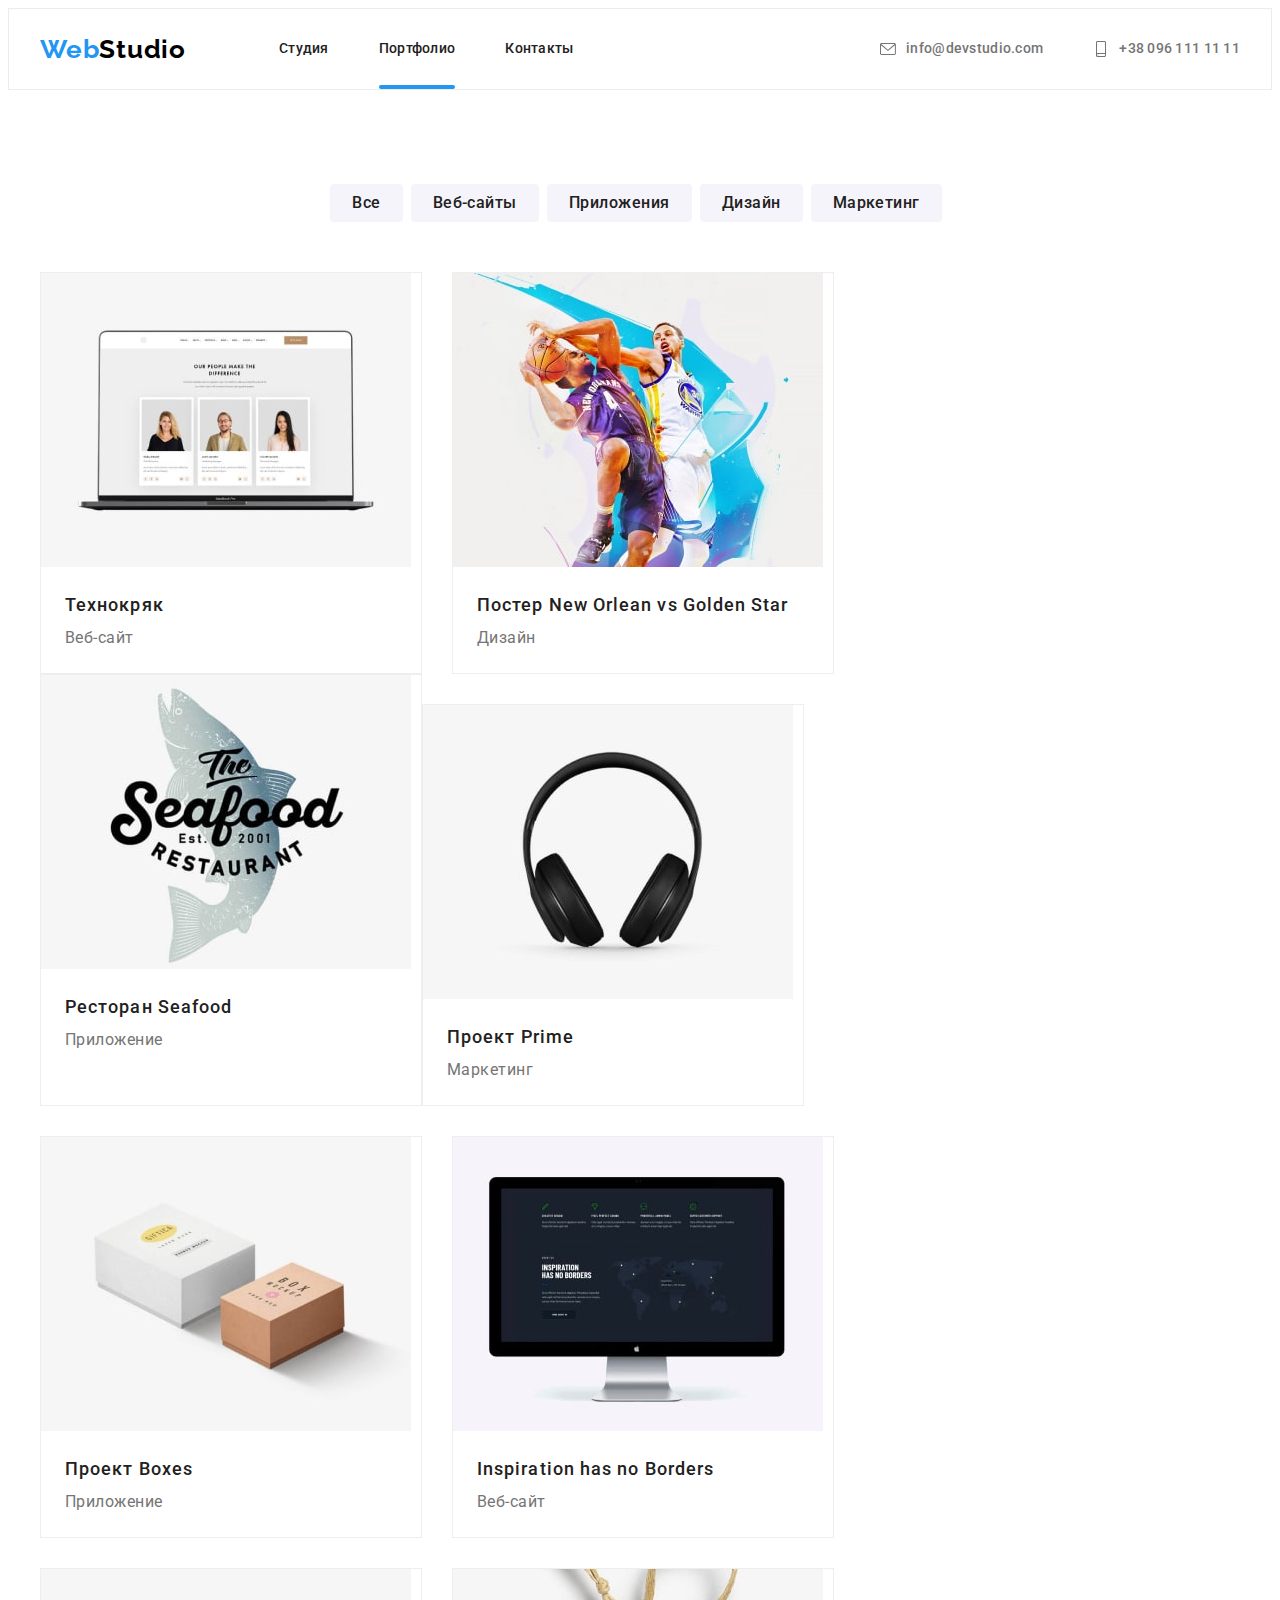
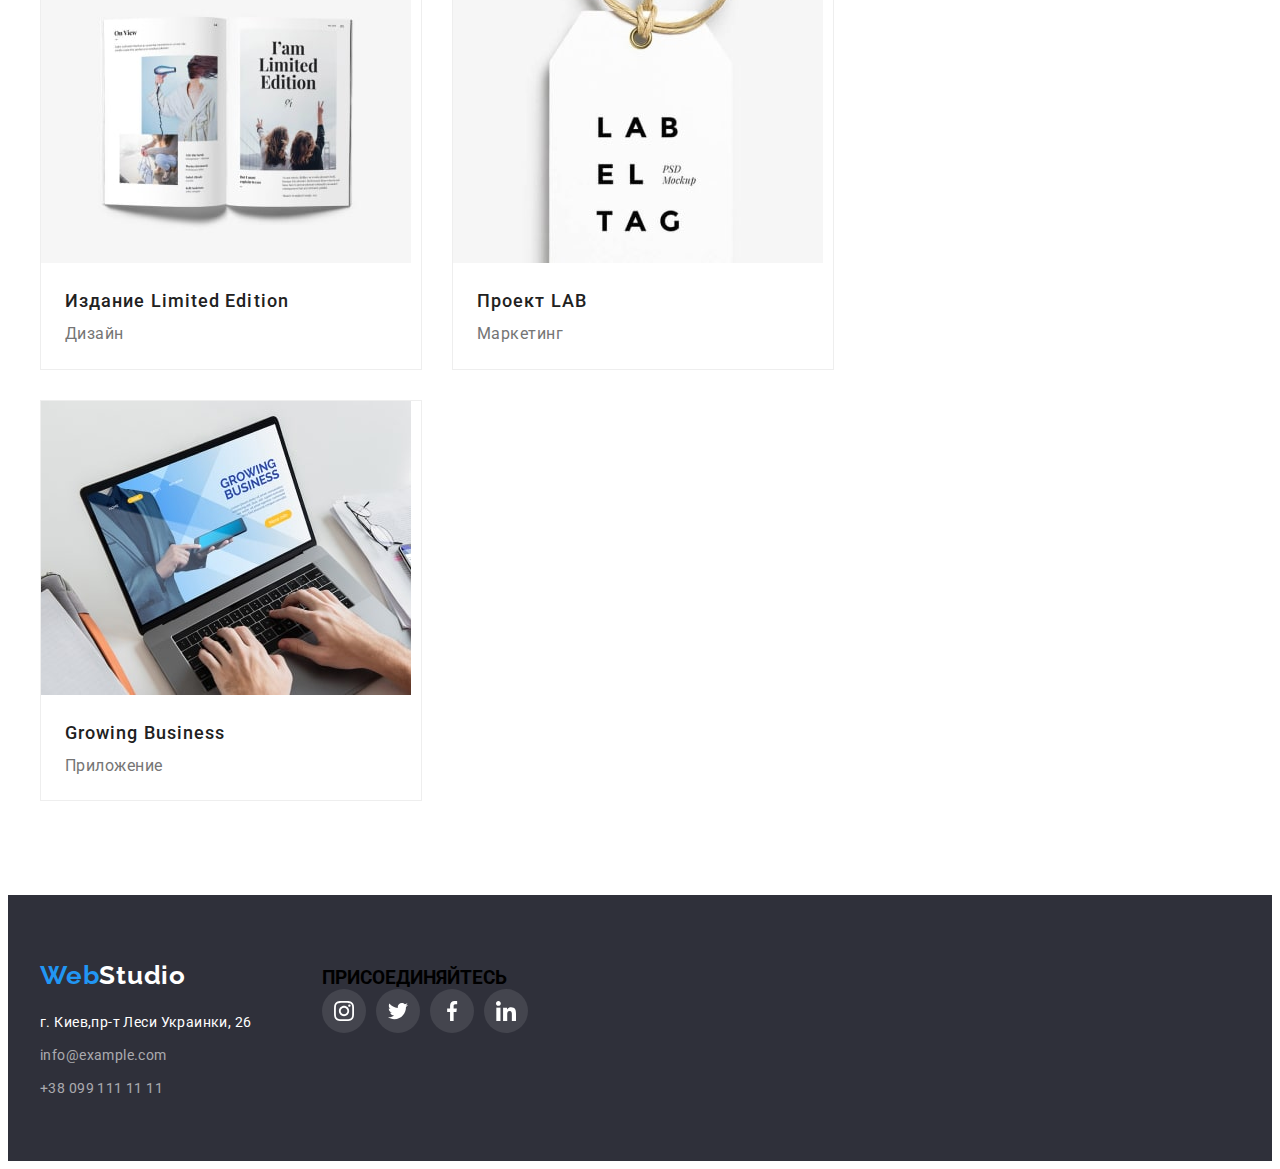
==== portfolio.html @ 298adf67 "dz-07-part-1" ====
<!DOCTYPE html>
<html lang="ru">

<head>
    <meta charset="UTF-8">
    <meta http-equiv="X-UA-Compatible" content="IE=edge">
    <meta name="viewport" content="width=device-width, initial-scale=1.0">
    <title>Портфолио</title>
    <link rel="preconnect" href="https://fonts.googleapis.com">
    <link rel="preconnect" href="https://fonts.gstatic.com" crossorigin>
    <link
        href="https://fonts.googleapis.com/css2?family=Raleway:wght@700&family=Roboto:wght@400;500;700;900&display=swap"
        rel="stylesheet">
    <link rel="stylesheet" href="https://cdnjs.cloudflare.com/ajax/libs/modern-normalize/1.1.0/modern-normalize.min.css"
        integrity="sha512-wpPYUAdjBVSE4KJnH1VR1HeZfpl1ub8YT/NKx4PuQ5NmX2tKuGu6U/JRp5y+Y8XG2tV+wKQpNHVUX03MfMFn9Q=="
        crossorigin="anonymous" referrerpolicy="no-referrer" />
    <link rel="stylesheet" href="./css/styles.css">
    <link rel="stylesheet" href="./css/main.min.css">
</head>

<body>
    <header class="header-portfolio">
        <div class="container  header-container">
            <a class="logo link" href="WebStudio"> <span class="logo-web">Web</span><span
                    class="logo-black">Studio</span></a>
            <nav class="nav">
                <ul class="nav-list list">
                    <li class="nav-item"><a href="./index.html" class="nav-link link">Студия</a></li>
                    <li class="nav-item"><a href="./portfolio.html" class="nav-link link current">Портфолио</a></li>
                    <li class="nav-item"><a href="" class="nav-link link">Контакты</a></li>
                </ul>
            </nav>
            <ul class="contacts list">
                <li class="contact-item"><a class="header-contact-link link" href="mailto:info@devstudio.com"><svg
                            class="header-contact-icon" width="16" height="16">
                            <use href="./images/icons.svg#icon-envelope"></use>
                        </svg>info@devstudio.com</a></li>
                <li class="contact-item"><a class="header-contact-link link" href="tel:+380961111111"><svg
                            class="header-contact-icon" width="16" height="16">
                            <use href="./images/icons.svg#icon-smartphone"></use>
                        </svg>+38 096 111 11
                        11</a></li>
            </ul>
        </div>
    </header>
    <main>
        <section class="portfolio section">
            <div class="container">
                <h1 class="visually-hidden">Портфолио</h1>
                <ul class="filter-list list">
                    <li class="filter-item-btn"><button class="secondary-btn" type="button">Все</button></li>
                    <li class="filter-item-btn"><button class="secondary-btn" type="button">Веб-сайты</button></li>
                    <li class="filter-item-btn"><button class="secondary-btn" type="button">Приложения</button></li>
                    <li class="filter-item-btn"><button class="secondary-btn" type="button">Дизайн</button></li>
                    <li class="filter-item-btn"><button class="secondary-btn" type="button">Маркетинг</button></li>
                </ul>
                <h2 class="visually-hidden">Примеры работ</h2>
                <ul class="portfolio-list list">
                    <li class="portfolio-item">
                        <div class="portfolio-item-wrap">
                            <img src="./images/img(05)-min.jpg" alt="экран ноутбука" width="370">
                            <p class="portfolio-text-invisible">Технокряк это современная площадка распространения
                                коронавируса.
                                Компании используют эту платформу для цифрового
                                шпионажа и атак на защищённые сервера конкурентов.</p>
                        </div>
                        <div class="type-work">
                            <a class="link" href="">
                                <h3 class="portfolio-title">Технокряк</h3>
                                <p class="portfolio-text">Веб-сайт</p>
                            </a>
                        </div>
                    </li>
                    <li class="portfolio-item">
                        <div class="portfolio-item-wrap">
                            <img src="./images/img(06)-min.jpg" alt="постер два баскетболиста" width="370">
                            <p class="portfolio-text-invisible">Технокряк это современная площадка распространения
                                коронавируса.
                                Компании используют эту платформу для цифрового
                                шпионажа и атак на защищённые сервера конкурентов.</p>
                        </div>
                        <div class="type-work">
                            <a class="link" href="">
                                <h3 class="portfolio-title">Постер New Orlean vs Golden Star</h3>
                                <p class="portfolio-text">Дизайн</p>
                            </a>
                        </div>
                    </li>
                    <li class="portfolio-item">
                        <div class="portfolio-item-wrap">
                            <img src="./images/img(07)-min.jpg" alt="логотип на рыбе" width="370">
                            <p class="portfolio-text-invisible">Технокряк это современная площадка распространения
                                коронавируса.
                                Компании используют эту платформу для цифрового
                                шпионажа и атак на защищённые сервера конкурентов.</p>
                        </div>
                        <div class="type-work">
                            <a class="link" href="">
                                <h3 class="portfolio-title">Ресторан Seafood</h3>
                                <p class="portfolio-text">Приложение</p>
                            </a>
                        </div>
                    </li>
                    <li class="portfolio-item">
                        <div class="portfolio-item-wrap">
                            <img src="./images/img(08)-min.jpg" alt="наушники" width="370">
                            <p class="portfolio-text-invisible">Технокряк это современная площадка распространения
                                коронавируса.
                                Компании используют эту платформу для цифрового
                                шпионажа и атак на защищённые сервера конкурентов.</p>
                        </div>
                        <div class="type-work"><a class="link" href="">
                                <h3 class="portfolio-title">Проект Prime</h3>
                                <p class="portfolio-text">Маркетинг</p>
                            </a>
                        </div>
                    </li>
                    <li class="portfolio-item">
                        <div class="portfolio-item-wrap">
                            <img src="./images/img(09)-min.jpg" alt="две коробки" width="370">
                            <p class="portfolio-text-invisible">Технокряк это современная площадка распространения
                                коронавируса.
                                Компании используют эту платформу для цифрового
                                шпионажа и атак на защищённые сервера конкурентов.</p>
                        </div>
                        <div class="type-work"><a class="link" href="">
                                <h3 class="portfolio-title">Проект Boxes</h3>
                                <p class="portfolio-text">Приложение</p>
                            </a>
                        </div>
                    </li>
                    <li class="portfolio-item">
                        <div class="portfolio-item-wrap">
                            <img src="./images/img(010)-min.jpg" alt="монитор" width="370">
                            <p class="portfolio-text-invisible">Технокряк это современная площадка распространения
                                коронавируса.
                                Компании используют эту платформу для цифрового
                                шпионажа и атак на защищённые сервера конкурентов.</p>
                        </div>
                        <div class="type-work">
                            <a class="link" href="">
                                <h3 class="portfolio-title">Inspiration has no Borders</h3>
                                <p class="portfolio-text">Веб-сайт</p>
                            </a>
                        </div>
                    </li>
                    <li class="portfolio-item">
                        <div class="portfolio-item-wrap">
                            <img src="./images/img(011)-min.jpg" alt="монитор" width="370">
                            <p class="portfolio-text-invisible">Технокряк это современная площадка распространения
                                коронавируса.
                                Компании используют эту платформу для цифрового
                                шпионажа и атак на защищённые сервера конкурентов.</p>
                        </div>
                        <div class="type-work">
                            <a class="link" href="">
                                <h3 class="portfolio-title">Издание Limited Edition</h3>
                                <p class="portfolio-text">Дизайн</p>
                            </a>
                        </div>
                    </li>
                    <li class="portfolio-item">
                        <div class="portfolio-item-wrap">
                            <img src="./images/img(012)-min.jpg" alt="белая этикетка" width="370">
                            <p class="portfolio-text-invisible">Технокряк это современная площадка распространения
                                коронавируса.
                                Компании используют эту платформу для цифрового
                                шпионажа и атак на защищённые сервера конкурентов.</p>
                        </div>
                        <div class="type-work">
                            <a class="link" href="">
                                <h3 class="portfolio-title">Проект LAB</h3>
                                <p class="portfolio-text">Маркетинг</p>
                            </a>
                        </div>
                    </li>
                    <li class="portfolio-item">
                        <div class="portfolio-item-wrap">
                            <img src="./images/img(013)-min.jpg" alt="руки на клавиатуре ноутбука" width="370">
                            <p class="portfolio-text-invisible">Технокряк это современная площадка распространения
                                коронавируса.
                                Компании используют эту платформу для цифрового
                                шпионажа и атак на защищённые сервера конкурентов.</p>
                        </div>
                        <div class="type-work">
                            <a class="link" href="">
                                <h3 class="portfolio-title">Growing Business</h3>
                                <p class="portfolio-text">Приложение</p>
                            </a>
                        </div>
                    </li>
                </ul>
            </div>
        </section>
    </main>
    <footer class="footer-section">
        <div class="container container-logo-icons">
            <div class="container-footer">
                <a class="logo link logo-footer" href="WebStudio"><span class="logo-web">Web</span><span
                        class="logo-white">Studio</span></a>
                <address class="address">
                    <ul class="footer-contact-list list">
                        <li class="footer-item">
                            <a class="map-link link footer-styles" href="https://goo.gl/maps/kV6BVvsJmheGVxGN6"
                                target="_blank" rel="noopener noreferrer">г.
                                Киев,пр-т Леси Украинки, 26
                            </a>
                        </li>
                        <li class="footer-contact-item footer-item">
                            <a class="contact-link link footer-styles"
                                href="mailto:info@example.com">info@example.com</a>
                        </li>
                        <li class="footer-contact-item">
                            <a class="contact-link link footer-styles" href="tel:+380991111111">+38 099 111 11 11</a>
                        </li>
                    </ul>
            </div>
            </address>
            <div class="container-join">
                <h3 class="join-title">ПРИСОЕДИНЯЙТЕСЬ</h3>
                <ul class="join-list list">
                    <li class="join-item">
                        <a href="" class="join-link">
                            <svg class="join-icon" width="20" height="20">
                                <use href="./images/icons.svg#icon-instagram-2"></use>
                            </svg>
                        </a>
                    </li>
                    <li class="join-item">
                        <a href="" class="join-link">
                            <svg class="join-icon" width="20" height="20">
                                <use href="./images/icons.svg#icon-twitter-2"></use>
                            </svg></a>
                    </li>
                    <li class="join-item">
                        <a href="" class="join-link">
                            <svg class="join-icon" width="20" height="20">
                                <use href="./images/icons.svg#icon-facebook-2"></use>
                            </svg></a>
                    </li>
                    <li class="join-item">
                        <a href="" class="join-link">
                            <svg class="join-icon" width="20" height="20">
                                <use href="./images/icons.svg#icon-linkedin-2"></use>
                            </svg></a>
                    </li>
                </ul>
            </div>
        </div>
    </footer>

</body>

</html>
---- css/styles.css ----
/* ---------КНОПКИ------- */

/* ------ОБЩЕЕ----- */

/* -------HEADER------- */
/*  */
/* ------HERO----- */

/* --------особенности--------- */

/* -----ЧЕМ МЫ ЗАНИМАЕМСЯ----- */

/* -------НАША КОМАНДА-------- */

/* -----ПОСТОЯННЫЕ КЛИЕНТЫ----- */

/* ----------ПОДВАЛ---------- */

/* ------ПРИСОЕДИНЯЙТЕСЬ----- */

/* ---------Портфолио------- */

/* -------Модальное окно----- */
---- css/main.min.css ----
:root{--primary-text-color: #000000;--secondary-text-color: #ffffff;--primary-shade-text-color: #212121;--primary-shade-2-text-color: #757575;--secondary-shade-text-color: rgba(255, 255, 255, 0.6);--accent-color: #2196f3;--primary-bgr-color: #ffffff;--secondary-bgr-color: #2f303a;--bgr-accent-color: rgba(33, 150, 243, 0.9);--footer-social-bgr-color: rgba(255, 255, 255, 0.1);--secondary-shade-bgr-color: #f5f4fa;--border-header-color: #ececec;--border-portfolio-item-color: #eeeeee;--border-clients-color: #afb1b8;--transition-cubic: 250ms cubic-bezier(0.4, 0, 0.2, 1)}.current{color:var(--accent-color)}body{font-family:'Roboto', sans-serif;color:var(--primary-text-color);background-color:var(--primary-bgr-color)}p,h1,h2,h3,h4,h5,h6{margin:0}ul{margin:0;padding:0}img{display:block;max-width:100%;height:auto}.visually-hidden{position:absolute;white-space:nowrap;width:1px;height:1px;overflow:hidden;border:0;padding:0;clip:rect(0 0 0 0);clip-path:inset(50%);margin:-1px}.section{padding:94px 0}.container{width:1200px;padding:0 15px;margin:0 auto}.list{list-style:none}.link{text-decoration:none}.general-styles{line-height:1.19;text-align:center;letter-spacing:0.03em}.footer-styles{font-style:normal;font-weight:400;font-size:14px;line-height:1.71;letter-spacing:0.03em}.section-title{font-weight:700;font-size:36px;line-height:1.17;text-align:center;letter-spacing:0.03em;margin-bottom:50px;color:var(--primary-shade-text-color)}.footer-title{font-size:14px;line-height:1.14;letter-spacing:0.03em;text-transform:uppercase;color:var(--secondary-text-color);margin-bottom:12px}.primary-btn{cursor:pointer;font-family:inherit;font-weight:700;font-size:16px;line-height:1.87;letter-spacing:0.06em;color:var(--secondary-text-color);background-color:var(--accent-color);display:block;margin:0 auto;transition:background-color var(--transition-cubic)}.primary-btn:focus,.primary-btn:hover{background-color:var(--accent-color)}.primary-btn{min-width:200px;min-height:50px;padding:10px 32px;border:none;box-shadow:0px 4px 4px rgba(0,0,0,0.15);border-radius:4px}.secondary-btn{cursor:pointer;font-family:inherit;font-weight:500;font-size:16px;line-height:1.62;letter-spacing:0.03em;color:var(--primary-shade-text-color);background-color:var(--secondary-shade-bgr-color);border-radius:4px;padding:6px 22px;border:none;transition:background-color var(--transition-cubic),color var(--transition-cubic)}.secondary-btn:hover,.secondary-btn:focus{color:var(--secondary-text-color);background-color:var(--accent-color);box-shadow:0px 3px 1px rgba(0,0,0,0.1),0px 1px 2px rgba(0,0,0,0.08),0px 2px 2px rgba(0,0,0,0.12)}.filter-list{display:flex;justify-content:center}.filter-item-btn:not(:last-child){margin-right:8px}.filter-item-btn{margin-right:8px}.header-portfolio{border:1px solid var(--border-header-color)}.header-container{display:flex;align-items:center}.logo{font-family:Raleway;font-style:normal;font-weight:700;font-size:26px;line-height:1.19;letter-spacing:0.03em}.logo-web{color:var(--accent-color)}.logo-black{color:var(--primary-text-color)}.logo-white{color:var(--secondary-text-color)}.container-logo-icons{display:flex;align-items:baseline}.nav{margin-left:93px}.nav-list{display:flex;align-items:center}.nav-item:not(:last-child){margin-right:50px}.nav-link{font-weight:500;font-size:14px;line-height:1.14;letter-spacing:0.02em;color:var(--primary-shade-text-color);padding:32px 0;display:block;transition:color var(--transition-cubic);position:relative}.nav-link.current::after{content:'';position:absolute;left:0;bottom:0;display:block;width:100%;height:4px;border-radius:10px;background-color:var(--accent-color)}.nav-link:hover,.nav-link:focus{color:var(--accent-color)}.contacts{display:flex;align-items:center;margin-left:auto}.contact-item:not(:last-child){margin-right:50px}.header-contact-link{font-family:Roboto;font-style:normal;font-weight:500;font-size:14px;line-height:1.14;letter-spacing:0.02em;color:var(--primary-shade-2-text-color);padding:32px 0;transition:color var(--transition-cubic)}.header-contact-link:hover,.header-contact-link:focus{color:var(--accent-color)}.header-contact-icon{margin-right:10px}.header-contact-icon{fill:currentColor}.header-contact-link{display:flex;align-items:center;justify-content:center}.main-section{font-weight:900;font-size:44px;line-height:1.36;text-align:center;letter-spacing:0.06em;text-transform:uppercase;color:var(--secondary-text-color);background-color:var(--secondary-bgr-color);background-size:cover;background-image:linear-gradient(rgba(47,48,58,0.4), rgba(47,48,58,0.4)),url(../images/hero-bg.jpg);background-repeat:no-repeat;background-position:center;padding:200px 0}.main{font-size:44px;max-width:696px;margin:0 auto 30px}.pictures+.pictures{margin-left:30px}.pictures{display:flex;justify-content:center;background-color:var(--secondary-shade-bgr-color);padding:25px 100px;margin-bottom:30px;border-radius:4px}.special{padding-bottom:47px}.special-list{display:flex}.special-item{margin-right:30px}.special-item:last-child{margin-right:0}.special-title{font-weight:700;font-size:14px;line-height:1.14;letter-spacing:0.03em;text-transform:uppercase;color:var(--primary-shade-text-color);margin-bottom:10px}.special-text{font-weight:400;font-size:14px;line-height:1.71;letter-spacing:0.03em;color:var(--primary-shade-2-text-color)}.work-item{position:relative}.container-work-example{background:rgba(47,48,58,0.8);width:100%;position:absolute;padding:27px;text-align:center;left:0;bottom:0}.work-example{font-weight:bold;font-size:14px;line-height:1.14;text-align:center;letter-spacing:0.03em;text-transform:uppercase;color:var(--secondary-text-color)}.section-work{padding-top:47px}.work-list{display:flex}.work-item:not(:last-child){margin-right:30px}.team{background-color:var(--secondary-shade-bgr-color)}.team-list{display:flex}.team-item:not(:last-child){margin-right:30px}.teammate{padding:30px 0;background:var(--primary-bgr-color);box-shadow:0px 1px 3px rgba(0,0,0,0.12),0px 1px 1px rgba(0,0,0,0.14),0px 2px 1px rgba(0,0,0,0.2);border-radius:0px 0px 4px 4px}.teammate-name{font-style:normal;font-weight:500;font-size:16px;color:var(--primary-shade-text-color)}.teammate-position{margin-top:10px;margin-bottom:16px;font-weight:400;font-size:16px;color:var(--primary-shade-2-text-color)}.teammate-social-item{width:44px;height:44px}.teammate-social-item+.teammate-social-item{margin-left:10px}.teammate-social-link{width:100%;height:100%;border-radius:50%;display:flex;align-items:center;justify-content:center;transition:background-color var(--transition-cubic)}.teammate-social-link:hover,.teammate-social-link:focus{background-color:var(--accent-color)}.teammate-social-link:hover .teammate-social-icon,.teammate-social-link:focus .teammate-social-icon{fill:var(--secondary-text-color)}.teammate-social-icon{fill:var(--border-clients-color);transition:fill var(--transition-cubic)}.teammate-social-list{display:flex;justify-content:center}.clients-list{display:flex;justify-content:center;align-items:center}.client-item+.client-item{margin-left:30px}.client-link{display:flex;justify-content:center;align-items:center;width:170px;height:92px;border:1px solid var(--border-clients-color);border-radius:4px;color:#afb1b8;transition:border var(--transition-cubic),color var(--transition-cubic)}.client-link:hover,.client-link:focus{border-color:var(--accent-color)}.client-link:hover,.client-link:focus{color:var(--accent-color)}.client-icon{fill:currentColor}.address{margin-top:20px}.footer-contact-list{display:block}.map-link{color:var(--secondary-text-color);transition:color var(--transition-cubic)}.map-link:hover,.map-link:focus{color:var(--accent-color)}.footer-section{padding:60px 0;background-color:var(--secondary-bgr-color)}.contact-link{color:var(--secondary-shade-text-color);transition:color var(--transition-cubic)}.contact-link:hover,.contact-link:focus{color:var(--accent-color)}.footer-item:not(:last-child){margin-bottom:9px}.container-join{justify-content:flex-start;margin-left:70px;margin-top:12px}.join-list{display:flex;padding:0}.join-item+.join-item{margin-left:10px}.join-link:hover,.join-link:focus{background-color:var(--accent-color)}.join-link{border-radius:50%;display:flex;align-items:center;justify-content:center;width:44px;height:44px;background-color:var(--footer-social-bgr-color);transition:background-color var(--transition-cubic)}.mailing-container{margin-left:auto;margin-top:12px}.mailing-input-form{display:flex}.mailing-input{margin-right:12px;border-radius:4px;padding-left:16px;background-color:transparent;transition:border-color var(--transition-cubic);width:358px;min-height:50px;border:1px solid rgba(255,255,255,0.3)}.E-mail{font-weight:normal;font-size:16px;line-height:1.25;display:flex;align-items:center;letter-spacing:0.03em;color:var(--secondary-shade-text-color)}.subscribe-btn{align-items:center;display:inline-flex}.mailing-send{background-repeat:no-repeat;background-position:center;background-size:cover;margin-left:10px}.filter-list{margin-bottom:50px}.portfolio-title{font-style:normal;font-weight:500;font-size:18px;line-height:2;letter-spacing:0.06em;color:var(--primary-shade-text-color)}.portfolio-text{font-size:16px;line-height:1.87;letter-spacing:0.03em;color:var(--primary-shade-2-text-color)}.portfolio-list{display:flex;flex-wrap:wrap}.portfolio-item:hover,.portfolio-item:focus{box-shadow:0px 1px 1px rgba(0,0,0,0.12),0px 4px 4px rgba(0,0,0,0.06),1px 4px 6px rgba(0,0,0,0.16)}.portfolio-item:hover .portfolio-text-invisible{transform:translateY(0)}.portfolio-item{border:1px solid var(--border-portfolio-item-color);transition:box-shadow var(--transition-cubic)}.portfolio-item{flex-basis:calc((100% - 60px) / 3)}.portfolio-item:not(:nth-child(3n)){margin-right:30px}.portfolio-item:not(:nth-child(-n+3)){margin-top:30px}.type-work{padding:20px 24px}.portfolio-item-wrap{position:relative;overflow:hidden}.portfolio-text-invisible{font-style:normal;font-weight:normal;font-size:18px;line-height:1.56;letter-spacing:0.03em;color:var(--secondary-text-color);background-color:var(--bgr-accent-color);position:absolute;top:0;left:0;padding:63px 24px;height:101%;transform:translateY(100%);transition:transform 250ms}.backdrop{display:flex;justify-content:center;align-items:center;width:100vw;height:100vh;background-color:rgba(0,0,0,0.2);position:fixed;top:0;left:0;transition:opacity 250ms, visibility 250ms}.backdrop.is-hidden .modal{transform:scale(0.7)}.modal{width:528px;min-height:581px;background-color:var(--primary-bgr-color);border-radius:5px;position:absolute;transform:scale(1);transition:transform var(--transition-cubic)}.modal-close{cursor:pointer;position:absolute;top:8px;right:8px;width:30px;height:30px;background-color:transparent;background:#ffffff;border:1px solid rgba(0,0,0,0.1);border-radius:50%;display:flex;align-items:center;justify-content:center}.close-icon:hover,.close-icon:focus{fill:var(--accent-color);transition:fill var(--transition-cubic)}.is-hidden{visibility:hidden;opacity:0;pointer-events:none}.modal{padding:40px}.modal-title{font-weight:bold;font-size:20px;line-height:1.15;text-align:center;letter-spacing:0.03em;color:var(--primary-shade-text-color);margin-bottom:12px}.form-field{margin-bottom:10px}.form-field-textarea{margin-bottom:20px;display:flex;flex-direction:column}.input-wrap{position:relative}.modal-input{width:100%;height:40px;border:1px solid rgba(33,33,33,0.2);border-radius:4px;outline:none;padding-left:42px;background-color:transparent;color:var(--primary-text-color);transition:border-color var(--transition-cubic)}.modal-input:focus+.input-icon{fill:var(--accent-color)}.modal-input:focus{border-color:var(--accent-color)}.input-icon{position:absolute;margin-left:12px;top:50%;transform:translateY(-50%);left:0;transition:fill var(--transition-cubic)}.modal-input-text{font-weight:normal;font-size:12px;line-height:1.17;letter-spacing:0.01em;color:var(--primary-shade-2-text-color);background-color:transparent;margin-bottom:4px;display:block}.modal-text{width:448px;height:120px;border:1px solid rgba(33,33,33,0.2);border-radius:4px;outline:none;padding:12px 16px;resize:none}.modal-text:focus{border-color:var(--accent-color)}.modal-text::placeholder{font-weight:normal;font-size:12px;line-height:14px;letter-spacing:0.01em;color:rgba(117,117,117,0.5)}.checkbox-field{cursor:pointer;margin-bottom:30px}.modal-check-text{font-weight:normal;font-size:14px;line-height:1.71;letter-spacing:0.03em;color:var(--primary-shade-2-text-color);display:flex;align-items:center}.modal-check-text span{width:16px;height:15px;border:2px solid #212121;margin-right:8px;border-radius:2px;display:flex;align-items:center;justify-content:center}.icon-check{fill:#ffffff}.check-link{text-decoration-skip-ink:none;color:var(--accent-color)}.modal-check:checked+.modal-check-text span{background-color:var(--accent-color);border:none}
/*# sourceMappingURL=main.min.css.map */
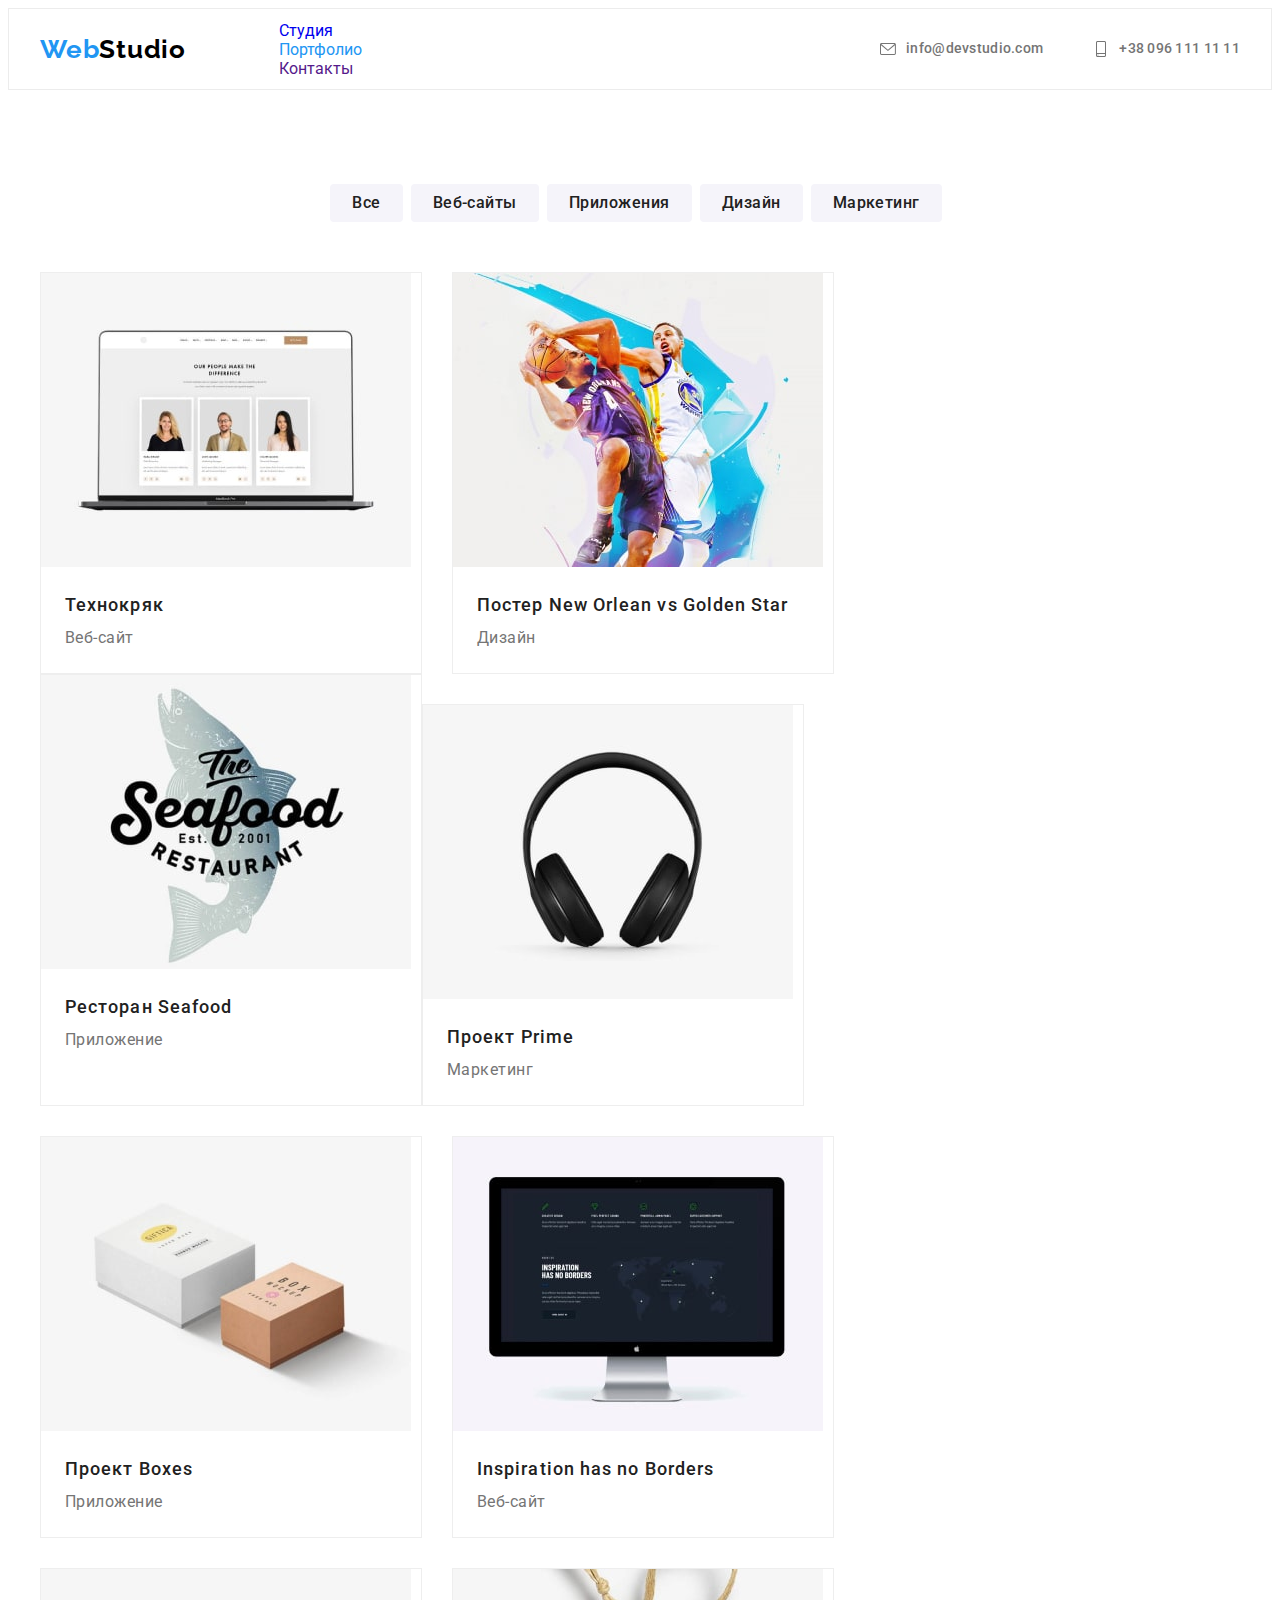
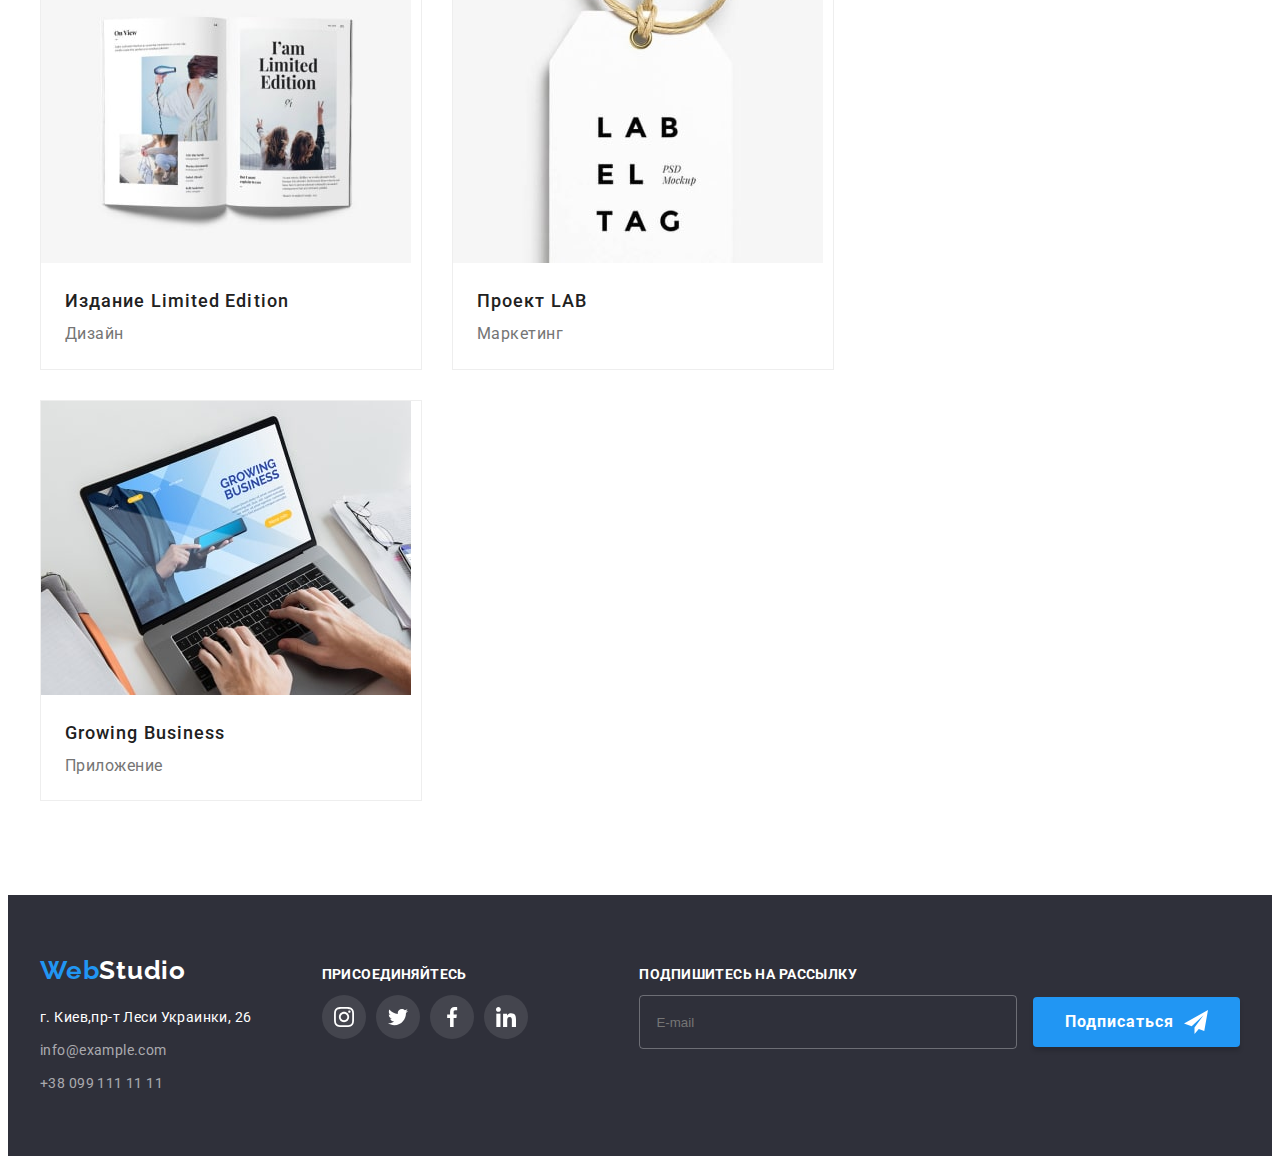
==== commit 832a9164: "dz-07-part-1" ====
--- a/portfolio.html
+++ b/portfolio.html
@@ -217,7 +217,7 @@
             </div>
             </address>
             <div class="container-join">
-                <h3 class="join-title">ПРИСОЕДИНЯЙТЕСЬ</h3>
+                <h3 class="footer-title">ПРИСОЕДИНЯЙТЕСЬ</h3>
                 <ul class="join-list list">
                     <li class="join-item">
                         <a href="" class="join-link">
@@ -246,9 +246,21 @@
                     </li>
                 </ul>
             </div>
+            <div class="mailing-container">
+                <h3 class="footer-title">Подпишитесь на рассылку</h3>
+                <form action="#" class="mailing-input-form">
+                    <div class="mailing-input-wrap">
+                        <input type="text" name="mailing-email" class="mailing-input" id="mailing-email"
+                            placeholder="E-mail" />
+                        <button class="primary-btn subscribe-btn" type="submit">Подписаться<svg class="mailing-send"
+                                width="24" height="24">
+                                <use href="./images/icons.svg#icon-send"></use>
+                            </svg>
+                        </button>
+                </form>
+            </div>
         </div>
     </footer>
-
 </body>
 
 </html>--- a/css/main.min.css
+++ b/css/main.min.css
@@ -1,2 +1,2 @@
-:root{--primary-text-color: #000000;--secondary-text-color: #ffffff;--primary-shade-text-color: #212121;--primary-shade-2-text-color: #757575;--secondary-shade-text-color: rgba(255, 255, 255, 0.6);--accent-color: #2196f3;--primary-bgr-color: #ffffff;--secondary-bgr-color: #2f303a;--bgr-accent-color: rgba(33, 150, 243, 0.9);--footer-social-bgr-color: rgba(255, 255, 255, 0.1);--secondary-shade-bgr-color: #f5f4fa;--border-header-color: #ececec;--border-portfolio-item-color: #eeeeee;--border-clients-color: #afb1b8;--transition-cubic: 250ms cubic-bezier(0.4, 0, 0.2, 1)}.current{color:var(--accent-color)}body{font-family:'Roboto', sans-serif;color:var(--primary-text-color);background-color:var(--primary-bgr-color)}p,h1,h2,h3,h4,h5,h6{margin:0}ul{margin:0;padding:0}img{display:block;max-width:100%;height:auto}.visually-hidden{position:absolute;white-space:nowrap;width:1px;height:1px;overflow:hidden;border:0;padding:0;clip:rect(0 0 0 0);clip-path:inset(50%);margin:-1px}.section{padding:94px 0}.container{width:1200px;padding:0 15px;margin:0 auto}.list{list-style:none}.link{text-decoration:none}.general-styles{line-height:1.19;text-align:center;letter-spacing:0.03em}.footer-styles{font-style:normal;font-weight:400;font-size:14px;line-height:1.71;letter-spacing:0.03em}.section-title{font-weight:700;font-size:36px;line-height:1.17;text-align:center;letter-spacing:0.03em;margin-bottom:50px;color:var(--primary-shade-text-color)}.footer-title{font-size:14px;line-height:1.14;letter-spacing:0.03em;text-transform:uppercase;color:var(--secondary-text-color);margin-bottom:12px}.primary-btn{cursor:pointer;font-family:inherit;font-weight:700;font-size:16px;line-height:1.87;letter-spacing:0.06em;color:var(--secondary-text-color);background-color:var(--accent-color);display:block;margin:0 auto;transition:background-color var(--transition-cubic)}.primary-btn:focus,.primary-btn:hover{background-color:var(--accent-color)}.primary-btn{min-width:200px;min-height:50px;padding:10px 32px;border:none;box-shadow:0px 4px 4px rgba(0,0,0,0.15);border-radius:4px}.secondary-btn{cursor:pointer;font-family:inherit;font-weight:500;font-size:16px;line-height:1.62;letter-spacing:0.03em;color:var(--primary-shade-text-color);background-color:var(--secondary-shade-bgr-color);border-radius:4px;padding:6px 22px;border:none;transition:background-color var(--transition-cubic),color var(--transition-cubic)}.secondary-btn:hover,.secondary-btn:focus{color:var(--secondary-text-color);background-color:var(--accent-color);box-shadow:0px 3px 1px rgba(0,0,0,0.1),0px 1px 2px rgba(0,0,0,0.08),0px 2px 2px rgba(0,0,0,0.12)}.filter-list{display:flex;justify-content:center}.filter-item-btn:not(:last-child){margin-right:8px}.filter-item-btn{margin-right:8px}.header-portfolio{border:1px solid var(--border-header-color)}.header-container{display:flex;align-items:center}.logo{font-family:Raleway;font-style:normal;font-weight:700;font-size:26px;line-height:1.19;letter-spacing:0.03em}.logo-web{color:var(--accent-color)}.logo-black{color:var(--primary-text-color)}.logo-white{color:var(--secondary-text-color)}.container-logo-icons{display:flex;align-items:baseline}.nav{margin-left:93px}.nav-list{display:flex;align-items:center}.nav-item:not(:last-child){margin-right:50px}.nav-link{font-weight:500;font-size:14px;line-height:1.14;letter-spacing:0.02em;color:var(--primary-shade-text-color);padding:32px 0;display:block;transition:color var(--transition-cubic);position:relative}.nav-link.current::after{content:'';position:absolute;left:0;bottom:0;display:block;width:100%;height:4px;border-radius:10px;background-color:var(--accent-color)}.nav-link:hover,.nav-link:focus{color:var(--accent-color)}.contacts{display:flex;align-items:center;margin-left:auto}.contact-item:not(:last-child){margin-right:50px}.header-contact-link{font-family:Roboto;font-style:normal;font-weight:500;font-size:14px;line-height:1.14;letter-spacing:0.02em;color:var(--primary-shade-2-text-color);padding:32px 0;transition:color var(--transition-cubic)}.header-contact-link:hover,.header-contact-link:focus{color:var(--accent-color)}.header-contact-icon{margin-right:10px}.header-contact-icon{fill:currentColor}.header-contact-link{display:flex;align-items:center;justify-content:center}.main-section{font-weight:900;font-size:44px;line-height:1.36;text-align:center;letter-spacing:0.06em;text-transform:uppercase;color:var(--secondary-text-color);background-color:var(--secondary-bgr-color);background-size:cover;background-image:linear-gradient(rgba(47,48,58,0.4), rgba(47,48,58,0.4)),url(../images/hero-bg.jpg);background-repeat:no-repeat;background-position:center;padding:200px 0}.main{font-size:44px;max-width:696px;margin:0 auto 30px}.pictures+.pictures{margin-left:30px}.pictures{display:flex;justify-content:center;background-color:var(--secondary-shade-bgr-color);padding:25px 100px;margin-bottom:30px;border-radius:4px}.special{padding-bottom:47px}.special-list{display:flex}.special-item{margin-right:30px}.special-item:last-child{margin-right:0}.special-title{font-weight:700;font-size:14px;line-height:1.14;letter-spacing:0.03em;text-transform:uppercase;color:var(--primary-shade-text-color);margin-bottom:10px}.special-text{font-weight:400;font-size:14px;line-height:1.71;letter-spacing:0.03em;color:var(--primary-shade-2-text-color)}.work-item{position:relative}.container-work-example{background:rgba(47,48,58,0.8);width:100%;position:absolute;padding:27px;text-align:center;left:0;bottom:0}.work-example{font-weight:bold;font-size:14px;line-height:1.14;text-align:center;letter-spacing:0.03em;text-transform:uppercase;color:var(--secondary-text-color)}.section-work{padding-top:47px}.work-list{display:flex}.work-item:not(:last-child){margin-right:30px}.team{background-color:var(--secondary-shade-bgr-color)}.team-list{display:flex}.team-item:not(:last-child){margin-right:30px}.teammate{padding:30px 0;background:var(--primary-bgr-color);box-shadow:0px 1px 3px rgba(0,0,0,0.12),0px 1px 1px rgba(0,0,0,0.14),0px 2px 1px rgba(0,0,0,0.2);border-radius:0px 0px 4px 4px}.teammate-name{font-style:normal;font-weight:500;font-size:16px;color:var(--primary-shade-text-color)}.teammate-position{margin-top:10px;margin-bottom:16px;font-weight:400;font-size:16px;color:var(--primary-shade-2-text-color)}.teammate-social-item{width:44px;height:44px}.teammate-social-item+.teammate-social-item{margin-left:10px}.teammate-social-link{width:100%;height:100%;border-radius:50%;display:flex;align-items:center;justify-content:center;transition:background-color var(--transition-cubic)}.teammate-social-link:hover,.teammate-social-link:focus{background-color:var(--accent-color)}.teammate-social-link:hover .teammate-social-icon,.teammate-social-link:focus .teammate-social-icon{fill:var(--secondary-text-color)}.teammate-social-icon{fill:var(--border-clients-color);transition:fill var(--transition-cubic)}.teammate-social-list{display:flex;justify-content:center}.clients-list{display:flex;justify-content:center;align-items:center}.client-item+.client-item{margin-left:30px}.client-link{display:flex;justify-content:center;align-items:center;width:170px;height:92px;border:1px solid var(--border-clients-color);border-radius:4px;color:#afb1b8;transition:border var(--transition-cubic),color var(--transition-cubic)}.client-link:hover,.client-link:focus{border-color:var(--accent-color)}.client-link:hover,.client-link:focus{color:var(--accent-color)}.client-icon{fill:currentColor}.address{margin-top:20px}.footer-contact-list{display:block}.map-link{color:var(--secondary-text-color);transition:color var(--transition-cubic)}.map-link:hover,.map-link:focus{color:var(--accent-color)}.footer-section{padding:60px 0;background-color:var(--secondary-bgr-color)}.contact-link{color:var(--secondary-shade-text-color);transition:color var(--transition-cubic)}.contact-link:hover,.contact-link:focus{color:var(--accent-color)}.footer-item:not(:last-child){margin-bottom:9px}.container-join{justify-content:flex-start;margin-left:70px;margin-top:12px}.join-list{display:flex;padding:0}.join-item+.join-item{margin-left:10px}.join-link:hover,.join-link:focus{background-color:var(--accent-color)}.join-link{border-radius:50%;display:flex;align-items:center;justify-content:center;width:44px;height:44px;background-color:var(--footer-social-bgr-color);transition:background-color var(--transition-cubic)}.mailing-container{margin-left:auto;margin-top:12px}.mailing-input-form{display:flex}.mailing-input{margin-right:12px;border-radius:4px;padding-left:16px;background-color:transparent;transition:border-color var(--transition-cubic);width:358px;min-height:50px;border:1px solid rgba(255,255,255,0.3)}.E-mail{font-weight:normal;font-size:16px;line-height:1.25;display:flex;align-items:center;letter-spacing:0.03em;color:var(--secondary-shade-text-color)}.subscribe-btn{align-items:center;display:inline-flex}.mailing-send{background-repeat:no-repeat;background-position:center;background-size:cover;margin-left:10px}.filter-list{margin-bottom:50px}.portfolio-title{font-style:normal;font-weight:500;font-size:18px;line-height:2;letter-spacing:0.06em;color:var(--primary-shade-text-color)}.portfolio-text{font-size:16px;line-height:1.87;letter-spacing:0.03em;color:var(--primary-shade-2-text-color)}.portfolio-list{display:flex;flex-wrap:wrap}.portfolio-item:hover,.portfolio-item:focus{box-shadow:0px 1px 1px rgba(0,0,0,0.12),0px 4px 4px rgba(0,0,0,0.06),1px 4px 6px rgba(0,0,0,0.16)}.portfolio-item:hover .portfolio-text-invisible{transform:translateY(0)}.portfolio-item{border:1px solid var(--border-portfolio-item-color);transition:box-shadow var(--transition-cubic)}.portfolio-item{flex-basis:calc((100% - 60px) / 3)}.portfolio-item:not(:nth-child(3n)){margin-right:30px}.portfolio-item:not(:nth-child(-n+3)){margin-top:30px}.type-work{padding:20px 24px}.portfolio-item-wrap{position:relative;overflow:hidden}.portfolio-text-invisible{font-style:normal;font-weight:normal;font-size:18px;line-height:1.56;letter-spacing:0.03em;color:var(--secondary-text-color);background-color:var(--bgr-accent-color);position:absolute;top:0;left:0;padding:63px 24px;height:101%;transform:translateY(100%);transition:transform 250ms}.backdrop{display:flex;justify-content:center;align-items:center;width:100vw;height:100vh;background-color:rgba(0,0,0,0.2);position:fixed;top:0;left:0;transition:opacity 250ms, visibility 250ms}.backdrop.is-hidden .modal{transform:scale(0.7)}.modal{width:528px;min-height:581px;background-color:var(--primary-bgr-color);border-radius:5px;position:absolute;transform:scale(1);transition:transform var(--transition-cubic)}.modal-close{cursor:pointer;position:absolute;top:8px;right:8px;width:30px;height:30px;background-color:transparent;background:#ffffff;border:1px solid rgba(0,0,0,0.1);border-radius:50%;display:flex;align-items:center;justify-content:center}.close-icon:hover,.close-icon:focus{fill:var(--accent-color);transition:fill var(--transition-cubic)}.is-hidden{visibility:hidden;opacity:0;pointer-events:none}.modal{padding:40px}.modal-title{font-weight:bold;font-size:20px;line-height:1.15;text-align:center;letter-spacing:0.03em;color:var(--primary-shade-text-color);margin-bottom:12px}.form-field{margin-bottom:10px}.form-field-textarea{margin-bottom:20px;display:flex;flex-direction:column}.input-wrap{position:relative}.modal-input{width:100%;height:40px;border:1px solid rgba(33,33,33,0.2);border-radius:4px;outline:none;padding-left:42px;background-color:transparent;color:var(--primary-text-color);transition:border-color var(--transition-cubic)}.modal-input:focus+.input-icon{fill:var(--accent-color)}.modal-input:focus{border-color:var(--accent-color)}.input-icon{position:absolute;margin-left:12px;top:50%;transform:translateY(-50%);left:0;transition:fill var(--transition-cubic)}.modal-input-text{font-weight:normal;font-size:12px;line-height:1.17;letter-spacing:0.01em;color:var(--primary-shade-2-text-color);background-color:transparent;margin-bottom:4px;display:block}.modal-text{width:448px;height:120px;border:1px solid rgba(33,33,33,0.2);border-radius:4px;outline:none;padding:12px 16px;resize:none}.modal-text:focus{border-color:var(--accent-color)}.modal-text::placeholder{font-weight:normal;font-size:12px;line-height:14px;letter-spacing:0.01em;color:rgba(117,117,117,0.5)}.checkbox-field{cursor:pointer;margin-bottom:30px}.modal-check-text{font-weight:normal;font-size:14px;line-height:1.71;letter-spacing:0.03em;color:var(--primary-shade-2-text-color);display:flex;align-items:center}.modal-check-text span{width:16px;height:15px;border:2px solid #212121;margin-right:8px;border-radius:2px;display:flex;align-items:center;justify-content:center}.icon-check{fill:#ffffff}.check-link{text-decoration-skip-ink:none;color:var(--accent-color)}.modal-check:checked+.modal-check-text span{background-color:var(--accent-color);border:none}
+:root{--primary-text-color: #000000;--secondary-text-color: #ffffff;--primary-shade-text-color: #212121;--primary-shade-2-text-color: #757575;--secondary-shade-text-color: rgba(255, 255, 255, 0.6);--accent-color: #2196f3;--primary-bgr-color: #ffffff;--secondary-bgr-color: #2f303a;--bgr-accent-color: rgba(33, 150, 243, 0.9);--footer-social-bgr-color: rgba(255, 255, 255, 0.1);--secondary-shade-bgr-color: #f5f4fa;--border-header-color: #ececec;--border-portfolio-item-color: #eeeeee;--border-clients-color: #afb1b8;--transition-cubic: 250ms cubic-bezier(0.4, 0, 0.2, 1)}.general-styles{line-height:1.19;text-align:center;letter-spacing:0.03em}.footer-styles{font-style:normal;font-weight:400;font-size:14px;line-height:1.71;letter-spacing:0.03em}.section-title{font-weight:700;font-size:36px;line-height:1.17;text-align:center;letter-spacing:0.03em;margin-bottom:50px;color:var(--primary-shade-text-color)}.footer-title{font-size:14px;line-height:1.14;letter-spacing:0.03em;text-transform:uppercase;color:var(--secondary-text-color);margin-bottom:12px}body{font-family:'Roboto', sans-serif;color:var(--primary-text-color);background-color:var(--primary-bgr-color)}p,h1,h2,h3,h4,h5,h6{margin:0}ul{margin:0;padding:0}img{display:block;max-width:100%;height:auto}.visually-hidden{position:absolute;white-space:nowrap;width:1px;height:1px;overflow:hidden;border:0;padding:0;clip:rect(0 0 0 0);clip-path:inset(50%);margin:-1px}.is-hidden{visibility:hidden;opacity:0;pointer-events:none}.section{padding:94px 0}.container{width:1200px;padding:0 15px;margin:0 auto}.list{list-style:none}.link{text-decoration:none}.primary-btn{cursor:pointer;font-family:inherit;font-weight:700;font-size:16px;line-height:1.87;letter-spacing:0.06em;color:var(--secondary-text-color);background-color:var(--accent-color);display:block;margin:0 auto;transition:background-color var(--transition-cubic)}.primary-btn:focus,.primary-btn:hover{background-color:var(--accent-color)}.primary-btn{min-width:200px;min-height:50px;padding:10px 32px;border:none;box-shadow:0px 4px 4px rgba(0,0,0,0.15);border-radius:4px}.secondary-btn{cursor:pointer;font-family:inherit;font-weight:500;font-size:16px;line-height:1.62;letter-spacing:0.03em;color:var(--primary-shade-text-color);background-color:var(--secondary-shade-bgr-color);border-radius:4px;padding:6px 22px;border:none;transition:background-color var(--transition-cubic),color var(--transition-cubic)}.secondary-btn:hover,.secondary-btn:focus{color:var(--secondary-text-color);background-color:var(--accent-color);box-shadow:0px 3px 1px rgba(0,0,0,0.1),0px 1px 2px rgba(0,0,0,0.08),0px 2px 2px rgba(0,0,0,0.12)}.header-portfolio{border:1px solid var(--border-header-color)}.header-container{display:flex;align-items:center}.header-contact-link{font-family:Roboto;font-style:normal;font-weight:500;font-size:14px;line-height:1.14;letter-spacing:0.02em;color:var(--primary-shade-2-text-color);padding:32px 0;transition:color var(--transition-cubic)}.header-contact-link{display:flex;align-items:center;justify-content:center}.header-contact-link:hover,.header-contact-link:focus{color:var(--accent-color)}.header-contact-icon{margin-right:10px}.header-contact-icon{fill:currentColor}.logo{font-family:Raleway;font-style:normal;font-weight:700;font-size:26px;line-height:1.19;letter-spacing:0.03em}.logo-web{color:var(--accent-color)}.logo-black{color:var(--primary-text-color)}.logo-white{color:var(--secondary-text-color)}.container-logo-icons{display:flex;align-items:baseline}.nav{margin-left:93px}.site-nav{display:flex;align-items:center}.site-nav__item:not(:last-child){margin-right:50px}.site-nav__link{font-weight:500;font-size:14px;line-height:1.14;letter-spacing:0.02em;color:var(--primary-shade-text-color);padding:32px 0;display:block;transition:color var(--transition-cubic);position:relative}.site-nav__link.current::after{content:'';position:absolute;left:0;bottom:0;display:block;width:100%;height:4px;border-radius:10px;background-color:var(--accent-color)}.current{color:var(--accent-color)}.site-nav__link:hover,.site-nav__link:focus{color:var(--accent-color)}.contacts{display:flex;align-items:center;margin-left:auto}.contact-item:not(:last-child){margin-right:50px}.main-section{font-weight:900;font-size:44px;line-height:1.36;text-align:center;letter-spacing:0.06em;text-transform:uppercase;color:var(--secondary-text-color);background-color:var(--secondary-bgr-color);background-size:cover;background-image:linear-gradient(rgba(47,48,58,0.4), rgba(47,48,58,0.4)),url(../images/hero-bg.jpg);background-repeat:no-repeat;background-position:center;padding:200px 0}.main{font-size:44px;max-width:696px;margin:0 auto 30px}.pictures{display:flex;justify-content:center;background-color:var(--secondary-shade-bgr-color);padding:25px 100px;margin-bottom:30px;border-radius:4px}.pictures+.pictures{margin-left:30px}.special{padding-bottom:47px}.special-list{display:flex}.special-item{margin-right:30px}.special-item:last-child{margin-right:0}.special-title{font-weight:700;font-size:14px;line-height:1.14;letter-spacing:0.03em;text-transform:uppercase;color:var(--primary-shade-text-color);margin-bottom:10px}.special-text{font-weight:400;font-size:14px;line-height:1.71;letter-spacing:0.03em;color:var(--primary-shade-2-text-color)}.work__item{position:relative}.work__item:not(:last-child){margin-right:30px}.work__example{background:rgba(47,48,58,0.8);width:100%;position:absolute;padding:27px;text-align:center;left:0;bottom:0}.work__text{font-weight:bold;font-size:14px;line-height:1.14;text-align:center;letter-spacing:0.03em;text-transform:uppercase;color:var(--secondary-text-color)}.works{padding-top:47px}.work{display:flex}.team{background-color:var(--secondary-shade-bgr-color)}.team-list{display:flex}.team-item:not(:last-child){margin-right:30px}.teammate{padding:30px 0;background:var(--primary-bgr-color);box-shadow:0px 1px 3px rgba(0,0,0,0.12),0px 1px 1px rgba(0,0,0,0.14),0px 2px 1px rgba(0,0,0,0.2);border-radius:0px 0px 4px 4px}.teammate-name{font-style:normal;font-weight:500;font-size:16px;color:var(--primary-shade-text-color)}.teammate-position{margin-top:10px;margin-bottom:16px;font-weight:400;font-size:16px;color:var(--primary-shade-2-text-color)}.teammate-social-list{display:flex;justify-content:center}.teammate-social-item{width:44px;height:44px}.teammate-social-item+.teammate-social-item{margin-left:10px}.teammate-social-link{width:100%;height:100%;border-radius:50%;display:flex;align-items:center;justify-content:center;transition:background-color var(--transition-cubic)}.teammate-social-link:hover,.teammate-social-link:focus{background-color:var(--accent-color)}.teammate-social-link:hover .teammate-social-icon,.teammate-social-link:focus .teammate-social-icon{fill:var(--secondary-text-color)}.teammate-social-icon{fill:var(--border-clients-color);transition:fill var(--transition-cubic)}.join-list{display:flex;padding:0}.join-item+.join-item{margin-left:10px}.join-link{border-radius:50%;display:flex;align-items:center;justify-content:center;width:44px;height:44px;background-color:var(--footer-social-bgr-color);transition:background-color var(--transition-cubic)}.join-link:hover,.join-link:focus{background-color:var(--accent-color)}.clients-list{display:flex;justify-content:center;align-items:center}.client-item+.client-item{margin-left:30px}.client-link{display:flex;justify-content:center;align-items:center;width:170px;height:92px;border:1px solid var(--border-clients-color);border-radius:4px;color:#afb1b8;transition:border var(--transition-cubic),color var(--transition-cubic)}.client-link:hover,.client-link:focus{border-color:var(--accent-color)}.client-link:hover,.client-link:focus{color:var(--accent-color)}.client-icon{fill:currentColor}.address{margin-top:20px}.footer-contact-list{display:block}.map-link{color:var(--secondary-text-color);transition:color var(--transition-cubic)}.map-link:hover,.map-link:focus{color:var(--accent-color)}.footer-section{padding:60px 0;background-color:var(--secondary-bgr-color)}.contact-link{color:var(--secondary-shade-text-color);transition:color var(--transition-cubic)}.contact-link:hover,.contact-link:focus{color:var(--accent-color)}.footer-item:not(:last-child){margin-bottom:9px}.container-join{justify-content:flex-start;margin-left:70px;margin-top:12px}.mailing-container{margin-left:auto;margin-top:12px}.mailing-input-form{display:flex}.mailing-input{margin-right:12px;border-radius:4px;padding-left:16px;background-color:transparent;transition:border-color var(--transition-cubic);width:358px;min-height:50px;border:1px solid rgba(255,255,255,0.3)}.E-mail{font-weight:normal;font-size:16px;line-height:1.25;display:flex;align-items:center;letter-spacing:0.03em;color:var(--secondary-shade-text-color)}.subscribe-btn{align-items:center;display:inline-flex}.mailing-send{background-repeat:no-repeat;background-position:center;background-size:cover;margin-left:10px}.filter-list{margin-bottom:50px}.filter-list{display:flex;justify-content:center}.filter-item-btn:not(:last-child){margin-right:8px}.filter-item-btn{margin-right:8px}.portfolio-title{font-style:normal;font-weight:500;font-size:18px;line-height:2;letter-spacing:0.06em;color:var(--primary-shade-text-color)}.portfolio-text{font-size:16px;line-height:1.87;letter-spacing:0.03em;color:var(--primary-shade-2-text-color)}.portfolio-list{display:flex;flex-wrap:wrap}.portfolio-item:hover,.portfolio-item:focus{box-shadow:0px 1px 1px rgba(0,0,0,0.12),0px 4px 4px rgba(0,0,0,0.06),1px 4px 6px rgba(0,0,0,0.16)}.portfolio-item:hover .portfolio-text-invisible{transform:translateY(0)}.portfolio-item{border:1px solid var(--border-portfolio-item-color);transition:box-shadow var(--transition-cubic)}.portfolio-item{flex-basis:calc((100% - 60px) / 3)}.portfolio-item:not(:nth-child(3n)){margin-right:30px}.portfolio-item:not(:nth-child(-n+3)){margin-top:30px}.type-work{padding:20px 24px}.portfolio-item-wrap{position:relative;overflow:hidden}.portfolio-text-invisible{font-style:normal;font-weight:normal;font-size:18px;line-height:1.56;letter-spacing:0.03em;color:var(--secondary-text-color);background-color:var(--bgr-accent-color);position:absolute;top:0;left:0;padding:63px 24px;height:101%;transform:translateY(100%);transition:transform 250ms}.backdrop{display:flex;justify-content:center;align-items:center;width:100vw;height:100vh;background-color:rgba(0,0,0,0.2);position:fixed;top:0;left:0;transition:opacity 250ms, visibility 250ms}.backdrop.is-hidden .modal{transform:scale(0.7)}.modal{width:528px;min-height:581px;padding:40px;background-color:var(--primary-bgr-color);border-radius:5px;position:absolute;transform:scale(1);transition:transform var(--transition-cubic)}.modal-close{cursor:pointer;position:absolute;top:8px;right:8px;width:30px;height:30px;background-color:transparent;background:#ffffff;border:1px solid rgba(0,0,0,0.1);border-radius:50%;display:flex;align-items:center;justify-content:center}.close-icon:hover,.close-icon:focus{fill:var(--accent-color);transition:fill var(--transition-cubic)}.modal-title{font-weight:bold;font-size:20px;line-height:1.15;text-align:center;letter-spacing:0.03em;color:var(--primary-shade-text-color);margin-bottom:12px}.form-field{margin-bottom:10px}.form-field-textarea{margin-bottom:20px;display:flex;flex-direction:column}.input-wrap{position:relative}.modal-input{width:100%;height:40px;border:1px solid rgba(33,33,33,0.2);border-radius:4px;outline:none;padding-left:42px;background-color:transparent;color:var(--primary-text-color);transition:border-color var(--transition-cubic)}.modal-input:focus+.input-icon{fill:var(--accent-color)}.modal-input:focus{border-color:var(--accent-color)}.input-icon{position:absolute;margin-left:12px;top:50%;transform:translateY(-50%);left:0;transition:fill var(--transition-cubic)}.modal-input-text{font-weight:normal;font-size:12px;line-height:1.17;letter-spacing:0.01em;color:var(--primary-shade-2-text-color);background-color:transparent;margin-bottom:4px;display:block}.modal-text{width:448px;height:120px;border:1px solid rgba(33,33,33,0.2);border-radius:4px;outline:none;padding:12px 16px;resize:none}.modal-text:focus{border-color:var(--accent-color)}.modal-text::placeholder{font-weight:normal;font-size:12px;line-height:14px;letter-spacing:0.01em;color:rgba(117,117,117,0.5)}.checkbox-field{cursor:pointer;margin-bottom:30px}.modal-check-text{font-weight:normal;font-size:14px;line-height:1.71;letter-spacing:0.03em;color:var(--primary-shade-2-text-color);display:flex;align-items:center}.modal-check-text span{width:16px;height:15px;border:2px solid #212121;margin-right:8px;border-radius:2px;display:flex;align-items:center;justify-content:center}.icon-check{fill:#ffffff}.check-link{text-decoration-skip-ink:none;color:var(--accent-color)}.modal-check:checked+.modal-check-text span{background-color:var(--accent-color);border:none}
 /*# sourceMappingURL=main.min.css.map */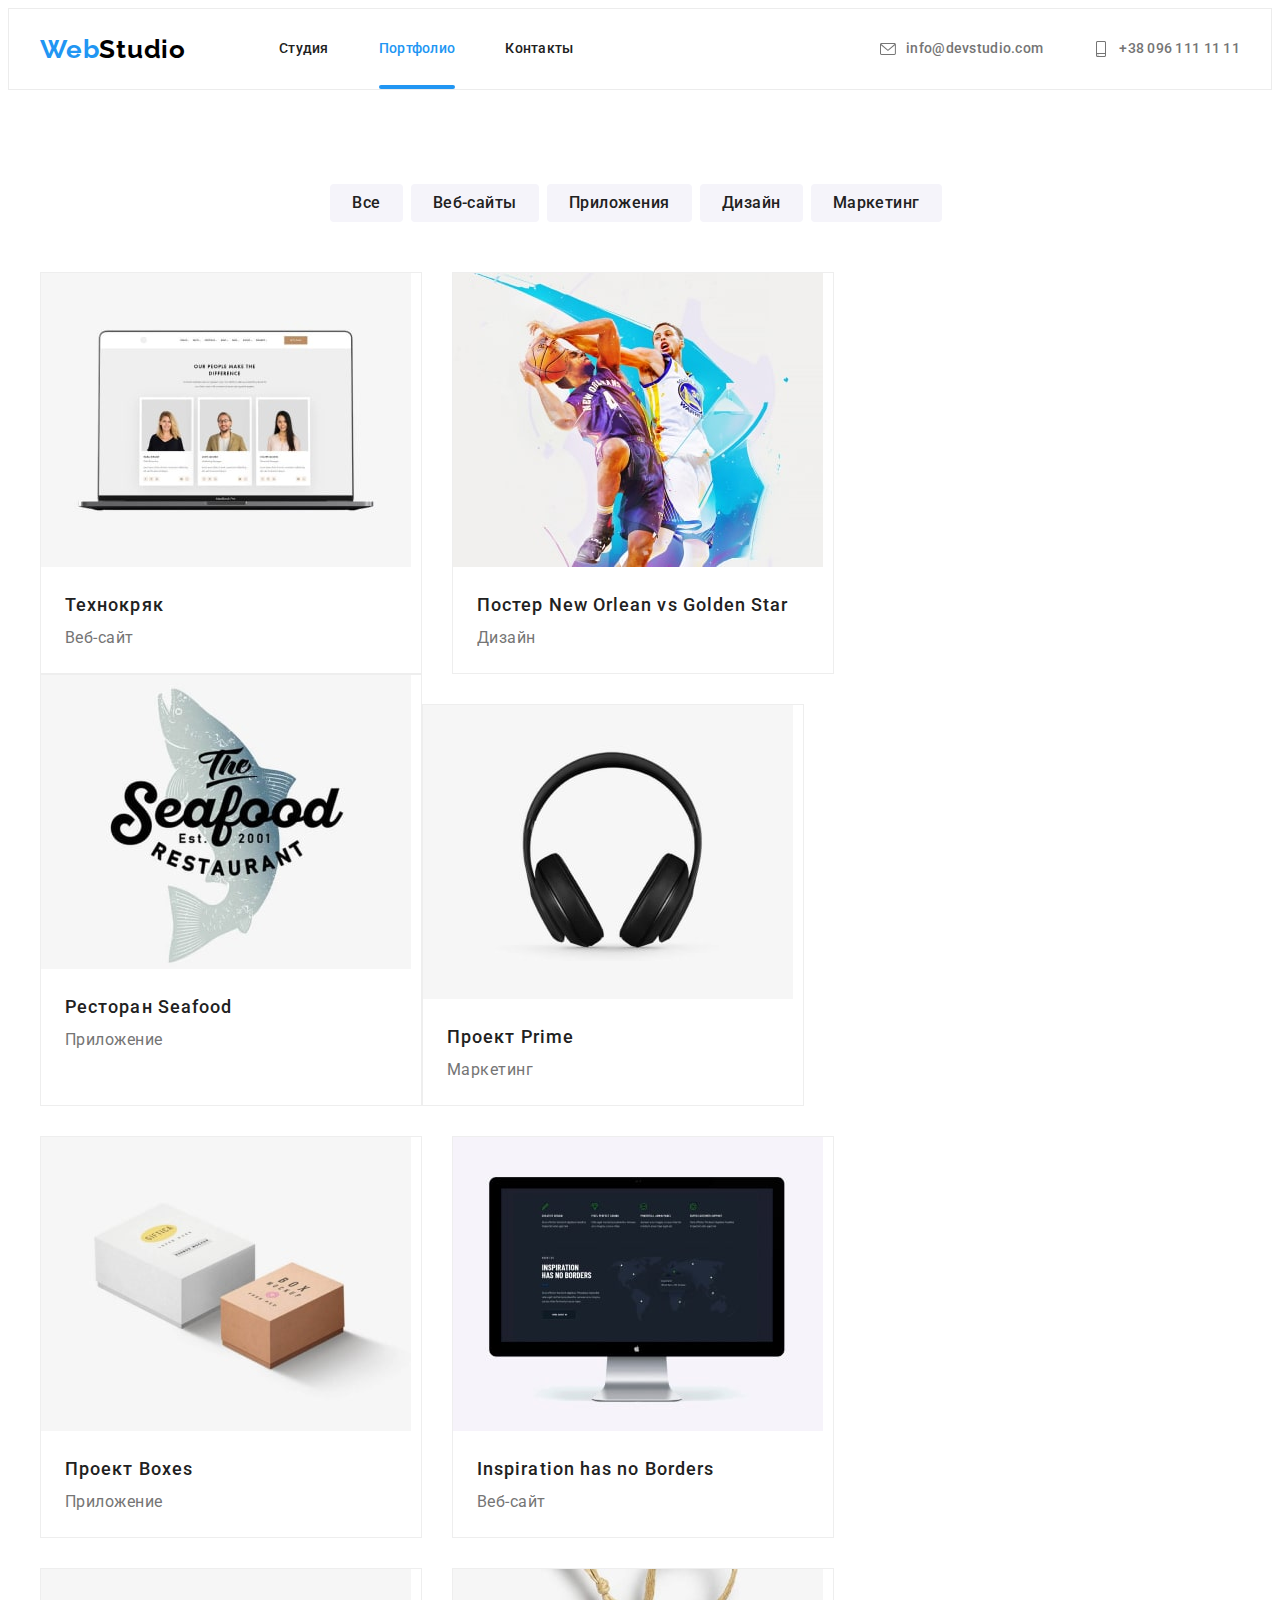
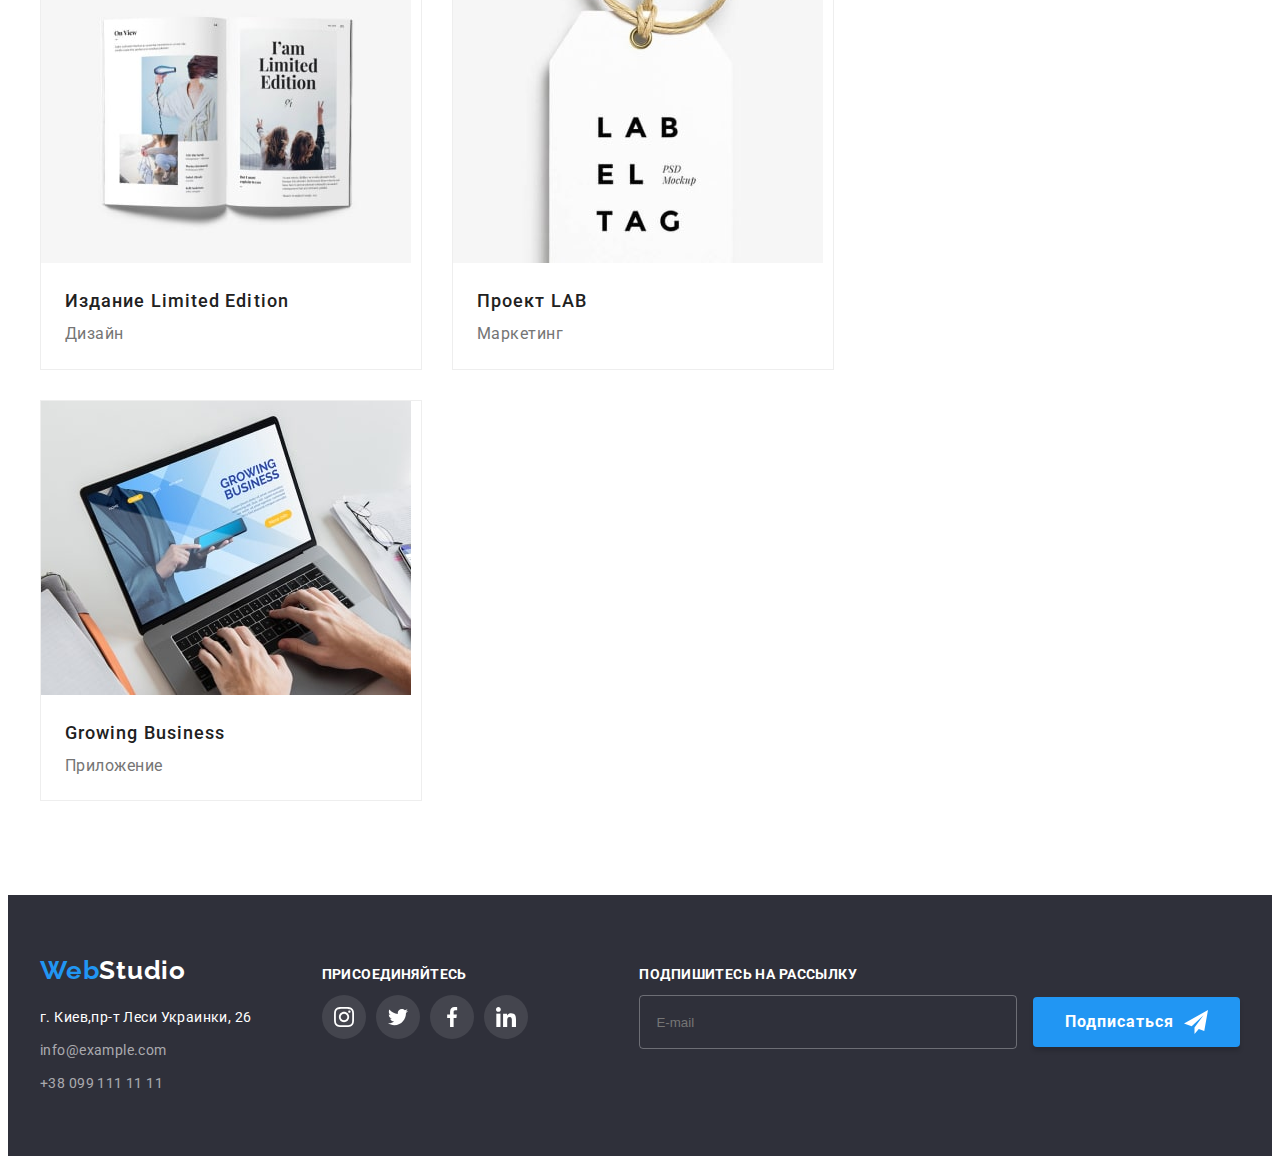
==== commit 8a1fe06c: "dz-07-finish" ====
--- a/portfolio.html
+++ b/portfolio.html
@@ -24,19 +24,20 @@
             <a class="logo link" href="WebStudio"> <span class="logo-web">Web</span><span
                     class="logo-black">Studio</span></a>
             <nav class="nav">
-                <ul class="nav-list list">
-                    <li class="nav-item"><a href="./index.html" class="nav-link link">Студия</a></li>
-                    <li class="nav-item"><a href="./portfolio.html" class="nav-link link current">Портфолио</a></li>
-                    <li class="nav-item"><a href="" class="nav-link link">Контакты</a></li>
+                <ul class="site-nav list">
+                    <li class="site-nav__item"><a href="./index.html" class="site-nav__link link">Студия</a></li>
+                    <li class="site-nav__item"><a href="./portfolio.html"
+                            class="site-nav__link link current">Портфолио</a></li>
+                    <li class="site-nav__item"><a href="" class="site-nav__link link">Контакты</a></li>
                 </ul>
             </nav>
-            <ul class="contacts list">
-                <li class="contact-item"><a class="header-contact-link link" href="mailto:info@devstudio.com"><svg
-                            class="header-contact-icon" width="16" height="16">
+            <ul class="header-contacts list">
+                <li class="header-contact"><a class="header-contact__link link" href="mailto:info@devstudio.com"><svg
+                            class="contact__icon" width="16" height="16">
                             <use href="./images/icons.svg#icon-envelope"></use>
                         </svg>info@devstudio.com</a></li>
-                <li class="contact-item"><a class="header-contact-link link" href="tel:+380961111111"><svg
-                            class="header-contact-icon" width="16" height="16">
+                <li class="header-contact"><a class="header-contact__link link" href="tel:+380961111111"><svg
+                            class="contact__icon" width="16" height="16">
                             <use href="./images/icons.svg#icon-smartphone"></use>
                         </svg>+38 096 111 11
                         11</a></li>
@@ -47,12 +48,12 @@
         <section class="portfolio section">
             <div class="container">
                 <h1 class="visually-hidden">Портфолио</h1>
-                <ul class="filter-list list">
-                    <li class="filter-item-btn"><button class="secondary-btn" type="button">Все</button></li>
-                    <li class="filter-item-btn"><button class="secondary-btn" type="button">Веб-сайты</button></li>
-                    <li class="filter-item-btn"><button class="secondary-btn" type="button">Приложения</button></li>
-                    <li class="filter-item-btn"><button class="secondary-btn" type="button">Дизайн</button></li>
-                    <li class="filter-item-btn"><button class="secondary-btn" type="button">Маркетинг</button></li>
+                <ul class="filter filter-wrapp list">
+                    <li class="filter__item-btn"><button class="secondary-btn" type="button">Все</button></li>
+                    <li class="filter__item-btn"><button class="secondary-btn" type="button">Веб-сайты</button></li>
+                    <li class="filter__item-btn"><button class="secondary-btn" type="button">Приложения</button></li>
+                    <li class="filter__item-btn"><button class="secondary-btn" type="button">Дизайн</button></li>
+                    <li class="filter__item-btn"><button class="secondary-btn" type="button">Маркетинг</button></li>
                 </ul>
                 <h2 class="visually-hidden">Примеры работ</h2>
                 <ul class="portfolio-list list">
@@ -199,48 +200,48 @@
                 <a class="logo link logo-footer" href="WebStudio"><span class="logo-web">Web</span><span
                         class="logo-white">Studio</span></a>
                 <address class="address">
-                    <ul class="footer-contact-list list">
-                        <li class="footer-item">
-                            <a class="map-link link footer-styles" href="https://goo.gl/maps/kV6BVvsJmheGVxGN6"
+                    <ul class="contacts list">
+                        <li class="contact__item box">
+                            <a class="contact__map link footer-styles" href="https://goo.gl/maps/kV6BVvsJmheGVxGN6"
                                 target="_blank" rel="noopener noreferrer">г.
                                 Киев,пр-т Леси Украинки, 26
                             </a>
                         </li>
-                        <li class="footer-contact-item footer-item">
-                            <a class="contact-link link footer-styles"
+                        <li class="contact__item box">
+                            <a class="contact__link link footer-styles"
                                 href="mailto:info@example.com">info@example.com</a>
                         </li>
-                        <li class="footer-contact-item">
-                            <a class="contact-link link footer-styles" href="tel:+380991111111">+38 099 111 11 11</a>
+                        <li class="contact__item box">
+                            <a class="contact__link link footer-styles" href="tel:+380991111111">+38 099 111 11 11</a>
                         </li>
                     </ul>
             </div>
             </address>
             <div class="container-join">
                 <h3 class="footer-title">ПРИСОЕДИНЯЙТЕСЬ</h3>
-                <ul class="join-list list">
-                    <li class="join-item">
-                        <a href="" class="join-link">
-                            <svg class="join-icon" width="20" height="20">
+                <ul class="join list">
+                    <li class="social-white join-wrapp">
+                        <a href="" class="social-white__link">
+                            <svg class="social-white__icon" width="20" height="20">
                                 <use href="./images/icons.svg#icon-instagram-2"></use>
                             </svg>
                         </a>
                     </li>
-                    <li class="join-item">
-                        <a href="" class="join-link">
-                            <svg class="join-icon" width="20" height="20">
+                    <li class="social-white join-wrapp">
+                        <a href="" class="social-white__link">
+                            <svg class="social-white__icon" width="20" height="20">
                                 <use href="./images/icons.svg#icon-twitter-2"></use>
                             </svg></a>
                     </li>
-                    <li class="join-item">
-                        <a href="" class="join-link">
-                            <svg class="join-icon" width="20" height="20">
+                    <li class="social-white join-wrapp">
+                        <a href="" class="social-white__link">
+                            <svg class="social-white__icon" width="20" height="20">
                                 <use href="./images/icons.svg#icon-facebook-2"></use>
                             </svg></a>
                     </li>
-                    <li class="join-item">
-                        <a href="" class="join-link">
-                            <svg class="join-icon" width="20" height="20">
+                    <li class="social-white join-wrapp">
+                        <a href="" class="social-white__link">
+                            <svg class="social-white__icon" width="20" height="20">
                                 <use href="./images/icons.svg#icon-linkedin-2"></use>
                             </svg></a>
                     </li>
@@ -248,12 +249,12 @@
             </div>
             <div class="mailing-container">
                 <h3 class="footer-title">Подпишитесь на рассылку</h3>
-                <form action="#" class="mailing-input-form">
+                <form action="#" class="mailing-form">
                     <div class="mailing-input-wrap">
-                        <input type="text" name="mailing-email" class="mailing-input" id="mailing-email"
+                        <input type="text" name="mailing-email" class="mailing-form__input" id="mailing-email"
                             placeholder="E-mail" />
-                        <button class="primary-btn subscribe-btn" type="submit">Подписаться<svg class="mailing-send"
-                                width="24" height="24">
+                        <button class="primary-btn mailing-form__btn" type="submit">Подписаться<svg
+                                class="mailing-form__send" width="24" height="24">
                                 <use href="./images/icons.svg#icon-send"></use>
                             </svg>
                         </button>
--- a/css/main.min.css
+++ b/css/main.min.css
@@ -1,2 +1,2 @@
-:root{--primary-text-color: #000000;--secondary-text-color: #ffffff;--primary-shade-text-color: #212121;--primary-shade-2-text-color: #757575;--secondary-shade-text-color: rgba(255, 255, 255, 0.6);--accent-color: #2196f3;--primary-bgr-color: #ffffff;--secondary-bgr-color: #2f303a;--bgr-accent-color: rgba(33, 150, 243, 0.9);--footer-social-bgr-color: rgba(255, 255, 255, 0.1);--secondary-shade-bgr-color: #f5f4fa;--border-header-color: #ececec;--border-portfolio-item-color: #eeeeee;--border-clients-color: #afb1b8;--transition-cubic: 250ms cubic-bezier(0.4, 0, 0.2, 1)}.general-styles{line-height:1.19;text-align:center;letter-spacing:0.03em}.footer-styles{font-style:normal;font-weight:400;font-size:14px;line-height:1.71;letter-spacing:0.03em}.section-title{font-weight:700;font-size:36px;line-height:1.17;text-align:center;letter-spacing:0.03em;margin-bottom:50px;color:var(--primary-shade-text-color)}.footer-title{font-size:14px;line-height:1.14;letter-spacing:0.03em;text-transform:uppercase;color:var(--secondary-text-color);margin-bottom:12px}body{font-family:'Roboto', sans-serif;color:var(--primary-text-color);background-color:var(--primary-bgr-color)}p,h1,h2,h3,h4,h5,h6{margin:0}ul{margin:0;padding:0}img{display:block;max-width:100%;height:auto}.visually-hidden{position:absolute;white-space:nowrap;width:1px;height:1px;overflow:hidden;border:0;padding:0;clip:rect(0 0 0 0);clip-path:inset(50%);margin:-1px}.is-hidden{visibility:hidden;opacity:0;pointer-events:none}.section{padding:94px 0}.container{width:1200px;padding:0 15px;margin:0 auto}.list{list-style:none}.link{text-decoration:none}.primary-btn{cursor:pointer;font-family:inherit;font-weight:700;font-size:16px;line-height:1.87;letter-spacing:0.06em;color:var(--secondary-text-color);background-color:var(--accent-color);display:block;margin:0 auto;transition:background-color var(--transition-cubic)}.primary-btn:focus,.primary-btn:hover{background-color:var(--accent-color)}.primary-btn{min-width:200px;min-height:50px;padding:10px 32px;border:none;box-shadow:0px 4px 4px rgba(0,0,0,0.15);border-radius:4px}.secondary-btn{cursor:pointer;font-family:inherit;font-weight:500;font-size:16px;line-height:1.62;letter-spacing:0.03em;color:var(--primary-shade-text-color);background-color:var(--secondary-shade-bgr-color);border-radius:4px;padding:6px 22px;border:none;transition:background-color var(--transition-cubic),color var(--transition-cubic)}.secondary-btn:hover,.secondary-btn:focus{color:var(--secondary-text-color);background-color:var(--accent-color);box-shadow:0px 3px 1px rgba(0,0,0,0.1),0px 1px 2px rgba(0,0,0,0.08),0px 2px 2px rgba(0,0,0,0.12)}.header-portfolio{border:1px solid var(--border-header-color)}.header-container{display:flex;align-items:center}.header-contact-link{font-family:Roboto;font-style:normal;font-weight:500;font-size:14px;line-height:1.14;letter-spacing:0.02em;color:var(--primary-shade-2-text-color);padding:32px 0;transition:color var(--transition-cubic)}.header-contact-link{display:flex;align-items:center;justify-content:center}.header-contact-link:hover,.header-contact-link:focus{color:var(--accent-color)}.header-contact-icon{margin-right:10px}.header-contact-icon{fill:currentColor}.logo{font-family:Raleway;font-style:normal;font-weight:700;font-size:26px;line-height:1.19;letter-spacing:0.03em}.logo-web{color:var(--accent-color)}.logo-black{color:var(--primary-text-color)}.logo-white{color:var(--secondary-text-color)}.container-logo-icons{display:flex;align-items:baseline}.nav{margin-left:93px}.site-nav{display:flex;align-items:center}.site-nav__item:not(:last-child){margin-right:50px}.site-nav__link{font-weight:500;font-size:14px;line-height:1.14;letter-spacing:0.02em;color:var(--primary-shade-text-color);padding:32px 0;display:block;transition:color var(--transition-cubic);position:relative}.site-nav__link.current::after{content:'';position:absolute;left:0;bottom:0;display:block;width:100%;height:4px;border-radius:10px;background-color:var(--accent-color)}.current{color:var(--accent-color)}.site-nav__link:hover,.site-nav__link:focus{color:var(--accent-color)}.contacts{display:flex;align-items:center;margin-left:auto}.contact-item:not(:last-child){margin-right:50px}.main-section{font-weight:900;font-size:44px;line-height:1.36;text-align:center;letter-spacing:0.06em;text-transform:uppercase;color:var(--secondary-text-color);background-color:var(--secondary-bgr-color);background-size:cover;background-image:linear-gradient(rgba(47,48,58,0.4), rgba(47,48,58,0.4)),url(../images/hero-bg.jpg);background-repeat:no-repeat;background-position:center;padding:200px 0}.main{font-size:44px;max-width:696px;margin:0 auto 30px}.pictures{display:flex;justify-content:center;background-color:var(--secondary-shade-bgr-color);padding:25px 100px;margin-bottom:30px;border-radius:4px}.pictures+.pictures{margin-left:30px}.special{padding-bottom:47px}.special-list{display:flex}.special-item{margin-right:30px}.special-item:last-child{margin-right:0}.special-title{font-weight:700;font-size:14px;line-height:1.14;letter-spacing:0.03em;text-transform:uppercase;color:var(--primary-shade-text-color);margin-bottom:10px}.special-text{font-weight:400;font-size:14px;line-height:1.71;letter-spacing:0.03em;color:var(--primary-shade-2-text-color)}.work__item{position:relative}.work__item:not(:last-child){margin-right:30px}.work__example{background:rgba(47,48,58,0.8);width:100%;position:absolute;padding:27px;text-align:center;left:0;bottom:0}.work__text{font-weight:bold;font-size:14px;line-height:1.14;text-align:center;letter-spacing:0.03em;text-transform:uppercase;color:var(--secondary-text-color)}.works{padding-top:47px}.work{display:flex}.team{background-color:var(--secondary-shade-bgr-color)}.team-list{display:flex}.team-item:not(:last-child){margin-right:30px}.teammate{padding:30px 0;background:var(--primary-bgr-color);box-shadow:0px 1px 3px rgba(0,0,0,0.12),0px 1px 1px rgba(0,0,0,0.14),0px 2px 1px rgba(0,0,0,0.2);border-radius:0px 0px 4px 4px}.teammate-name{font-style:normal;font-weight:500;font-size:16px;color:var(--primary-shade-text-color)}.teammate-position{margin-top:10px;margin-bottom:16px;font-weight:400;font-size:16px;color:var(--primary-shade-2-text-color)}.teammate-social-list{display:flex;justify-content:center}.teammate-social-item{width:44px;height:44px}.teammate-social-item+.teammate-social-item{margin-left:10px}.teammate-social-link{width:100%;height:100%;border-radius:50%;display:flex;align-items:center;justify-content:center;transition:background-color var(--transition-cubic)}.teammate-social-link:hover,.teammate-social-link:focus{background-color:var(--accent-color)}.teammate-social-link:hover .teammate-social-icon,.teammate-social-link:focus .teammate-social-icon{fill:var(--secondary-text-color)}.teammate-social-icon{fill:var(--border-clients-color);transition:fill var(--transition-cubic)}.join-list{display:flex;padding:0}.join-item+.join-item{margin-left:10px}.join-link{border-radius:50%;display:flex;align-items:center;justify-content:center;width:44px;height:44px;background-color:var(--footer-social-bgr-color);transition:background-color var(--transition-cubic)}.join-link:hover,.join-link:focus{background-color:var(--accent-color)}.clients-list{display:flex;justify-content:center;align-items:center}.client-item+.client-item{margin-left:30px}.client-link{display:flex;justify-content:center;align-items:center;width:170px;height:92px;border:1px solid var(--border-clients-color);border-radius:4px;color:#afb1b8;transition:border var(--transition-cubic),color var(--transition-cubic)}.client-link:hover,.client-link:focus{border-color:var(--accent-color)}.client-link:hover,.client-link:focus{color:var(--accent-color)}.client-icon{fill:currentColor}.address{margin-top:20px}.footer-contact-list{display:block}.map-link{color:var(--secondary-text-color);transition:color var(--transition-cubic)}.map-link:hover,.map-link:focus{color:var(--accent-color)}.footer-section{padding:60px 0;background-color:var(--secondary-bgr-color)}.contact-link{color:var(--secondary-shade-text-color);transition:color var(--transition-cubic)}.contact-link:hover,.contact-link:focus{color:var(--accent-color)}.footer-item:not(:last-child){margin-bottom:9px}.container-join{justify-content:flex-start;margin-left:70px;margin-top:12px}.mailing-container{margin-left:auto;margin-top:12px}.mailing-input-form{display:flex}.mailing-input{margin-right:12px;border-radius:4px;padding-left:16px;background-color:transparent;transition:border-color var(--transition-cubic);width:358px;min-height:50px;border:1px solid rgba(255,255,255,0.3)}.E-mail{font-weight:normal;font-size:16px;line-height:1.25;display:flex;align-items:center;letter-spacing:0.03em;color:var(--secondary-shade-text-color)}.subscribe-btn{align-items:center;display:inline-flex}.mailing-send{background-repeat:no-repeat;background-position:center;background-size:cover;margin-left:10px}.filter-list{margin-bottom:50px}.filter-list{display:flex;justify-content:center}.filter-item-btn:not(:last-child){margin-right:8px}.filter-item-btn{margin-right:8px}.portfolio-title{font-style:normal;font-weight:500;font-size:18px;line-height:2;letter-spacing:0.06em;color:var(--primary-shade-text-color)}.portfolio-text{font-size:16px;line-height:1.87;letter-spacing:0.03em;color:var(--primary-shade-2-text-color)}.portfolio-list{display:flex;flex-wrap:wrap}.portfolio-item:hover,.portfolio-item:focus{box-shadow:0px 1px 1px rgba(0,0,0,0.12),0px 4px 4px rgba(0,0,0,0.06),1px 4px 6px rgba(0,0,0,0.16)}.portfolio-item:hover .portfolio-text-invisible{transform:translateY(0)}.portfolio-item{border:1px solid var(--border-portfolio-item-color);transition:box-shadow var(--transition-cubic)}.portfolio-item{flex-basis:calc((100% - 60px) / 3)}.portfolio-item:not(:nth-child(3n)){margin-right:30px}.portfolio-item:not(:nth-child(-n+3)){margin-top:30px}.type-work{padding:20px 24px}.portfolio-item-wrap{position:relative;overflow:hidden}.portfolio-text-invisible{font-style:normal;font-weight:normal;font-size:18px;line-height:1.56;letter-spacing:0.03em;color:var(--secondary-text-color);background-color:var(--bgr-accent-color);position:absolute;top:0;left:0;padding:63px 24px;height:101%;transform:translateY(100%);transition:transform 250ms}.backdrop{display:flex;justify-content:center;align-items:center;width:100vw;height:100vh;background-color:rgba(0,0,0,0.2);position:fixed;top:0;left:0;transition:opacity 250ms, visibility 250ms}.backdrop.is-hidden .modal{transform:scale(0.7)}.modal{width:528px;min-height:581px;padding:40px;background-color:var(--primary-bgr-color);border-radius:5px;position:absolute;transform:scale(1);transition:transform var(--transition-cubic)}.modal-close{cursor:pointer;position:absolute;top:8px;right:8px;width:30px;height:30px;background-color:transparent;background:#ffffff;border:1px solid rgba(0,0,0,0.1);border-radius:50%;display:flex;align-items:center;justify-content:center}.close-icon:hover,.close-icon:focus{fill:var(--accent-color);transition:fill var(--transition-cubic)}.modal-title{font-weight:bold;font-size:20px;line-height:1.15;text-align:center;letter-spacing:0.03em;color:var(--primary-shade-text-color);margin-bottom:12px}.form-field{margin-bottom:10px}.form-field-textarea{margin-bottom:20px;display:flex;flex-direction:column}.input-wrap{position:relative}.modal-input{width:100%;height:40px;border:1px solid rgba(33,33,33,0.2);border-radius:4px;outline:none;padding-left:42px;background-color:transparent;color:var(--primary-text-color);transition:border-color var(--transition-cubic)}.modal-input:focus+.input-icon{fill:var(--accent-color)}.modal-input:focus{border-color:var(--accent-color)}.input-icon{position:absolute;margin-left:12px;top:50%;transform:translateY(-50%);left:0;transition:fill var(--transition-cubic)}.modal-input-text{font-weight:normal;font-size:12px;line-height:1.17;letter-spacing:0.01em;color:var(--primary-shade-2-text-color);background-color:transparent;margin-bottom:4px;display:block}.modal-text{width:448px;height:120px;border:1px solid rgba(33,33,33,0.2);border-radius:4px;outline:none;padding:12px 16px;resize:none}.modal-text:focus{border-color:var(--accent-color)}.modal-text::placeholder{font-weight:normal;font-size:12px;line-height:14px;letter-spacing:0.01em;color:rgba(117,117,117,0.5)}.checkbox-field{cursor:pointer;margin-bottom:30px}.modal-check-text{font-weight:normal;font-size:14px;line-height:1.71;letter-spacing:0.03em;color:var(--primary-shade-2-text-color);display:flex;align-items:center}.modal-check-text span{width:16px;height:15px;border:2px solid #212121;margin-right:8px;border-radius:2px;display:flex;align-items:center;justify-content:center}.icon-check{fill:#ffffff}.check-link{text-decoration-skip-ink:none;color:var(--accent-color)}.modal-check:checked+.modal-check-text span{background-color:var(--accent-color);border:none}
+:root{--primary-text-color: #000000;--secondary-text-color: #ffffff;--primary-shade-text-color: #212121;--primary-shade-2-text-color: #757575;--secondary-shade-text-color: rgba(255, 255, 255, 0.6);--accent-color: #2196f3;--primary-bgr-color: #ffffff;--secondary-bgr-color: #2f303a;--bgr-accent-color: rgba(33, 150, 243, 0.9);--footer-social-bgr-color: rgba(255, 255, 255, 0.1);--secondary-shade-bgr-color: #f5f4fa;--border-header-color: #ececec;--border-portfolio-item-color: #eeeeee;--border-clients-color: #afb1b8;--transition-cubic: 250ms cubic-bezier(0.4, 0, 0.2, 1)}.general-styles{line-height:1.19;text-align:center;letter-spacing:0.03em}.footer-styles{font-style:normal;font-weight:400;font-size:14px;line-height:1.71;letter-spacing:0.03em}.section-title{font-weight:700;font-size:36px;line-height:1.17;letter-spacing:0.03em;text-align:center;margin-bottom:50px;color:var(--primary-shade-text-color)}.footer-title{font-size:14px;line-height:1.14;letter-spacing:0.03em;text-transform:uppercase;color:var(--secondary-text-color);margin-bottom:12px}.visually-hidden{position:absolute;white-space:nowrap;width:1px;height:1px;overflow:hidden;border:0;padding:0;clip:rect(0 0 0 0);clip-path:inset(50%);margin:-1px}.is-hidden{visibility:hidden;opacity:0;pointer-events:none}body{font-family:'Roboto', sans-serif;color:var(--primary-text-color);background-color:var(--primary-bgr-color)}p,h1,h2,h3,h4,h5,h6{margin:0}ul{margin:0;padding:0}img{display:block;max-width:100%;height:auto}.section{padding:94px 0}.container{width:1200px;padding:0 15px;margin:0 auto}.list{list-style:none}.link{text-decoration:none}.primary-btn{cursor:pointer;font-family:inherit;font-weight:700;font-size:16px;line-height:1.87;letter-spacing:0.06em;color:var(--secondary-text-color);background-color:var(--accent-color);display:block;margin:0 auto;transition:background-color var(--transition-cubic)}.primary-btn:focus,.primary-btn:hover{background-color:var(--accent-color)}.primary-btn{min-width:200px;min-height:50px;padding:10px 32px;border:none;box-shadow:0px 4px 4px rgba(0,0,0,0.15);border-radius:4px}.secondary-btn{cursor:pointer;font-family:inherit;font-weight:500;font-size:16px;line-height:1.62;letter-spacing:0.03em;color:var(--primary-shade-text-color);background-color:var(--secondary-shade-bgr-color);border-radius:4px;padding:6px 22px;border:none;transition:background-color var(--transition-cubic),color var(--transition-cubic)}.secondary-btn:hover,.secondary-btn:focus{color:var(--secondary-text-color);background-color:var(--accent-color);box-shadow:0px 3px 1px rgba(0,0,0,0.1),0px 1px 2px rgba(0,0,0,0.08),0px 2px 2px rgba(0,0,0,0.12)}.logo{font-family:Raleway;font-style:normal;font-weight:700;font-size:26px;line-height:1.19;letter-spacing:0.03em}.logo-web{color:var(--accent-color)}.logo-black{color:var(--primary-text-color)}.logo-white{color:var(--secondary-text-color)}.container-logo-icons{display:flex;align-items:baseline}.nav{margin-left:93px}.site-nav{display:flex;align-items:center}.site-nav__item:not(:last-child){margin-right:50px}.site-nav__link{font-weight:500;font-size:14px;line-height:1.14;letter-spacing:0.02em;color:var(--primary-shade-text-color);padding:32px 0;display:block;transition:color var(--transition-cubic);position:relative}.site-nav__link.current::after{content:'';position:absolute;left:0;bottom:0;display:block;width:100%;height:4px;border-radius:10px;background-color:var(--accent-color)}.current{color:var(--accent-color)}.site-nav__link:hover,.site-nav__link:focus{color:var(--accent-color)}.header-container{display:flex;align-items:center}.header-contacts{display:flex;align-items:center;margin-left:auto}.header-portfolio{border:1px solid var(--border-header-color)}.header-contact:not(:last-child){margin-right:50px}.header-contact__link{font-family:Roboto;font-style:normal;font-weight:500;font-size:14px;line-height:1.14;letter-spacing:0.02em;color:var(--primary-shade-2-text-color);padding:32px 0;transition:color var(--transition-cubic)}.header-contact__link{display:flex;align-items:center;justify-content:center}.header-contact__link:hover,.header-contact__link:focus{color:var(--accent-color)}.contact__icon{margin-right:10px}.contact__icon{fill:currentColor}.main-section{font-weight:900;font-size:44px;line-height:1.36;text-align:center;letter-spacing:0.06em;text-transform:uppercase;color:var(--secondary-text-color);background-color:var(--secondary-bgr-color);background-size:cover;background-image:linear-gradient(rgba(47,48,58,0.4), rgba(47,48,58,0.4)),url(../images/hero-bg.jpg);background-repeat:no-repeat;background-position:center;padding:200px 0}.main{font-size:44px;max-width:696px;margin:0 auto 30px}.pictures{display:flex;justify-content:center;background-color:var(--secondary-shade-bgr-color);padding:25px 100px;margin-bottom:30px;border-radius:4px}.pictures+.pictures{margin-left:30px}.special{padding-bottom:47px}.special-list{display:flex}.special-item{margin-right:30px}.special-item:last-child{margin-right:0}.special-title{font-weight:700;font-size:14px;line-height:1.14;letter-spacing:0.03em;text-transform:uppercase;color:var(--primary-shade-text-color);margin-bottom:10px}.special-text{font-weight:400;font-size:14px;line-height:1.71;letter-spacing:0.03em;color:var(--primary-shade-2-text-color)}.works__item{position:relative}.works__container-work-example{background:rgba(47,48,58,0.8);width:100%;position:absolute;padding:27px;text-align:center;left:0;bottom:0}.works__work-example{font-weight:bold;font-size:14px;line-height:1.14;text-align:center;letter-spacing:0.03em;text-transform:uppercase;color:var(--secondary-text-color)}.section-work{padding-top:47px}.works{display:flex}.works__item:not(:last-child){margin-right:30px}.team{background-color:var(--secondary-shade-bgr-color)}.teams{display:flex}.teams__item:not(:last-child){margin-right:30px}.teammate{padding:30px 0;background:var(--primary-bgr-color);box-shadow:0px 1px 3px rgba(0,0,0,0.12),0px 1px 1px rgba(0,0,0,0.14),0px 2px 1px rgba(0,0,0,0.2);border-radius:0px 0px 4px 4px}.teammate__name{font-style:normal;font-weight:500;font-size:16px;color:var(--primary-shade-text-color)}.teammate__position{margin-top:10px;margin-bottom:16px;font-weight:400;font-size:16px;color:var(--primary-shade-2-text-color)}.social-list{display:flex;justify-content:center}.social-list__item{width:44px;height:44px}.social-list__item+.social-list__item{margin-left:10px}.social-list__link{width:100%;height:100%;border-radius:50%;display:flex;align-items:center;justify-content:center;transition:background-color var(--transition-cubic)}.social-list__link:hover,.social-list__link:focus{background-color:var(--accent-color)}.social-list__link:hover .social-list__icon,.social-list__link:focus .social-list__icon{fill:var(--secondary-text-color)}.social-list__icon{fill:var(--border-clients-color);transition:fill var(--transition-cubic)}.join{display:flex;padding:0}.join-wrapp+.join-wrapp{margin-left:10px}.social-white__link{border-radius:50%;display:flex;align-items:center;justify-content:center;width:44px;height:44px;background-color:var(--footer-social-bgr-color);transition:background-color var(--transition-cubic)}.social-white__link:hover,.social-white__link:focus{background-color:var(--accent-color)}.clients{display:flex;justify-content:center;align-items:center}.wrapp+.wrapp{margin-left:30px}.client__link{display:flex;justify-content:center;align-items:center;width:170px;height:92px;border:1px solid var(--border-clients-color);border-radius:4px;color:#afb1b8;transition:border var(--transition-cubic),color var(--transition-cubic)}.client__link:hover,.client__link:focus{border-color:var(--accent-color)}.client__link:hover,.client__link:focus{color:var(--accent-color)}.client__icon{fill:currentColor}.address{margin-top:20px}.contacts{display:block}.contact__map{color:var(--secondary-text-color);transition:color var(--transition-cubic)}.contact__map:hover,.contact__map:focus{color:var(--accent-color)}.footer-section{padding:60px 0;background-color:var(--secondary-bgr-color)}.contact__link{color:var(--secondary-shade-text-color);transition:color var(--transition-cubic)}.contact__link:hover,.contact__link:focus{color:var(--accent-color)}.box:not(:last-child){margin-bottom:9px}.container-join{justify-content:flex-start;margin-left:70px;margin-top:12px}.mailing-container{margin-left:auto;margin-top:12px}.mailing-form{display:flex}.mailing-form__input{margin-right:12px;border-radius:4px;padding-left:16px;background-color:transparent;transition:border-color var(--transition-cubic);width:358px;min-height:50px;border:1px solid rgba(255,255,255,0.3)}.E-mail{font-weight:normal;font-size:16px;line-height:1.25;display:flex;align-items:center;letter-spacing:0.03em;color:var(--secondary-shade-text-color)}.mailing-form__btn{align-items:center;display:inline-flex}.mailing-form__send{background-repeat:no-repeat;background-position:center;background-size:cover;margin-left:10px}.filter-wrapp{margin-bottom:50px}.filter-wrapp{display:flex;justify-content:center}.filter__item-btn:not(:last-child){margin-right:8px}.filter__item-btn{margin-right:8px}.portfolio-title{font-style:normal;font-weight:500;font-size:18px;line-height:2;letter-spacing:0.06em;color:var(--primary-shade-text-color)}.portfolio-text{font-size:16px;line-height:1.87;letter-spacing:0.03em;color:var(--primary-shade-2-text-color)}.portfolio-list{display:flex;flex-wrap:wrap}.portfolio-item:hover,.portfolio-item:focus{box-shadow:0px 1px 1px rgba(0,0,0,0.12),0px 4px 4px rgba(0,0,0,0.06),1px 4px 6px rgba(0,0,0,0.16)}.portfolio-item:hover .portfolio-text-invisible{transform:translateY(0)}.portfolio-item{border:1px solid var(--border-portfolio-item-color);transition:box-shadow var(--transition-cubic)}.portfolio-item{flex-basis:calc((100% - 60px) / 3)}.portfolio-item:not(:nth-child(3n)){margin-right:30px}.portfolio-item:not(:nth-child(-n+3)){margin-top:30px}.type-work{padding:20px 24px}.portfolio-item-wrap{position:relative;overflow:hidden}.portfolio-text-invisible{font-style:normal;font-weight:normal;font-size:18px;line-height:1.56;letter-spacing:0.03em;color:var(--secondary-text-color);background-color:var(--bgr-accent-color);position:absolute;top:0;left:0;padding:63px 24px;height:101%;transform:translateY(100%);transition:transform 250ms}.backdrop{display:flex;justify-content:center;align-items:center;width:100vw;height:100vh;background-color:rgba(0,0,0,0.2);position:fixed;top:0;left:0;transition:opacity 250ms, visibility 250ms}.backdrop.is-hidden .modal{transform:scale(0.7)}.modal{width:528px;min-height:581px;padding:40px;background-color:var(--primary-bgr-color);border-radius:5px;position:absolute;transform:scale(1);transition:transform var(--transition-cubic)}.modal-close{cursor:pointer;position:absolute;top:8px;right:8px;width:30px;height:30px;background-color:transparent;background:#ffffff;border:1px solid rgba(0,0,0,0.1);border-radius:50%;display:flex;align-items:center;justify-content:center}.close-icon:hover,.close-icon:focus{fill:var(--accent-color);transition:fill var(--transition-cubic)}.modal-title{font-weight:bold;font-size:20px;line-height:1.15;text-align:center;letter-spacing:0.03em;color:var(--primary-shade-text-color);margin-bottom:12px}.form-field{margin-bottom:10px}.modal-form__input-text{font-weight:normal;font-size:12px;line-height:1.17;letter-spacing:0.01em;color:var(--primary-shade-2-text-color);background-color:transparent;margin-bottom:4px;display:block}.form-field-textarea{margin-bottom:20px;display:flex;flex-direction:column}.input-wrap{position:relative}.modal-form__input{width:100%;height:40px;border:1px solid rgba(33,33,33,0.2);border-radius:4px;outline:none;padding-left:42px;background-color:transparent;color:var(--primary-text-color);transition:border-color var(--transition-cubic)}.modal-form__input:focus+.input-icon{fill:var(--accent-color)}.modal-form__input:focus{border-color:var(--accent-color)}.input-icon{position:absolute;margin-left:12px;top:50%;transform:translateY(-50%);left:0;transition:fill var(--transition-cubic)}.modal-text{width:448px;height:120px;border:1px solid rgba(33,33,33,0.2);border-radius:4px;outline:none;padding:12px 16px;resize:none}.modal-text:focus{border-color:var(--accent-color)}.modal-text::placeholder{font-weight:normal;font-size:12px;line-height:14px;letter-spacing:0.01em;color:rgba(117,117,117,0.5)}.checkbox-field{cursor:pointer;margin-bottom:30px}.modal-check__text{font-weight:normal;font-size:14px;line-height:1.71;letter-spacing:0.03em;color:var(--primary-shade-2-text-color);display:flex;align-items:center}.modal-check__text span{width:16px;height:15px;border:2px solid #212121;margin-right:8px;border-radius:2px;display:flex;align-items:center;justify-content:center}.icon-check{fill:#ffffff}.check-link{text-decoration-skip-ink:none;color:var(--accent-color)}.modal-check:checked+.modal-check__text span{background-color:var(--accent-color);border:none}
 /*# sourceMappingURL=main.min.css.map */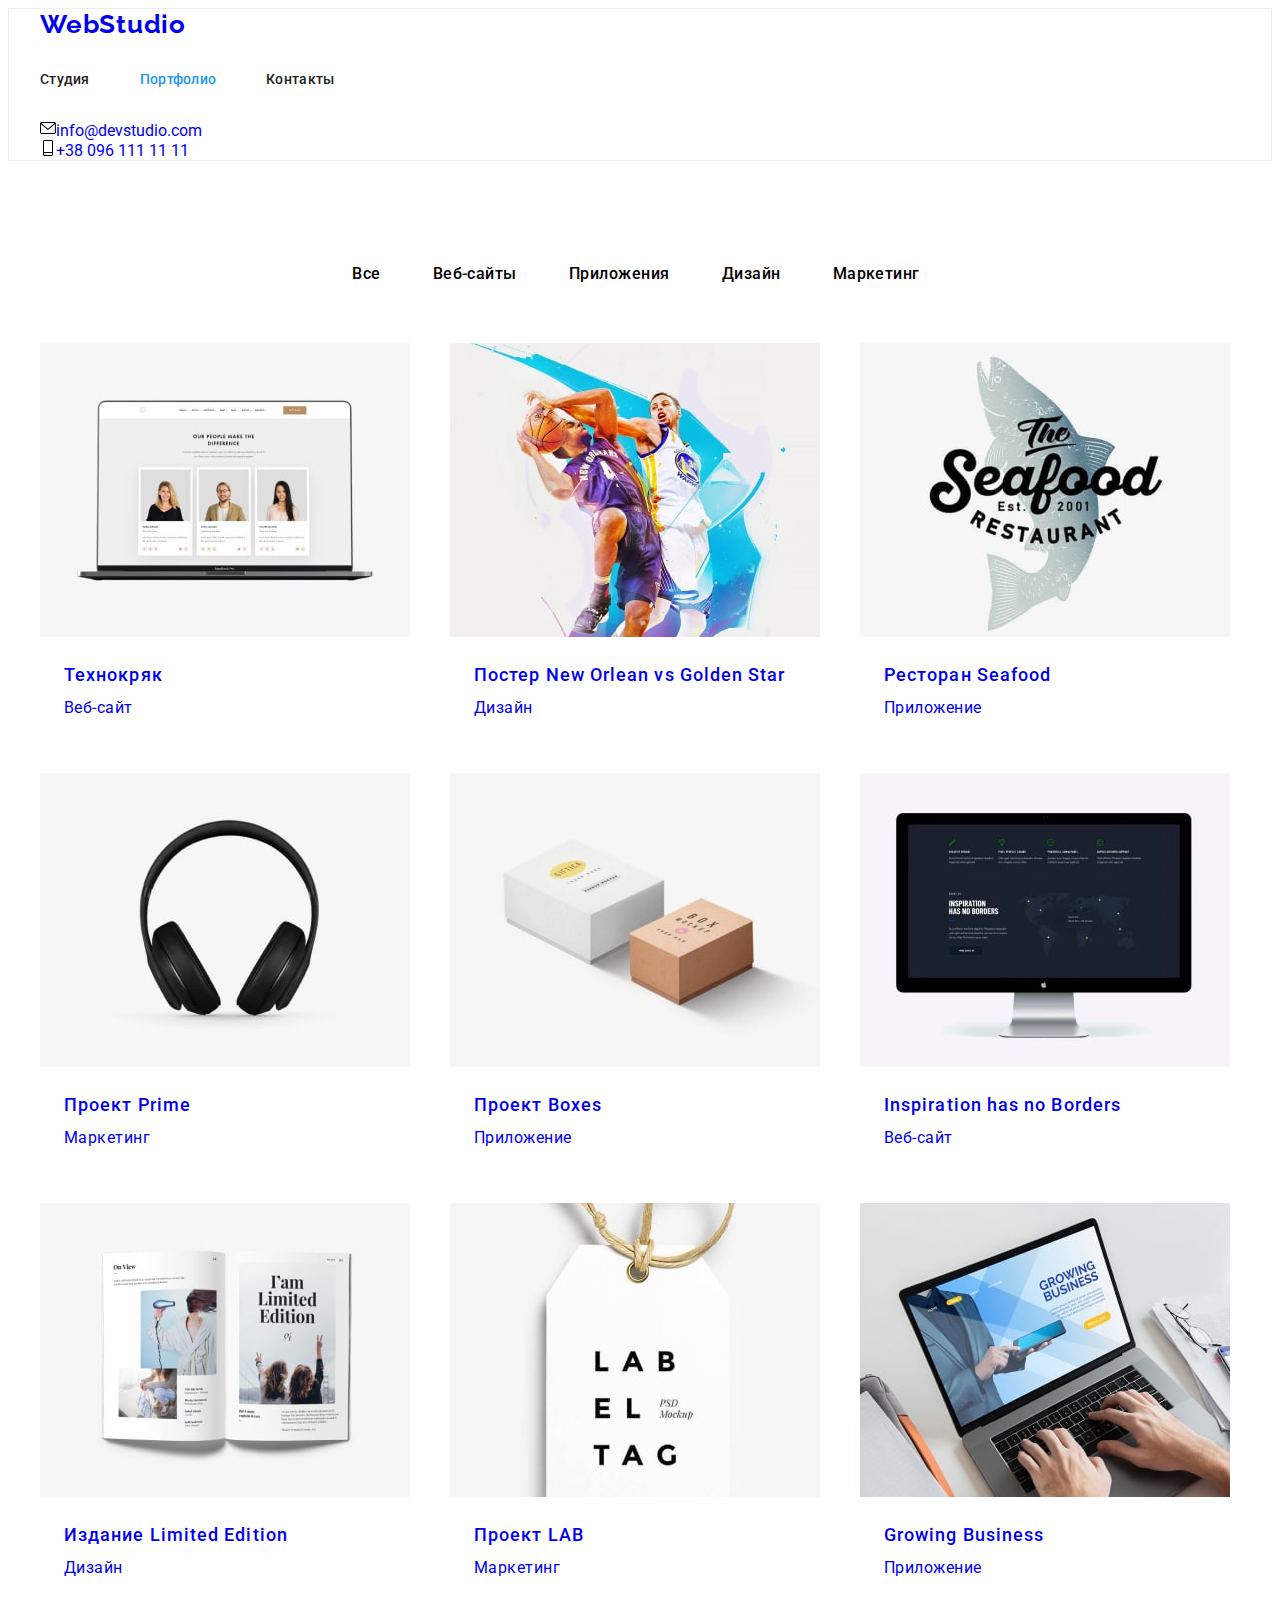
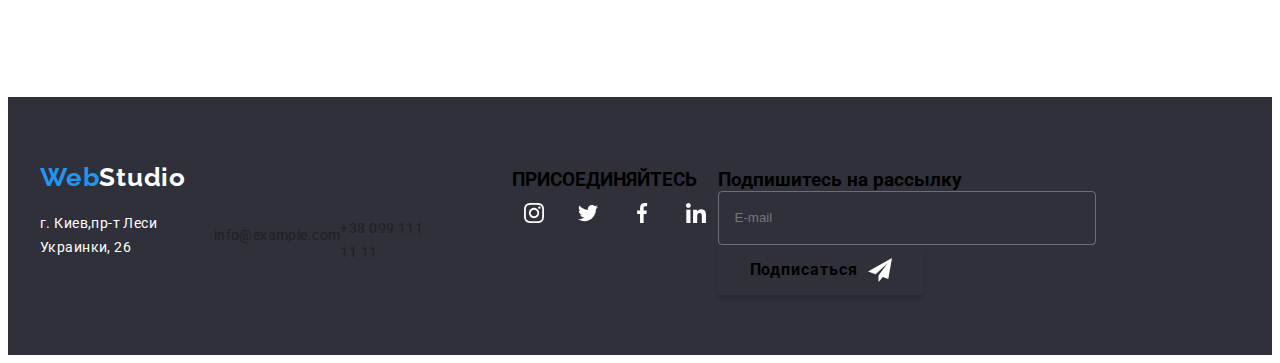
==== commit 46cc1aa4: "dz-07-part-4" ====
--- a/portfolio.html
+++ b/portfolio.html
@@ -197,8 +197,8 @@
     <footer class="footer-section">
         <div class="container container-logo-icons">
             <div class="container-footer">
-                <a class="logo link logo-footer" href="WebStudio"><span class="logo-web">Web</span><span
-                        class="logo-white">Studio</span></a>
+                <a class="logo logo--white link" href="WebStudio"><span class="logo__web">Web</span><span
+                        class="">Studio</span></a>
                 <address class="address">
                     <ul class="contacts list">
                         <li class="contact__item box">
--- a/css/main.min.css
+++ b/css/main.min.css
@@ -1,2 +1,2 @@
-:root{--primary-text-color: #000000;--secondary-text-color: #ffffff;--primary-shade-text-color: #212121;--primary-shade-2-text-color: #757575;--secondary-shade-text-color: rgba(255, 255, 255, 0.6);--accent-color: #2196f3;--primary-bgr-color: #ffffff;--secondary-bgr-color: #2f303a;--bgr-accent-color: rgba(33, 150, 243, 0.9);--footer-social-bgr-color: rgba(255, 255, 255, 0.1);--secondary-shade-bgr-color: #f5f4fa;--border-header-color: #ececec;--border-portfolio-item-color: #eeeeee;--border-clients-color: #afb1b8;--transition-cubic: 250ms cubic-bezier(0.4, 0, 0.2, 1)}.general-styles{line-height:1.19;text-align:center;letter-spacing:0.03em}.footer-styles{font-style:normal;font-weight:400;font-size:14px;line-height:1.71;letter-spacing:0.03em}.section-title{font-weight:700;font-size:36px;line-height:1.17;letter-spacing:0.03em;text-align:center;margin-bottom:50px;color:var(--primary-shade-text-color)}.footer-title{font-size:14px;line-height:1.14;letter-spacing:0.03em;text-transform:uppercase;color:var(--secondary-text-color);margin-bottom:12px}.visually-hidden{position:absolute;white-space:nowrap;width:1px;height:1px;overflow:hidden;border:0;padding:0;clip:rect(0 0 0 0);clip-path:inset(50%);margin:-1px}.is-hidden{visibility:hidden;opacity:0;pointer-events:none}body{font-family:'Roboto', sans-serif;color:var(--primary-text-color);background-color:var(--primary-bgr-color)}p,h1,h2,h3,h4,h5,h6{margin:0}ul{margin:0;padding:0}img{display:block;max-width:100%;height:auto}.section{padding:94px 0}.container{width:1200px;padding:0 15px;margin:0 auto}.list{list-style:none}.link{text-decoration:none}.primary-btn{cursor:pointer;font-family:inherit;font-weight:700;font-size:16px;line-height:1.87;letter-spacing:0.06em;color:var(--secondary-text-color);background-color:var(--accent-color);display:block;margin:0 auto;transition:background-color var(--transition-cubic)}.primary-btn:focus,.primary-btn:hover{background-color:var(--accent-color)}.primary-btn{min-width:200px;min-height:50px;padding:10px 32px;border:none;box-shadow:0px 4px 4px rgba(0,0,0,0.15);border-radius:4px}.secondary-btn{cursor:pointer;font-family:inherit;font-weight:500;font-size:16px;line-height:1.62;letter-spacing:0.03em;color:var(--primary-shade-text-color);background-color:var(--secondary-shade-bgr-color);border-radius:4px;padding:6px 22px;border:none;transition:background-color var(--transition-cubic),color var(--transition-cubic)}.secondary-btn:hover,.secondary-btn:focus{color:var(--secondary-text-color);background-color:var(--accent-color);box-shadow:0px 3px 1px rgba(0,0,0,0.1),0px 1px 2px rgba(0,0,0,0.08),0px 2px 2px rgba(0,0,0,0.12)}.logo{font-family:Raleway;font-style:normal;font-weight:700;font-size:26px;line-height:1.19;letter-spacing:0.03em}.logo-web{color:var(--accent-color)}.logo-black{color:var(--primary-text-color)}.logo-white{color:var(--secondary-text-color)}.container-logo-icons{display:flex;align-items:baseline}.nav{margin-left:93px}.site-nav{display:flex;align-items:center}.site-nav__item:not(:last-child){margin-right:50px}.site-nav__link{font-weight:500;font-size:14px;line-height:1.14;letter-spacing:0.02em;color:var(--primary-shade-text-color);padding:32px 0;display:block;transition:color var(--transition-cubic);position:relative}.site-nav__link.current::after{content:'';position:absolute;left:0;bottom:0;display:block;width:100%;height:4px;border-radius:10px;background-color:var(--accent-color)}.current{color:var(--accent-color)}.site-nav__link:hover,.site-nav__link:focus{color:var(--accent-color)}.header-container{display:flex;align-items:center}.header-contacts{display:flex;align-items:center;margin-left:auto}.header-portfolio{border:1px solid var(--border-header-color)}.header-contact:not(:last-child){margin-right:50px}.header-contact__link{font-family:Roboto;font-style:normal;font-weight:500;font-size:14px;line-height:1.14;letter-spacing:0.02em;color:var(--primary-shade-2-text-color);padding:32px 0;transition:color var(--transition-cubic)}.header-contact__link{display:flex;align-items:center;justify-content:center}.header-contact__link:hover,.header-contact__link:focus{color:var(--accent-color)}.contact__icon{margin-right:10px}.contact__icon{fill:currentColor}.main-section{font-weight:900;font-size:44px;line-height:1.36;text-align:center;letter-spacing:0.06em;text-transform:uppercase;color:var(--secondary-text-color);background-color:var(--secondary-bgr-color);background-size:cover;background-image:linear-gradient(rgba(47,48,58,0.4), rgba(47,48,58,0.4)),url(../images/hero-bg.jpg);background-repeat:no-repeat;background-position:center;padding:200px 0}.main{font-size:44px;max-width:696px;margin:0 auto 30px}.pictures{display:flex;justify-content:center;background-color:var(--secondary-shade-bgr-color);padding:25px 100px;margin-bottom:30px;border-radius:4px}.pictures+.pictures{margin-left:30px}.special{padding-bottom:47px}.special-list{display:flex}.special-item{margin-right:30px}.special-item:last-child{margin-right:0}.special-title{font-weight:700;font-size:14px;line-height:1.14;letter-spacing:0.03em;text-transform:uppercase;color:var(--primary-shade-text-color);margin-bottom:10px}.special-text{font-weight:400;font-size:14px;line-height:1.71;letter-spacing:0.03em;color:var(--primary-shade-2-text-color)}.works__item{position:relative}.works__container-work-example{background:rgba(47,48,58,0.8);width:100%;position:absolute;padding:27px;text-align:center;left:0;bottom:0}.works__work-example{font-weight:bold;font-size:14px;line-height:1.14;text-align:center;letter-spacing:0.03em;text-transform:uppercase;color:var(--secondary-text-color)}.section-work{padding-top:47px}.works{display:flex}.works__item:not(:last-child){margin-right:30px}.team{background-color:var(--secondary-shade-bgr-color)}.teams{display:flex}.teams__item:not(:last-child){margin-right:30px}.teammate{padding:30px 0;background:var(--primary-bgr-color);box-shadow:0px 1px 3px rgba(0,0,0,0.12),0px 1px 1px rgba(0,0,0,0.14),0px 2px 1px rgba(0,0,0,0.2);border-radius:0px 0px 4px 4px}.teammate__name{font-style:normal;font-weight:500;font-size:16px;color:var(--primary-shade-text-color)}.teammate__position{margin-top:10px;margin-bottom:16px;font-weight:400;font-size:16px;color:var(--primary-shade-2-text-color)}.social-list{display:flex;justify-content:center}.social-list__item{width:44px;height:44px}.social-list__item+.social-list__item{margin-left:10px}.social-list__link{width:100%;height:100%;border-radius:50%;display:flex;align-items:center;justify-content:center;transition:background-color var(--transition-cubic)}.social-list__link:hover,.social-list__link:focus{background-color:var(--accent-color)}.social-list__link:hover .social-list__icon,.social-list__link:focus .social-list__icon{fill:var(--secondary-text-color)}.social-list__icon{fill:var(--border-clients-color);transition:fill var(--transition-cubic)}.join{display:flex;padding:0}.join-wrapp+.join-wrapp{margin-left:10px}.social-white__link{border-radius:50%;display:flex;align-items:center;justify-content:center;width:44px;height:44px;background-color:var(--footer-social-bgr-color);transition:background-color var(--transition-cubic)}.social-white__link:hover,.social-white__link:focus{background-color:var(--accent-color)}.clients{display:flex;justify-content:center;align-items:center}.wrapp+.wrapp{margin-left:30px}.client__link{display:flex;justify-content:center;align-items:center;width:170px;height:92px;border:1px solid var(--border-clients-color);border-radius:4px;color:#afb1b8;transition:border var(--transition-cubic),color var(--transition-cubic)}.client__link:hover,.client__link:focus{border-color:var(--accent-color)}.client__link:hover,.client__link:focus{color:var(--accent-color)}.client__icon{fill:currentColor}.address{margin-top:20px}.contacts{display:block}.contact__map{color:var(--secondary-text-color);transition:color var(--transition-cubic)}.contact__map:hover,.contact__map:focus{color:var(--accent-color)}.footer-section{padding:60px 0;background-color:var(--secondary-bgr-color)}.contact__link{color:var(--secondary-shade-text-color);transition:color var(--transition-cubic)}.contact__link:hover,.contact__link:focus{color:var(--accent-color)}.box:not(:last-child){margin-bottom:9px}.container-join{justify-content:flex-start;margin-left:70px;margin-top:12px}.mailing-container{margin-left:auto;margin-top:12px}.mailing-form{display:flex}.mailing-form__input{margin-right:12px;border-radius:4px;padding-left:16px;background-color:transparent;transition:border-color var(--transition-cubic);width:358px;min-height:50px;border:1px solid rgba(255,255,255,0.3)}.E-mail{font-weight:normal;font-size:16px;line-height:1.25;display:flex;align-items:center;letter-spacing:0.03em;color:var(--secondary-shade-text-color)}.mailing-form__btn{align-items:center;display:inline-flex}.mailing-form__send{background-repeat:no-repeat;background-position:center;background-size:cover;margin-left:10px}.filter-wrapp{margin-bottom:50px}.filter-wrapp{display:flex;justify-content:center}.filter__item-btn:not(:last-child){margin-right:8px}.filter__item-btn{margin-right:8px}.portfolio-title{font-style:normal;font-weight:500;font-size:18px;line-height:2;letter-spacing:0.06em;color:var(--primary-shade-text-color)}.portfolio-text{font-size:16px;line-height:1.87;letter-spacing:0.03em;color:var(--primary-shade-2-text-color)}.portfolio-list{display:flex;flex-wrap:wrap}.portfolio-item:hover,.portfolio-item:focus{box-shadow:0px 1px 1px rgba(0,0,0,0.12),0px 4px 4px rgba(0,0,0,0.06),1px 4px 6px rgba(0,0,0,0.16)}.portfolio-item:hover .portfolio-text-invisible{transform:translateY(0)}.portfolio-item{border:1px solid var(--border-portfolio-item-color);transition:box-shadow var(--transition-cubic)}.portfolio-item{flex-basis:calc((100% - 60px) / 3)}.portfolio-item:not(:nth-child(3n)){margin-right:30px}.portfolio-item:not(:nth-child(-n+3)){margin-top:30px}.type-work{padding:20px 24px}.portfolio-item-wrap{position:relative;overflow:hidden}.portfolio-text-invisible{font-style:normal;font-weight:normal;font-size:18px;line-height:1.56;letter-spacing:0.03em;color:var(--secondary-text-color);background-color:var(--bgr-accent-color);position:absolute;top:0;left:0;padding:63px 24px;height:101%;transform:translateY(100%);transition:transform 250ms}.backdrop{display:flex;justify-content:center;align-items:center;width:100vw;height:100vh;background-color:rgba(0,0,0,0.2);position:fixed;top:0;left:0;transition:opacity 250ms, visibility 250ms}.backdrop.is-hidden .modal{transform:scale(0.7)}.modal{width:528px;min-height:581px;padding:40px;background-color:var(--primary-bgr-color);border-radius:5px;position:absolute;transform:scale(1);transition:transform var(--transition-cubic)}.modal-close{cursor:pointer;position:absolute;top:8px;right:8px;width:30px;height:30px;background-color:transparent;background:#ffffff;border:1px solid rgba(0,0,0,0.1);border-radius:50%;display:flex;align-items:center;justify-content:center}.close-icon:hover,.close-icon:focus{fill:var(--accent-color);transition:fill var(--transition-cubic)}.modal-title{font-weight:bold;font-size:20px;line-height:1.15;text-align:center;letter-spacing:0.03em;color:var(--primary-shade-text-color);margin-bottom:12px}.form-field{margin-bottom:10px}.modal-form__input-text{font-weight:normal;font-size:12px;line-height:1.17;letter-spacing:0.01em;color:var(--primary-shade-2-text-color);background-color:transparent;margin-bottom:4px;display:block}.form-field-textarea{margin-bottom:20px;display:flex;flex-direction:column}.input-wrap{position:relative}.modal-form__input{width:100%;height:40px;border:1px solid rgba(33,33,33,0.2);border-radius:4px;outline:none;padding-left:42px;background-color:transparent;color:var(--primary-text-color);transition:border-color var(--transition-cubic)}.modal-form__input:focus+.input-icon{fill:var(--accent-color)}.modal-form__input:focus{border-color:var(--accent-color)}.input-icon{position:absolute;margin-left:12px;top:50%;transform:translateY(-50%);left:0;transition:fill var(--transition-cubic)}.modal-text{width:448px;height:120px;border:1px solid rgba(33,33,33,0.2);border-radius:4px;outline:none;padding:12px 16px;resize:none}.modal-text:focus{border-color:var(--accent-color)}.modal-text::placeholder{font-weight:normal;font-size:12px;line-height:14px;letter-spacing:0.01em;color:rgba(117,117,117,0.5)}.checkbox-field{cursor:pointer;margin-bottom:30px}.modal-check__text{font-weight:normal;font-size:14px;line-height:1.71;letter-spacing:0.03em;color:var(--primary-shade-2-text-color);display:flex;align-items:center}.modal-check__text span{width:16px;height:15px;border:2px solid #212121;margin-right:8px;border-radius:2px;display:flex;align-items:center;justify-content:center}.icon-check{fill:#ffffff}.check-link{text-decoration-skip-ink:none;color:var(--accent-color)}.modal-check:checked+.modal-check__text span{background-color:var(--accent-color);border:none}
+.visually-hidden{position:absolute;white-space:nowrap;width:1px;height:1px;overflow:hidden;border:0;padding:0;clip:rect(0 0 0 0);clip-path:inset(50%);margin:-1px}.is-hidden{visibility:hidden;opacity:0;pointer-events:none}body{font-family:'Roboto', sans-serif;color:var(--primary-text-color);background-color:var(--primary-bgr-color)}p,h1,h2,h3,h4,h5,h6{margin:0}ul{margin:0;padding:0}img{display:block;max-width:100%;height:auto}.section{padding:94px 0}.section-title{font-style:normal;font-weight:700;font-size:36px;line-height:1.17;text-align:center;letter-spacing:0.03em;color:#212121;margin-bottom:50px}.container{width:1200px;padding:0 15px;margin:0 auto}.list{list-style:none}.link{text-decoration:none}.primary-btn{cursor:pointer;font-family:inherit;font-weight:700;font-size:16px;line-height:1.87;letter-spacing:0.06em;color:var(--secondary-text-color);background-color:var(--accent-color);display:block;margin:0 auto;transition:background-color var(--transition-cubic)}.primary-btn:focus,.primary-btn:hover{background-color:var(--accent-color)}.primary-btn{min-width:200px;min-height:50px;padding:10px 32px;border:none;box-shadow:0px 4px 4px rgba(0,0,0,0.15);border-radius:4px}.secondary-btn{cursor:pointer;font-family:inherit;font-weight:500;font-size:16px;line-height:1.62;letter-spacing:0.03em;color:var(--primary-shade-text-color);background-color:var(--secondary-shade-bgr-color);border-radius:4px;padding:6px 22px;border:none;transition:background-color var(--transition-cubic),color var(--transition-cubic)}.secondary-btn:hover,.secondary-btn:focus{color:var(--secondary-text-color);background-color:var(--accent-color);box-shadow:0px 3px 1px rgba(0,0,0,0.1),0px 1px 2px rgba(0,0,0,0.08),0px 2px 2px rgba(0,0,0,0.12)}.logo{font-family:Raleway;font-style:normal;font-weight:700;font-size:26px;line-height:1.19;letter-spacing:0.03em}.logo__web{color:#2196f3}.logo--black{color:#000}.logo--white{color:#fff}.container-logo-icons{display:flex;align-items:baseline}.header_nav{margin-left:93px}.site-nav{display:flex;align-items:center}.site-nav__item:not(:last-child){margin-right:50px}.site-nav__link{font-weight:500;font-size:14px;line-height:1.14;letter-spacing:0.02em;color:#212121;padding:32px 0;display:block;transition:color 250ms cubic-bezier(0.4, 0, 0.2, 1);position:relative}.site-nav__link__link.current::after{content:'';position:absolute;left:0;bottom:0;display:block;width:100%;height:4px;border-radius:10px;background-color:#2196f3}.current{color:#2196f3}.site-nav__link:hover,.site-nav__link:focus{color:#2196f3}.header__container{display:flex;align-items:center}.contacts{display:flex;align-items:center;margin-left:auto}.contacts:not(:last-child){margin-right:50px}.contacts__link{font-family:Roboto;font-style:normal;font-weight:500;font-size:14px;line-height:1.14;letter-spacing:0.02em;color:#757575;padding:32px 0;transition:color 250ms cubic-bezier(0.4, 0, 0.2, 1)}.contacts__item{display:flex;align-items:center;justify-content:center;margin-left:30px}.contacts__link:hover,.contacts__link:focus{color:#2196f3}.contacts__icon{margin-right:10px}.contacts__icon{fill:currentColor}.main-section{font-weight:900;font-size:44px;line-height:1.36;text-align:center;letter-spacing:0.06em;text-transform:uppercase;color:#fff;background-color:#2f303a;background-size:cover;background-image:linear-gradient(rgba(47,48,58,0.4), rgba(47,48,58,0.4)),url(../images/hero-bg.jpg);background-repeat:no-repeat;background-position:center;padding:200px 0}.main-section__title{font-size:44px;max-width:696px;margin:0 auto 30px}.special-list__icon-wrapp{display:flex;justify-content:center;background-color:#f5f4fa;padding:25px 100px;margin-bottom:30px;border-radius:4px}.special-list__icon-wrapp+.special-list__icon-wrapp{margin-left:30px}.special{padding-bottom:47px}.special-list{display:flex}.special-list__item{margin-right:30px}.special-list__item:not(:last-child){margin-right:30px}.special-list__title{font-weight:700;font-size:14px;line-height:1.14;letter-spacing:0.03em;text-transform:uppercase;color:#212121;margin-bottom:10px}.special-list__text{font-weight:400;font-size:14px;line-height:1.71;letter-spacing:0.03em;color:#757575}.works__item{position:relative}.works__text-wrapp{background:rgba(47,48,58,0.8);width:100%;position:absolute;padding:27px;text-align:center;left:0;bottom:0}.works__text{font-weight:700;font-size:14px;line-height:1.14;text-align:center;letter-spacing:0.03em;text-transform:uppercase;color:#fff}.section-work{padding-top:47px}.works{display:flex}.works__item:not(:last-child){margin-right:30px}.team{background-color:#f5f4fa}.team-list{display:flex}.team-list__item:not(:last-child){margin-right:30px}.team-list__teammate{padding:30px 0;background:#fff;box-shadow:0px 1px 3px rgba(0,0,0,0.12),0px 1px 1px rgba(0,0,0,0.14),0px 2px 1px rgba(0,0,0,0.2);border-radius:0px 0px 4px 4px}.team-list__teammate-name{font-style:normal;font-weight:500;font-size:16px;color:#212121}.team-list__teammate-position{margin-top:10px;margin-bottom:16px;font-weight:400;font-size:16px;color:#757575}.social-list{display:flex;justify-content:center}.social-list__item{width:44px;height:44px}.social-list__item+.social-list__item{margin-left:10px}.social-list__link{width:100%;height:100%;border-radius:50%;display:flex;align-items:center;justify-content:center;transition:background-color var(--transition-cubic)}.social-list__link:hover,.social-list__link:focus{background-color:var(--accent-color)}.social-list__link:hover .social-list__icon,.social-list__link:focus .social-list__icon{fill:var(--secondary-text-color)}.social-list__icon{fill:var(--border-clients-color);transition:fill var(--transition-cubic)}.join{display:flex;padding:0}.join-wrapp+.join-wrapp{margin-left:10px}.social-white__link{border-radius:50%;display:flex;align-items:center;justify-content:center;width:44px;height:44px;background-color:var(--footer-social-bgr-color);transition:background-color var(--transition-cubic)}.social-white__link:hover,.social-white__link:focus{background-color:var(--accent-color)}.clients{display:flex;justify-content:center;align-items:center}.clients__item :not(:last-child){margin-left:30px}.clients__link{display:flex;justify-content:center;align-items:center;width:170px;height:92px;border:1px solid #afb1b8;border-radius:4px;color:#afb1b8;transition:border 250ms cubic-bezier(0.4, 0, 0.2, 1),color 250ms cubic-bezier(0.4, 0, 0.2, 1)}.clients__link:hover,.clients__link:focus{border-color:#2196f3}.clients__link:hover,.clients__link:focus{color:#2196f3}.clients__icon{fill:currentColor}.footer-styles{font-style:normal;font-weight:400;font-size:14px;line-height:1.71;letter-spacing:0.03em}.footer__title{font-size:14px;line-height:1.14;letter-spacing:0.03em;text-transform:uppercase;color:#fff;margin-bottom:12px}.address{margin-top:20px}.footer--contacts{display:block}.contact__map{color:#fff;transition:color 250ms cubic-bezier(0.4, 0, 0.2, 1)}.contact__map:hover,.contact__map:focus{color:#2196f3}.footer-section{padding:60px 0;background-color:#2f303a}.contact__link{color:#212121;transition:color 250ms cubic-bezier(0.4, 0, 0.2, 1)}.contact__link:hover,.contact__link:focus{color:#2196f3}.box:not(:last-child){margin-bottom:9px}.container-join{justify-content:flex-start;margin-left:70px;margin-top:12px}.mailing-container{margin-left:auto;margin-top:12px}.mailing-form{display:flex}.mailing-form__input{margin-right:12px;border-radius:4px;padding-left:16px;background-color:transparent;transition:border-color 250ms cubic-bezier(0.4, 0, 0.2, 1);width:358px;min-height:50px;border:1px solid rgba(255,255,255,0.3)}.E-mail{font-weight:normal;font-size:16px;line-height:1.25;display:flex;align-items:center;letter-spacing:0.03em;color:rgba(255,255,255,0.6)}.mailing-form__btn{align-items:center;display:inline-flex}.mailing-form__send{background-repeat:no-repeat;background-position:center;background-size:cover;margin-left:10px}.filter-wrapp{margin-bottom:50px}.filter-wrapp{display:flex;justify-content:center}.filter__item-btn:not(:last-child){margin-right:8px}.filter__item-btn{margin-right:8px}.portfolio-title{font-style:normal;font-weight:500;font-size:18px;line-height:2;letter-spacing:0.06em;color:var(--primary-shade-text-color)}.portfolio-text{font-size:16px;line-height:1.87;letter-spacing:0.03em;color:var(--primary-shade-2-text-color)}.portfolio-list{display:flex;flex-wrap:wrap}.portfolio-item:hover,.portfolio-item:focus{box-shadow:0px 1px 1px rgba(0,0,0,0.12),0px 4px 4px rgba(0,0,0,0.06),1px 4px 6px rgba(0,0,0,0.16)}.portfolio-item:hover .portfolio-text-invisible{transform:translateY(0)}.portfolio-item{border:1px solid var(--border-portfolio-item-color);transition:box-shadow var(--transition-cubic)}.portfolio-item{flex-basis:calc((100% - 60px) / 3)}.portfolio-item:not(:nth-child(3n)){margin-right:30px}.portfolio-item:not(:nth-child(-n+3)){margin-top:30px}.type-work{padding:20px 24px}.portfolio-item-wrap{position:relative;overflow:hidden}.portfolio-text-invisible{font-style:normal;font-weight:normal;font-size:18px;line-height:1.56;letter-spacing:0.03em;color:var(--secondary-text-color);background-color:var(--bgr-accent-color);position:absolute;top:0;left:0;padding:63px 24px;height:101%;transform:translateY(100%);transition:transform 250ms}.header-portfolio{border:1px solid #ececec}.backdrop{display:flex;justify-content:center;align-items:center;width:100vw;height:100vh;background-color:rgba(0,0,0,0.2);position:fixed;top:0;left:0;transition:opacity 250ms, visibility 250ms}.backdrop.is-hidden .modal{transform:scale(0.7)}.modal{width:528px;min-height:581px;padding:40px;background-color:#fff;border-radius:5px;position:absolute;transform:scale(1);transition:transform 250ms cubic-bezier(0.4, 0, 0.2, 1)}.modal-close{cursor:pointer;position:absolute;top:8px;right:8px;width:30px;height:30px;background-color:transparent;background:#fff;border:1px solid rgba(0,0,0,0.1);border-radius:50%;display:flex;align-items:center;justify-content:center}.close-icon:hover,.close-icon:focus{fill:#2196f3;transition:fill transition-cubic}.modal-title{font-weight:bold;font-size:20px;line-height:1.15;text-align:center;letter-spacing:0.03em;color:#212121;margin-bottom:12px}.form-field{margin-bottom:10px}.modal-form__input-text{font-weight:normal;font-size:12px;line-height:1.17;letter-spacing:0.01em;color:#757575;background-color:transparent;margin-bottom:4px;display:block}.form-field-textarea{margin-bottom:20px;display:flex;flex-direction:column}.input-wrap{position:relative}.modal-form__input{width:100%;height:40px;border:1px solid rgba(33,33,33,0.2);border-radius:4px;outline:none;padding-left:42px;background-color:transparent;color:#000;transition:border-color 250ms cubic-bezier(0.4, 0, 0.2, 1)}.modal-form__input:focus+.input-icon{fill:#2196f3}.modal-form__input:focus{border-color:#2196f3}.input-icon{position:absolute;margin-left:12px;top:50%;transform:translateY(-50%);left:0;transition:fill 250ms cubic-bezier(0.4, 0, 0.2, 1)}.modal-text{width:448px;height:120px;border:1px solid rgba(33,33,33,0.2);border-radius:4px;outline:none;padding:12px 16px;resize:none}.modal-text:focus{border-color:#2196f3}.modal-text::placeholder{font-weight:normal;font-size:12px;line-height:14px;letter-spacing:0.01em;color:rgba(117,117,117,0.5)}.checkbox-field{cursor:pointer;margin-bottom:30px}.modal-check__text{font-weight:normal;font-size:14px;line-height:1.71;letter-spacing:0.03em;color:#757575;display:flex;align-items:center}.modal-check__text span{width:16px;height:15px;border:2px solid #212121;margin-right:8px;border-radius:2px;display:flex;align-items:center;justify-content:center}.icon-check{fill:#fff}.check-link{text-decoration-skip-ink:none;color:#2196f3}.modal-check:checked+.modal-check__text span{background-color:#2196f3;border:none}
 /*# sourceMappingURL=main.min.css.map */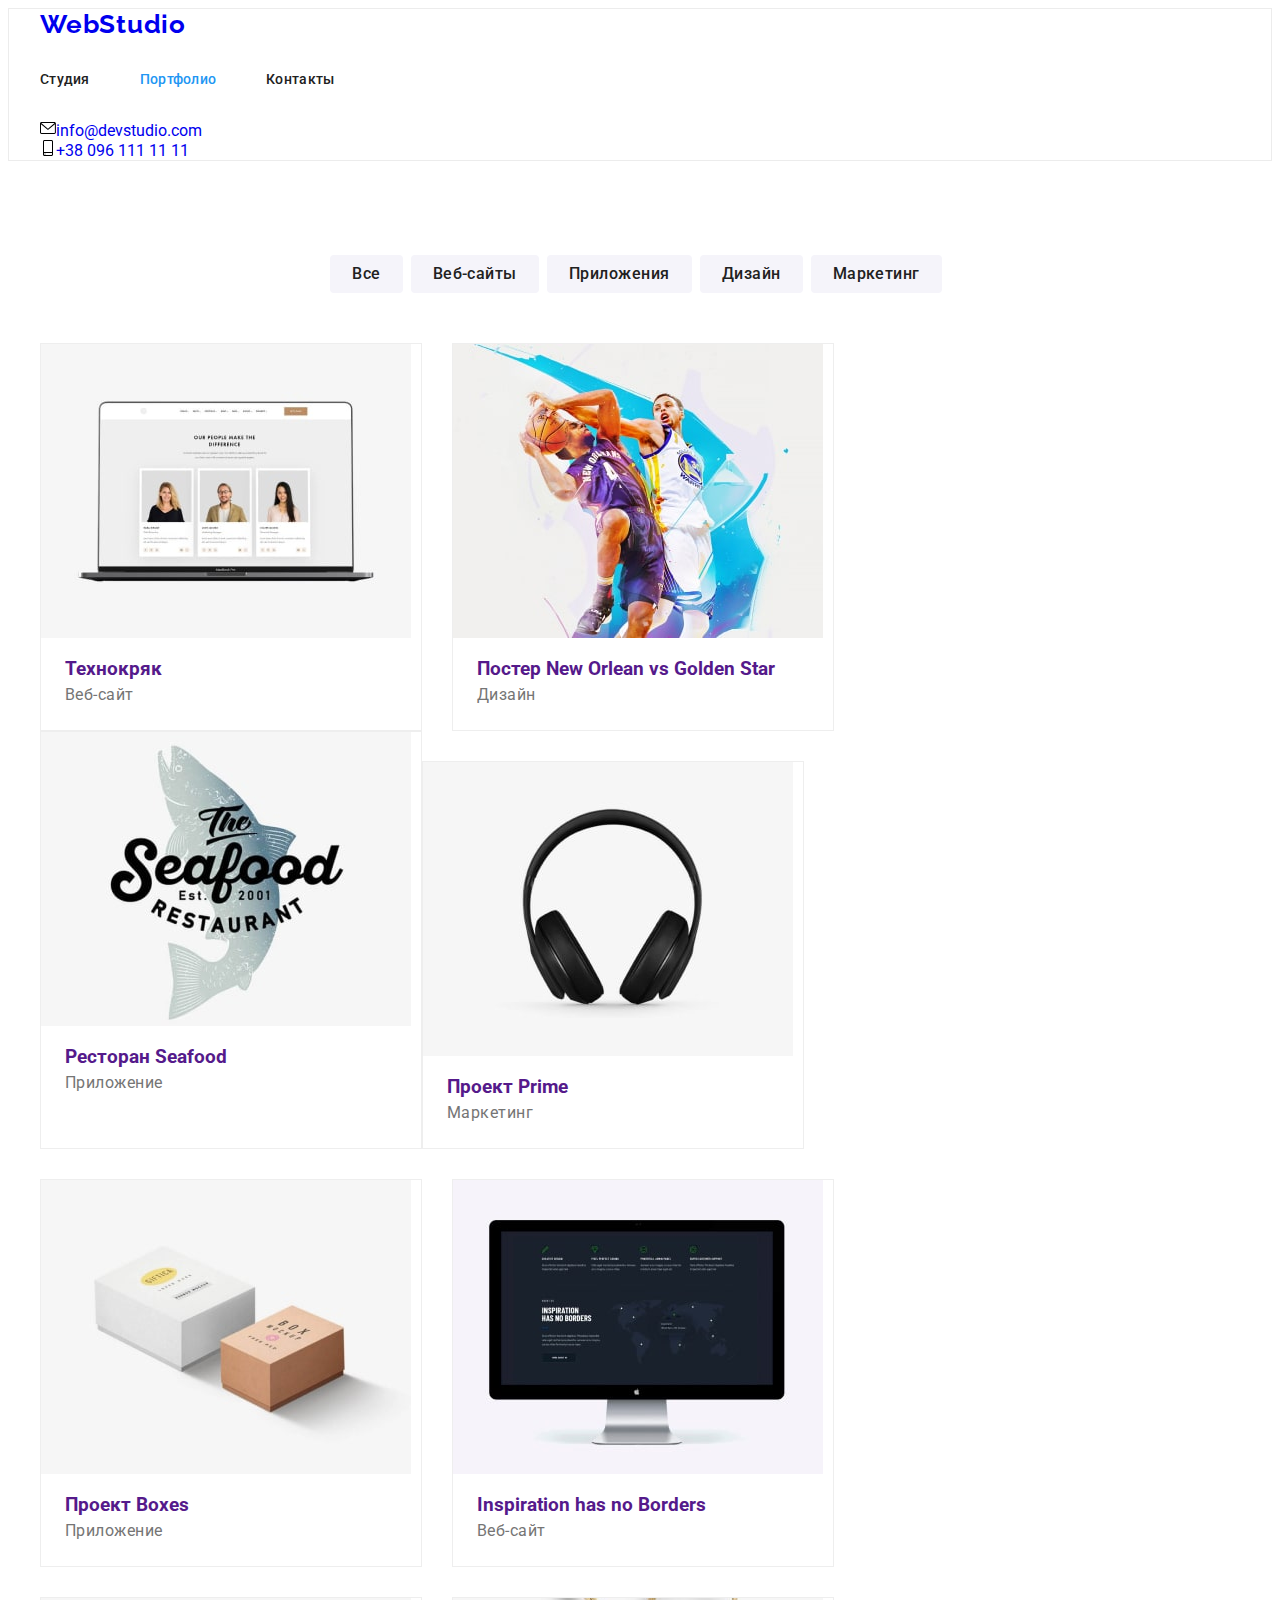
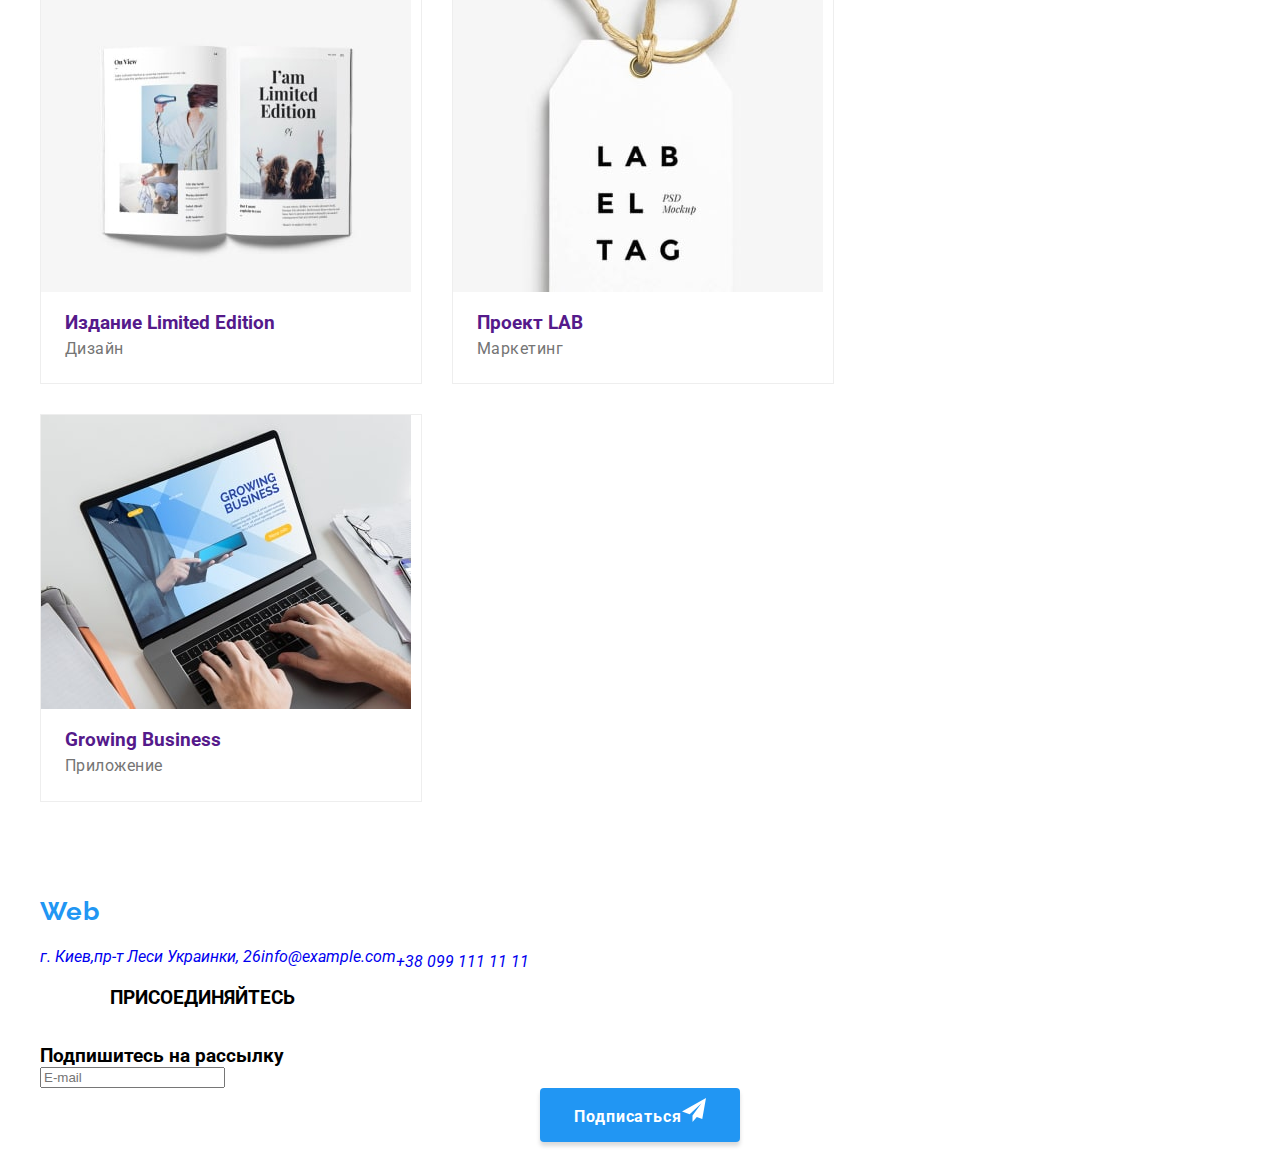
==== commit 3b32a248: "dz-07-part-5" ====
--- a/portfolio.html
+++ b/portfolio.html
@@ -48,145 +48,145 @@
         <section class="portfolio section">
             <div class="container">
                 <h1 class="visually-hidden">Портфолио</h1>
-                <ul class="filter filter-wrapp list">
-                    <li class="filter__item-btn"><button class="secondary-btn" type="button">Все</button></li>
-                    <li class="filter__item-btn"><button class="secondary-btn" type="button">Веб-сайты</button></li>
-                    <li class="filter__item-btn"><button class="secondary-btn" type="button">Приложения</button></li>
-                    <li class="filter__item-btn"><button class="secondary-btn" type="button">Дизайн</button></li>
-                    <li class="filter__item-btn"><button class="secondary-btn" type="button">Маркетинг</button></li>
+                <ul class="filter list">
+                    <li class="filter__item"><button class="secondary-btn" type="button">Все</button></li>
+                    <li class="filter__item"><button class="secondary-btn" type="button">Веб-сайты</button></li>
+                    <li class="filter__item"><button class="secondary-btn" type="button">Приложения</button></li>
+                    <li class="filter__item"><button class="secondary-btn" type="button">Дизайн</button></li>
+                    <li class="filter__item"><button class="secondary-btn" type="button">Маркетинг</button></li>
                 </ul>
                 <h2 class="visually-hidden">Примеры работ</h2>
                 <ul class="portfolio-list list">
-                    <li class="portfolio-item">
-                        <div class="portfolio-item-wrap">
+                    <li class="portfolio-list__item">
+                        <div class="portfolio-list__item-wrap">
                             <img src="./images/img(05)-min.jpg" alt="экран ноутбука" width="370">
-                            <p class="portfolio-text-invisible">Технокряк это современная площадка распространения
-                                коронавируса.
-                                Компании используют эту платформу для цифрового
-                                шпионажа и атак на защищённые сервера конкурентов.</p>
-                        </div>
-                        <div class="type-work">
-                            <a class="link" href="">
-                                <h3 class="portfolio-title">Технокряк</h3>
-                                <p class="portfolio-text">Веб-сайт</p>
-                            </a>
-                        </div>
-                    </li>
-                    <li class="portfolio-item">
-                        <div class="portfolio-item-wrap">
+                            <p class="portfolio-list__text-invisible">Технокряк это современная площадка распространения
+                                коронавируса.
+                                Компании используют эту платформу для цифрового
+                                шпионажа и атак на защищённые сервера конкурентов.</p>
+                        </div>
+                        <div class="type-work">
+                            <a class="link" href="">
+                                <h3 class="portfolio-list__title">Технокряк</h3>
+                                <p class="portfolio-list__text">Веб-сайт</p>
+                            </a>
+                        </div>
+                    </li>
+                    <li class="portfolio-list__item">
+                        <div class="portfolio-list__item-wrap">
                             <img src="./images/img(06)-min.jpg" alt="постер два баскетболиста" width="370">
-                            <p class="portfolio-text-invisible">Технокряк это современная площадка распространения
-                                коронавируса.
-                                Компании используют эту платформу для цифрового
-                                шпионажа и атак на защищённые сервера конкурентов.</p>
-                        </div>
-                        <div class="type-work">
-                            <a class="link" href="">
-                                <h3 class="portfolio-title">Постер New Orlean vs Golden Star</h3>
-                                <p class="portfolio-text">Дизайн</p>
-                            </a>
-                        </div>
-                    </li>
-                    <li class="portfolio-item">
-                        <div class="portfolio-item-wrap">
+                            <p class="portfolio-list__text-invisible">Технокряк это современная площадка распространения
+                                коронавируса.
+                                Компании используют эту платформу для цифрового
+                                шпионажа и атак на защищённые сервера конкурентов.</p>
+                        </div>
+                        <div class="type-work">
+                            <a class="link" href="">
+                                <h3 class="portfolio-list__title">Постер New Orlean vs Golden Star</h3>
+                                <p class="portfolio-list__text">Дизайн</p>
+                            </a>
+                        </div>
+                    </li>
+                    <li class="portfolio-list__item">
+                        <div class="portfolio-list__item-wrap">
                             <img src="./images/img(07)-min.jpg" alt="логотип на рыбе" width="370">
-                            <p class="portfolio-text-invisible">Технокряк это современная площадка распространения
-                                коронавируса.
-                                Компании используют эту платформу для цифрового
-                                шпионажа и атак на защищённые сервера конкурентов.</p>
-                        </div>
-                        <div class="type-work">
-                            <a class="link" href="">
-                                <h3 class="portfolio-title">Ресторан Seafood</h3>
-                                <p class="portfolio-text">Приложение</p>
-                            </a>
-                        </div>
-                    </li>
-                    <li class="portfolio-item">
-                        <div class="portfolio-item-wrap">
+                            <p class="portfolio-list__text-invisible">Технокряк это современная площадка распространения
+                                коронавируса.
+                                Компании используют эту платформу для цифрового
+                                шпионажа и атак на защищённые сервера конкурентов.</p>
+                        </div>
+                        <div class="type-work">
+                            <a class="link" href="">
+                                <h3 class="portfolio-list__title">Ресторан Seafood</h3>
+                                <p class="portfolio-list__text">Приложение</p>
+                            </a>
+                        </div>
+                    </li>
+                    <li class="portfolio-list__item">
+                        <div class="portfolio-list__item-wrap">
                             <img src="./images/img(08)-min.jpg" alt="наушники" width="370">
-                            <p class="portfolio-text-invisible">Технокряк это современная площадка распространения
+                            <p class="portfolio-list__text-invisible">Технокряк это современная площадка распространения
                                 коронавируса.
                                 Компании используют эту платформу для цифрового
                                 шпионажа и атак на защищённые сервера конкурентов.</p>
                         </div>
                         <div class="type-work"><a class="link" href="">
-                                <h3 class="portfolio-title">Проект Prime</h3>
-                                <p class="portfolio-text">Маркетинг</p>
-                            </a>
-                        </div>
-                    </li>
-                    <li class="portfolio-item">
-                        <div class="portfolio-item-wrap">
+                                <h3 class="portfolio-list__title">Проект Prime</h3>
+                                <p class="portfolio-list__text">Маркетинг</p>
+                            </a>
+                        </div>
+                    </li>
+                    <li class="portfolio-list__item">
+                        <div class="portfolio-list__item-wrap">
                             <img src="./images/img(09)-min.jpg" alt="две коробки" width="370">
-                            <p class="portfolio-text-invisible">Технокряк это современная площадка распространения
+                            <p class="portfolio-list__text-invisible">Технокряк это современная площадка распространения
                                 коронавируса.
                                 Компании используют эту платформу для цифрового
                                 шпионажа и атак на защищённые сервера конкурентов.</p>
                         </div>
                         <div class="type-work"><a class="link" href="">
-                                <h3 class="portfolio-title">Проект Boxes</h3>
-                                <p class="portfolio-text">Приложение</p>
-                            </a>
-                        </div>
-                    </li>
-                    <li class="portfolio-item">
-                        <div class="portfolio-item-wrap">
+                                <h3 class="portfolio-list__title">Проект Boxes</h3>
+                                <p class="portfolio-list__text">Приложение</p>
+                            </a>
+                        </div>
+                    </li>
+                    <li class="portfolio-list__item">
+                        <div class="portfolio-list__item-wrap">
                             <img src="./images/img(010)-min.jpg" alt="монитор" width="370">
-                            <p class="portfolio-text-invisible">Технокряк это современная площадка распространения
-                                коронавируса.
-                                Компании используют эту платформу для цифрового
-                                шпионажа и атак на защищённые сервера конкурентов.</p>
-                        </div>
-                        <div class="type-work">
-                            <a class="link" href="">
-                                <h3 class="portfolio-title">Inspiration has no Borders</h3>
-                                <p class="portfolio-text">Веб-сайт</p>
-                            </a>
-                        </div>
-                    </li>
-                    <li class="portfolio-item">
-                        <div class="portfolio-item-wrap">
+                            <p class="portfolio-list__text-invisible">Технокряк это современная площадка распространения
+                                коронавируса.
+                                Компании используют эту платформу для цифрового
+                                шпионажа и атак на защищённые сервера конкурентов.</p>
+                        </div>
+                        <div class="type-work">
+                            <a class="link" href="">
+                                <h3 class="portfolio-list__title">Inspiration has no Borders</h3>
+                                <p class="portfolio-list__text">Веб-сайт</p>
+                            </a>
+                        </div>
+                    </li>
+                    <li class="portfolio-list__item">
+                        <div class="portfolio-list__item-wrap">
                             <img src="./images/img(011)-min.jpg" alt="монитор" width="370">
-                            <p class="portfolio-text-invisible">Технокряк это современная площадка распространения
-                                коронавируса.
-                                Компании используют эту платформу для цифрового
-                                шпионажа и атак на защищённые сервера конкурентов.</p>
-                        </div>
-                        <div class="type-work">
-                            <a class="link" href="">
-                                <h3 class="portfolio-title">Издание Limited Edition</h3>
-                                <p class="portfolio-text">Дизайн</p>
-                            </a>
-                        </div>
-                    </li>
-                    <li class="portfolio-item">
-                        <div class="portfolio-item-wrap">
+                            <p class="portfolio-list__text-invisible">Технокряк это современная площадка распространения
+                                коронавируса.
+                                Компании используют эту платформу для цифрового
+                                шпионажа и атак на защищённые сервера конкурентов.</p>
+                        </div>
+                        <div class="type-work">
+                            <a class="link" href="">
+                                <h3 class="portfolio-list__title">Издание Limited Edition</h3>
+                                <p class="portfolio-list__text">Дизайн</p>
+                            </a>
+                        </div>
+                    </li>
+                    <li class="portfolio-list__item">
+                        <div class="portfolio-list__item-wrap">
                             <img src="./images/img(012)-min.jpg" alt="белая этикетка" width="370">
-                            <p class="portfolio-text-invisible">Технокряк это современная площадка распространения
-                                коронавируса.
-                                Компании используют эту платформу для цифрового
-                                шпионажа и атак на защищённые сервера конкурентов.</p>
-                        </div>
-                        <div class="type-work">
-                            <a class="link" href="">
-                                <h3 class="portfolio-title">Проект LAB</h3>
-                                <p class="portfolio-text">Маркетинг</p>
-                            </a>
-                        </div>
-                    </li>
-                    <li class="portfolio-item">
-                        <div class="portfolio-item-wrap">
+                            <p class="portfolio-list__text-invisible">Технокряк это современная площадка распространения
+                                коронавируса.
+                                Компании используют эту платформу для цифрового
+                                шпионажа и атак на защищённые сервера конкурентов.</p>
+                        </div>
+                        <div class="type-work">
+                            <a class="link" href="">
+                                <h3 class="portfolio-list__title">Проект LAB</h3>
+                                <p class="portfolio-list__text">Маркетинг</p>
+                            </a>
+                        </div>
+                    </li>
+                    <li class="portfolio-list__item">
+                        <div class="portfolio-list__item-wrap">
                             <img src="./images/img(013)-min.jpg" alt="руки на клавиатуре ноутбука" width="370">
-                            <p class="portfolio-text-invisible">Технокряк это современная площадка распространения
-                                коронавируса.
-                                Компании используют эту платформу для цифрового
-                                шпионажа и атак на защищённые сервера конкурентов.</p>
-                        </div>
-                        <div class="type-work">
-                            <a class="link" href="">
-                                <h3 class="portfolio-title">Growing Business</h3>
-                                <p class="portfolio-text">Приложение</p>
+                            <p class="portfolio-list__text-invisible">Технокряк это современная площадка распространения
+                                коронавируса.
+                                Компании используют эту платформу для цифрового
+                                шпионажа и атак на защищённые сервера конкурентов.</p>
+                        </div>
+                        <div class="type-work">
+                            <a class="link" href="">
+                                <h3 class="portfolio-list__title">Growing Business</h3>
+                                <p class="portfolio-list__text">Приложение</p>
                             </a>
                         </div>
                     </li>
--- a/css/main.min.css
+++ b/css/main.min.css
@@ -1,2 +1,2 @@
-.visually-hidden{position:absolute;white-space:nowrap;width:1px;height:1px;overflow:hidden;border:0;padding:0;clip:rect(0 0 0 0);clip-path:inset(50%);margin:-1px}.is-hidden{visibility:hidden;opacity:0;pointer-events:none}body{font-family:'Roboto', sans-serif;color:var(--primary-text-color);background-color:var(--primary-bgr-color)}p,h1,h2,h3,h4,h5,h6{margin:0}ul{margin:0;padding:0}img{display:block;max-width:100%;height:auto}.section{padding:94px 0}.section-title{font-style:normal;font-weight:700;font-size:36px;line-height:1.17;text-align:center;letter-spacing:0.03em;color:#212121;margin-bottom:50px}.container{width:1200px;padding:0 15px;margin:0 auto}.list{list-style:none}.link{text-decoration:none}.primary-btn{cursor:pointer;font-family:inherit;font-weight:700;font-size:16px;line-height:1.87;letter-spacing:0.06em;color:var(--secondary-text-color);background-color:var(--accent-color);display:block;margin:0 auto;transition:background-color var(--transition-cubic)}.primary-btn:focus,.primary-btn:hover{background-color:var(--accent-color)}.primary-btn{min-width:200px;min-height:50px;padding:10px 32px;border:none;box-shadow:0px 4px 4px rgba(0,0,0,0.15);border-radius:4px}.secondary-btn{cursor:pointer;font-family:inherit;font-weight:500;font-size:16px;line-height:1.62;letter-spacing:0.03em;color:var(--primary-shade-text-color);background-color:var(--secondary-shade-bgr-color);border-radius:4px;padding:6px 22px;border:none;transition:background-color var(--transition-cubic),color var(--transition-cubic)}.secondary-btn:hover,.secondary-btn:focus{color:var(--secondary-text-color);background-color:var(--accent-color);box-shadow:0px 3px 1px rgba(0,0,0,0.1),0px 1px 2px rgba(0,0,0,0.08),0px 2px 2px rgba(0,0,0,0.12)}.logo{font-family:Raleway;font-style:normal;font-weight:700;font-size:26px;line-height:1.19;letter-spacing:0.03em}.logo__web{color:#2196f3}.logo--black{color:#000}.logo--white{color:#fff}.container-logo-icons{display:flex;align-items:baseline}.header_nav{margin-left:93px}.site-nav{display:flex;align-items:center}.site-nav__item:not(:last-child){margin-right:50px}.site-nav__link{font-weight:500;font-size:14px;line-height:1.14;letter-spacing:0.02em;color:#212121;padding:32px 0;display:block;transition:color 250ms cubic-bezier(0.4, 0, 0.2, 1);position:relative}.site-nav__link__link.current::after{content:'';position:absolute;left:0;bottom:0;display:block;width:100%;height:4px;border-radius:10px;background-color:#2196f3}.current{color:#2196f3}.site-nav__link:hover,.site-nav__link:focus{color:#2196f3}.header__container{display:flex;align-items:center}.contacts{display:flex;align-items:center;margin-left:auto}.contacts:not(:last-child){margin-right:50px}.contacts__link{font-family:Roboto;font-style:normal;font-weight:500;font-size:14px;line-height:1.14;letter-spacing:0.02em;color:#757575;padding:32px 0;transition:color 250ms cubic-bezier(0.4, 0, 0.2, 1)}.contacts__item{display:flex;align-items:center;justify-content:center;margin-left:30px}.contacts__link:hover,.contacts__link:focus{color:#2196f3}.contacts__icon{margin-right:10px}.contacts__icon{fill:currentColor}.main-section{font-weight:900;font-size:44px;line-height:1.36;text-align:center;letter-spacing:0.06em;text-transform:uppercase;color:#fff;background-color:#2f303a;background-size:cover;background-image:linear-gradient(rgba(47,48,58,0.4), rgba(47,48,58,0.4)),url(../images/hero-bg.jpg);background-repeat:no-repeat;background-position:center;padding:200px 0}.main-section__title{font-size:44px;max-width:696px;margin:0 auto 30px}.special-list__icon-wrapp{display:flex;justify-content:center;background-color:#f5f4fa;padding:25px 100px;margin-bottom:30px;border-radius:4px}.special-list__icon-wrapp+.special-list__icon-wrapp{margin-left:30px}.special{padding-bottom:47px}.special-list{display:flex}.special-list__item{margin-right:30px}.special-list__item:not(:last-child){margin-right:30px}.special-list__title{font-weight:700;font-size:14px;line-height:1.14;letter-spacing:0.03em;text-transform:uppercase;color:#212121;margin-bottom:10px}.special-list__text{font-weight:400;font-size:14px;line-height:1.71;letter-spacing:0.03em;color:#757575}.works__item{position:relative}.works__text-wrapp{background:rgba(47,48,58,0.8);width:100%;position:absolute;padding:27px;text-align:center;left:0;bottom:0}.works__text{font-weight:700;font-size:14px;line-height:1.14;text-align:center;letter-spacing:0.03em;text-transform:uppercase;color:#fff}.section-work{padding-top:47px}.works{display:flex}.works__item:not(:last-child){margin-right:30px}.team{background-color:#f5f4fa}.team-list{display:flex}.team-list__item:not(:last-child){margin-right:30px}.team-list__teammate{padding:30px 0;background:#fff;box-shadow:0px 1px 3px rgba(0,0,0,0.12),0px 1px 1px rgba(0,0,0,0.14),0px 2px 1px rgba(0,0,0,0.2);border-radius:0px 0px 4px 4px}.team-list__teammate-name{font-style:normal;font-weight:500;font-size:16px;color:#212121}.team-list__teammate-position{margin-top:10px;margin-bottom:16px;font-weight:400;font-size:16px;color:#757575}.social-list{display:flex;justify-content:center}.social-list__item{width:44px;height:44px}.social-list__item+.social-list__item{margin-left:10px}.social-list__link{width:100%;height:100%;border-radius:50%;display:flex;align-items:center;justify-content:center;transition:background-color var(--transition-cubic)}.social-list__link:hover,.social-list__link:focus{background-color:var(--accent-color)}.social-list__link:hover .social-list__icon,.social-list__link:focus .social-list__icon{fill:var(--secondary-text-color)}.social-list__icon{fill:var(--border-clients-color);transition:fill var(--transition-cubic)}.join{display:flex;padding:0}.join-wrapp+.join-wrapp{margin-left:10px}.social-white__link{border-radius:50%;display:flex;align-items:center;justify-content:center;width:44px;height:44px;background-color:var(--footer-social-bgr-color);transition:background-color var(--transition-cubic)}.social-white__link:hover,.social-white__link:focus{background-color:var(--accent-color)}.clients{display:flex;justify-content:center;align-items:center}.clients__item :not(:last-child){margin-left:30px}.clients__link{display:flex;justify-content:center;align-items:center;width:170px;height:92px;border:1px solid #afb1b8;border-radius:4px;color:#afb1b8;transition:border 250ms cubic-bezier(0.4, 0, 0.2, 1),color 250ms cubic-bezier(0.4, 0, 0.2, 1)}.clients__link:hover,.clients__link:focus{border-color:#2196f3}.clients__link:hover,.clients__link:focus{color:#2196f3}.clients__icon{fill:currentColor}.footer-styles{font-style:normal;font-weight:400;font-size:14px;line-height:1.71;letter-spacing:0.03em}.footer__title{font-size:14px;line-height:1.14;letter-spacing:0.03em;text-transform:uppercase;color:#fff;margin-bottom:12px}.address{margin-top:20px}.footer--contacts{display:block}.contact__map{color:#fff;transition:color 250ms cubic-bezier(0.4, 0, 0.2, 1)}.contact__map:hover,.contact__map:focus{color:#2196f3}.footer-section{padding:60px 0;background-color:#2f303a}.contact__link{color:#212121;transition:color 250ms cubic-bezier(0.4, 0, 0.2, 1)}.contact__link:hover,.contact__link:focus{color:#2196f3}.box:not(:last-child){margin-bottom:9px}.container-join{justify-content:flex-start;margin-left:70px;margin-top:12px}.mailing-container{margin-left:auto;margin-top:12px}.mailing-form{display:flex}.mailing-form__input{margin-right:12px;border-radius:4px;padding-left:16px;background-color:transparent;transition:border-color 250ms cubic-bezier(0.4, 0, 0.2, 1);width:358px;min-height:50px;border:1px solid rgba(255,255,255,0.3)}.E-mail{font-weight:normal;font-size:16px;line-height:1.25;display:flex;align-items:center;letter-spacing:0.03em;color:rgba(255,255,255,0.6)}.mailing-form__btn{align-items:center;display:inline-flex}.mailing-form__send{background-repeat:no-repeat;background-position:center;background-size:cover;margin-left:10px}.filter-wrapp{margin-bottom:50px}.filter-wrapp{display:flex;justify-content:center}.filter__item-btn:not(:last-child){margin-right:8px}.filter__item-btn{margin-right:8px}.portfolio-title{font-style:normal;font-weight:500;font-size:18px;line-height:2;letter-spacing:0.06em;color:var(--primary-shade-text-color)}.portfolio-text{font-size:16px;line-height:1.87;letter-spacing:0.03em;color:var(--primary-shade-2-text-color)}.portfolio-list{display:flex;flex-wrap:wrap}.portfolio-item:hover,.portfolio-item:focus{box-shadow:0px 1px 1px rgba(0,0,0,0.12),0px 4px 4px rgba(0,0,0,0.06),1px 4px 6px rgba(0,0,0,0.16)}.portfolio-item:hover .portfolio-text-invisible{transform:translateY(0)}.portfolio-item{border:1px solid var(--border-portfolio-item-color);transition:box-shadow var(--transition-cubic)}.portfolio-item{flex-basis:calc((100% - 60px) / 3)}.portfolio-item:not(:nth-child(3n)){margin-right:30px}.portfolio-item:not(:nth-child(-n+3)){margin-top:30px}.type-work{padding:20px 24px}.portfolio-item-wrap{position:relative;overflow:hidden}.portfolio-text-invisible{font-style:normal;font-weight:normal;font-size:18px;line-height:1.56;letter-spacing:0.03em;color:var(--secondary-text-color);background-color:var(--bgr-accent-color);position:absolute;top:0;left:0;padding:63px 24px;height:101%;transform:translateY(100%);transition:transform 250ms}.header-portfolio{border:1px solid #ececec}.backdrop{display:flex;justify-content:center;align-items:center;width:100vw;height:100vh;background-color:rgba(0,0,0,0.2);position:fixed;top:0;left:0;transition:opacity 250ms, visibility 250ms}.backdrop.is-hidden .modal{transform:scale(0.7)}.modal{width:528px;min-height:581px;padding:40px;background-color:#fff;border-radius:5px;position:absolute;transform:scale(1);transition:transform 250ms cubic-bezier(0.4, 0, 0.2, 1)}.modal-close{cursor:pointer;position:absolute;top:8px;right:8px;width:30px;height:30px;background-color:transparent;background:#fff;border:1px solid rgba(0,0,0,0.1);border-radius:50%;display:flex;align-items:center;justify-content:center}.close-icon:hover,.close-icon:focus{fill:#2196f3;transition:fill transition-cubic}.modal-title{font-weight:bold;font-size:20px;line-height:1.15;text-align:center;letter-spacing:0.03em;color:#212121;margin-bottom:12px}.form-field{margin-bottom:10px}.modal-form__input-text{font-weight:normal;font-size:12px;line-height:1.17;letter-spacing:0.01em;color:#757575;background-color:transparent;margin-bottom:4px;display:block}.form-field-textarea{margin-bottom:20px;display:flex;flex-direction:column}.input-wrap{position:relative}.modal-form__input{width:100%;height:40px;border:1px solid rgba(33,33,33,0.2);border-radius:4px;outline:none;padding-left:42px;background-color:transparent;color:#000;transition:border-color 250ms cubic-bezier(0.4, 0, 0.2, 1)}.modal-form__input:focus+.input-icon{fill:#2196f3}.modal-form__input:focus{border-color:#2196f3}.input-icon{position:absolute;margin-left:12px;top:50%;transform:translateY(-50%);left:0;transition:fill 250ms cubic-bezier(0.4, 0, 0.2, 1)}.modal-text{width:448px;height:120px;border:1px solid rgba(33,33,33,0.2);border-radius:4px;outline:none;padding:12px 16px;resize:none}.modal-text:focus{border-color:#2196f3}.modal-text::placeholder{font-weight:normal;font-size:12px;line-height:14px;letter-spacing:0.01em;color:rgba(117,117,117,0.5)}.checkbox-field{cursor:pointer;margin-bottom:30px}.modal-check__text{font-weight:normal;font-size:14px;line-height:1.71;letter-spacing:0.03em;color:#757575;display:flex;align-items:center}.modal-check__text span{width:16px;height:15px;border:2px solid #212121;margin-right:8px;border-radius:2px;display:flex;align-items:center;justify-content:center}.icon-check{fill:#fff}.check-link{text-decoration-skip-ink:none;color:#2196f3}.modal-check:checked+.modal-check__text span{background-color:#2196f3;border:none}
+.visually-hidden{position:absolute;white-space:nowrap;width:1px;height:1px;overflow:hidden;border:0;padding:0;clip:rect(0 0 0 0);clip-path:inset(50%);margin:-1px}.is-hidden{visibility:hidden;opacity:0;pointer-events:none}body{font-family:'Roboto', sans-serif;color:var(--primary-text-color);background-color:var(--primary-bgr-color)}p,h1,h2,h3,h4,h5,h6{margin:0}ul{margin:0;padding:0}img{display:block;max-width:100%;height:auto}.section{padding:94px 0}.section-title{font-style:normal;font-weight:700;font-size:36px;line-height:1.17;text-align:center;letter-spacing:0.03em;color:#212121;margin-bottom:50px}.container{width:1200px;padding:0 15px;margin:0 auto}.list{list-style:none}.link{text-decoration:none}.primary-btn{cursor:pointer;font-family:inherit;font-weight:700;font-size:16px;line-height:1.87;letter-spacing:0.06em;color:#fff;background-color:#2196f3;display:block;margin:0 auto;transition:background-color 250ms cubic-bezier(0.4, 0, 0.2, 1)}.primary-btn:focus,.primary-btn:hover{background-color:#2196f3}.primary-btn{min-width:200px;min-height:50px;padding:10px 32px;border:none;box-shadow:0px 4px 4px rgba(0,0,0,0.15);border-radius:4px}.secondary-btn{cursor:pointer;font-family:inherit;font-weight:500;font-size:16px;line-height:1.62;letter-spacing:0.03em;color:#212121;background-color:#f5f4fa;border-radius:4px;padding:6px 22px;border:none;transition:background-color 250ms cubic-bezier(0.4, 0, 0.2, 1),color 250ms cubic-bezier(0.4, 0, 0.2, 1)}.secondary-btn:hover,.secondary-btn:focus{color:#fff;background-color:#2196f3;box-shadow:0px 3px 1px rgba(0,0,0,0.1),0px 1px 2px rgba(0,0,0,0.08),0px 2px 2px rgba(0,0,0,0.12)}.logo{font-family:Raleway;font-style:normal;font-weight:700;font-size:26px;line-height:1.19;letter-spacing:0.03em}.logo__web{color:#2196f3}.logo--black{color:#000}.logo--white{color:#fff}.header_nav{margin-left:93px}.site-nav{display:flex;align-items:center}.site-nav__item:not(:last-child){margin-right:50px}.site-nav__link{font-weight:500;font-size:14px;line-height:1.14;letter-spacing:0.02em;color:#212121;padding:32px 0;display:block;transition:color 250ms cubic-bezier(0.4, 0, 0.2, 1);position:relative}.site-nav__link__link.current::after{content:'';position:absolute;left:0;bottom:0;display:block;width:100%;height:4px;border-radius:10px;background-color:#2196f3}.current{color:#2196f3}.site-nav__link:hover,.site-nav__link:focus{color:#2196f3}.header__container{display:flex;align-items:center}.contacts{display:flex;align-items:center;margin-left:auto}.contacts:not(:last-child){margin-right:50px}.contacts__link{font-family:Roboto;font-style:normal;font-weight:500;font-size:14px;line-height:1.14;letter-spacing:0.02em;color:#757575;padding:32px 0;transition:color 250ms cubic-bezier(0.4, 0, 0.2, 1)}.contacts__item{display:flex;align-items:center;justify-content:center;margin-left:30px}.contacts__link:hover,.contacts__link:focus{color:#2196f3}.contacts__icon{margin-right:10px}.contacts__icon{fill:currentColor}.main-section{font-weight:900;font-size:44px;line-height:1.36;text-align:center;letter-spacing:0.06em;text-transform:uppercase;color:#fff;background-color:#2f303a;background-size:cover;background-image:linear-gradient(rgba(47,48,58,0.4), rgba(47,48,58,0.4)),url(../images/hero-bg.jpg);background-repeat:no-repeat;background-position:center;padding:200px 0}.main-section__title{font-size:44px;max-width:696px;margin:0 auto 30px}.special-list__icon-wrapp{display:flex;justify-content:center;background-color:#f5f4fa;padding:25px 100px;margin-bottom:30px;border-radius:4px}.special-list__icon-wrapp+.special-list__icon-wrapp{margin-left:30px}.special{padding-bottom:47px}.special-list{display:flex}.special-list__item{margin-right:30px}.special-list__item:not(:last-child){margin-right:30px}.special-list__title{font-weight:700;font-size:14px;line-height:1.14;letter-spacing:0.03em;text-transform:uppercase;color:#212121;margin-bottom:10px}.special-list__text{font-weight:400;font-size:14px;line-height:1.71;letter-spacing:0.03em;color:#757575}.works__item{position:relative}.works__text-wrapp{background:rgba(47,48,58,0.8);width:100%;position:absolute;padding:27px;text-align:center;left:0;bottom:0}.works__text{font-weight:700;font-size:14px;line-height:1.14;text-align:center;letter-spacing:0.03em;text-transform:uppercase;color:#fff}.section-work{padding-top:47px}.works{display:flex}.works__item:not(:last-child){margin-right:30px}.team{background-color:#f5f4fa}.team-list{display:flex}.team-list-teammate__styles{line-height:1.19;text-align:center;letter-spacing:0.03em}.team-list__item:not(:last-child){margin-right:30px}.team-list__teammate{padding:30px 32px;background:#fff;box-shadow:0px 1px 3px rgba(0,0,0,0.12),0px 1px 1px rgba(0,0,0,0.14),0px 2px 1px rgba(0,0,0,0.2);border-radius:0px 0px 4px 4px}.team-list__teammate-name{font-style:normal;font-weight:500;font-size:16px;color:#212121}.team-list__teammate-position{margin-top:10px;margin-bottom:16px;font-weight:400;font-size:16px;color:#757575}.social-list__link--secondary--color{border-radius:50%;display:flex;align-items:center;justify-content:center;width:44px;height:44px;background-color:rgba(255,255,255,0.1);transition:background-color 250ms cubic-bezier(0.4, 0, 0.2, 1)}.social-list__link--secondary--color:hover,.social-list__link--secondary--color:focus{background-color:#2196f3}.social-list{display:flex}.social-list__item{width:44px;height:44px}.social-list__item:not(:first-child){margin-left:10px}.social-list__link{width:100%;height:100%;border-radius:50%;display:flex;align-items:center;justify-content:center;transition:background-color 250ms cubic-bezier(0.4, 0, 0.2, 1)}.social-list__link:hover,.social-list__link:focus{background-color:#2196f3}.social-list__link:hover .social-list__icon,.social-list__link:focus .social-list__icon{fill:#fff}.social-list__icon{fill:#afb1b8;transition:fill 250ms cubic-bezier(0.4, 0, 0.2, 1)}.clients{display:flex}.clients__item:not(:first-child){margin-left:30px}.clients__link{display:flex;justify-content:center;align-items:center;width:170px;height:92px;border:1px solid #afb1b8;border-radius:4px;color:#afb1b8;transition:border 250ms cubic-bezier(0.4, 0, 0.2, 1),color 250ms cubic-bezier(0.4, 0, 0.2, 1)}.clients__link:hover,.clients__link:focus{border-color:#2196f3}.clients__link:hover,.clients__link:focus{color:#2196f3}.clients__icon{fill:currentColor}.footer__title{font-size:14px;line-height:1.14;letter-spacing:0.03em;text-transform:uppercase;color:#fff;margin-bottom:12px}.address{margin-top:20px}.address__contacts{display:block}.address__map{font-style:normal;font-weight:normal;font-size:14px;line-height:1.71;letter-spacing:0.03em;color:#fff;transition:color 250ms cubic-bezier(0.4, 0, 0.2, 1)}.address__map__map:hover,.address__map__map:focus{color:#2196f3}.footer{padding:60px 0;background-color:#2f303a}.address__link{font-style:normal;font-weight:normal;font-size:14px;line-height:1.71;letter-spacing:0.03em;color:rgba(255,255,255,0.6);transition:color 250ms cubic-bezier(0.4, 0, 0.2, 1)}.address__link__link:hover,.address__link__link:focus{color:#2196f3}.footer__container{display:flex;align-items:baseline}.box:not(:last-child){margin-bottom:9px}.container-join{justify-content:flex-start;margin-left:70px;margin-top:12px}.join{display:flex;padding:0}.join-wrapp+.join-wrapp{margin-left:10px}.mailing-container{margin-left:auto;margin-top:12px}.subscrib__form{display:flex}.subscrib__input{margin-right:12px;border-radius:4px;padding-left:16px;background-color:transparent;transition:border-color 250ms cubic-bezier(0.4, 0, 0.2, 1);width:358px;min-height:50px;border:1px solid rgba(255,255,255,0.3)}.E-mail{font-weight:normal;font-size:16px;line-height:1.25;display:flex;align-items:center;letter-spacing:0.03em;color:rgba(255,255,255,0.6)}.primary-btn--flex{align-items:center;display:inline-flex}.primary-btn--icon{background-repeat:no-repeat;background-position:center;background-size:cover;margin-left:10px}.filter{display:flex;justify-content:center;margin-bottom:50px}.filter__item:not(:last-child){margin-right:8px}.filter__item{margin-right:8px}.portfolio-title{font-style:normal;font-weight:500;font-size:18px;line-height:2;letter-spacing:0.06em;color:#212121}.portfolio-list__text{font-size:16px;line-height:1.87;letter-spacing:0.03em;color:#757575}.portfolio-list{display:flex;flex-wrap:wrap}.portfolio-list__item:hover,.portfolio-item:focus{box-shadow:0px 1px 1px rgba(0,0,0,0.12),0px 4px 4px rgba(0,0,0,0.06),1px 4px 6px rgba(0,0,0,0.16)}.portfolio-list__item:hover .portfolio-text-invisible{transform:translateY(0)}.portfolio-list__item{border:1px solid #eee;transition:box-shadow 250ms cubic-bezier(0.4, 0, 0.2, 1)}.portfolio-list__item{flex-basis:calc((100% - 60px) / 3)}.portfolio-list__item:not(:nth-child(3n)){margin-right:30px}.portfolio-list__item:not(:nth-child(-n+3)){margin-top:30px}.type-work{padding:20px 24px}.portfolio-list__item-wrap{position:relative;overflow:hidden}.portfolio-list__text-invisible{font-style:normal;font-weight:normal;font-size:18px;line-height:1.56;letter-spacing:0.03em;color:#fff;background-color:rgba(33,150,243,0.9);position:absolute;top:0;left:0;padding:63px 24px;height:101%;transform:translateY(100%);transition:transform(250ms)}.header-portfolio{border:1px solid #ececec}.backdrop{display:flex;justify-content:center;align-items:center;width:100vw;height:100vh;background-color:rgba(0,0,0,0.2);position:fixed;top:0;left:0;transition:opacity 250ms, visibility 250ms}.backdrop.is-hidden .modal{transform:scale(0.7)}.modal{width:528px;min-height:581px;padding:40px;background-color:#fff;border-radius:5px;position:absolute;transform:scale(1);transition:transform 250ms cubic-bezier(0.4, 0, 0.2, 1)}.modal-close{cursor:pointer;position:absolute;top:8px;right:8px;width:30px;height:30px;background-color:transparent;background:#fff;border:1px solid rgba(0,0,0,0.1);border-radius:50%;display:flex;align-items:center;justify-content:center}.close-icon:hover,.close-icon:focus{fill:#2196f3;transition:fill transition-cubic}.modal-title{font-weight:bold;font-size:20px;line-height:1.15;text-align:center;letter-spacing:0.03em;color:#212121;margin-bottom:12px}.form-field{margin-bottom:10px}.modal-form__input-text{font-weight:normal;font-size:12px;line-height:1.17;letter-spacing:0.01em;color:#757575;background-color:transparent;margin-bottom:4px;display:block}.form-field-textarea{margin-bottom:20px;display:flex;flex-direction:column}.input-wrap{position:relative}.modal-form__input{width:100%;height:40px;border:1px solid rgba(33,33,33,0.2);border-radius:4px;outline:none;padding-left:42px;background-color:transparent;color:#000;transition:border-color 250ms cubic-bezier(0.4, 0, 0.2, 1)}.modal-form__input:focus+.input-icon{fill:#2196f3}.modal-form__input:focus{border-color:#2196f3}.input-icon{position:absolute;margin-left:12px;top:50%;transform:translateY(-50%);left:0;transition:fill 250ms cubic-bezier(0.4, 0, 0.2, 1)}.modal-text{width:448px;height:120px;border:1px solid rgba(33,33,33,0.2);border-radius:4px;outline:none;padding:12px 16px;resize:none}.modal-text:focus{border-color:#2196f3}.modal-text::placeholder{font-weight:normal;font-size:12px;line-height:14px;letter-spacing:0.01em;color:rgba(117,117,117,0.5)}.checkbox-field{cursor:pointer;margin-bottom:30px}.modal-check__text{font-weight:normal;font-size:14px;line-height:1.71;letter-spacing:0.03em;color:#757575;display:flex;align-items:center}.modal-check__text span{width:16px;height:15px;border:2px solid #212121;margin-right:8px;border-radius:2px;display:flex;align-items:center;justify-content:center}.icon-check{fill:#fff}.check-link{text-decoration-skip-ink:none;color:#2196f3}.modal-check:checked+.modal-check__text span{background-color:#2196f3;border:none}
 /*# sourceMappingURL=main.min.css.map */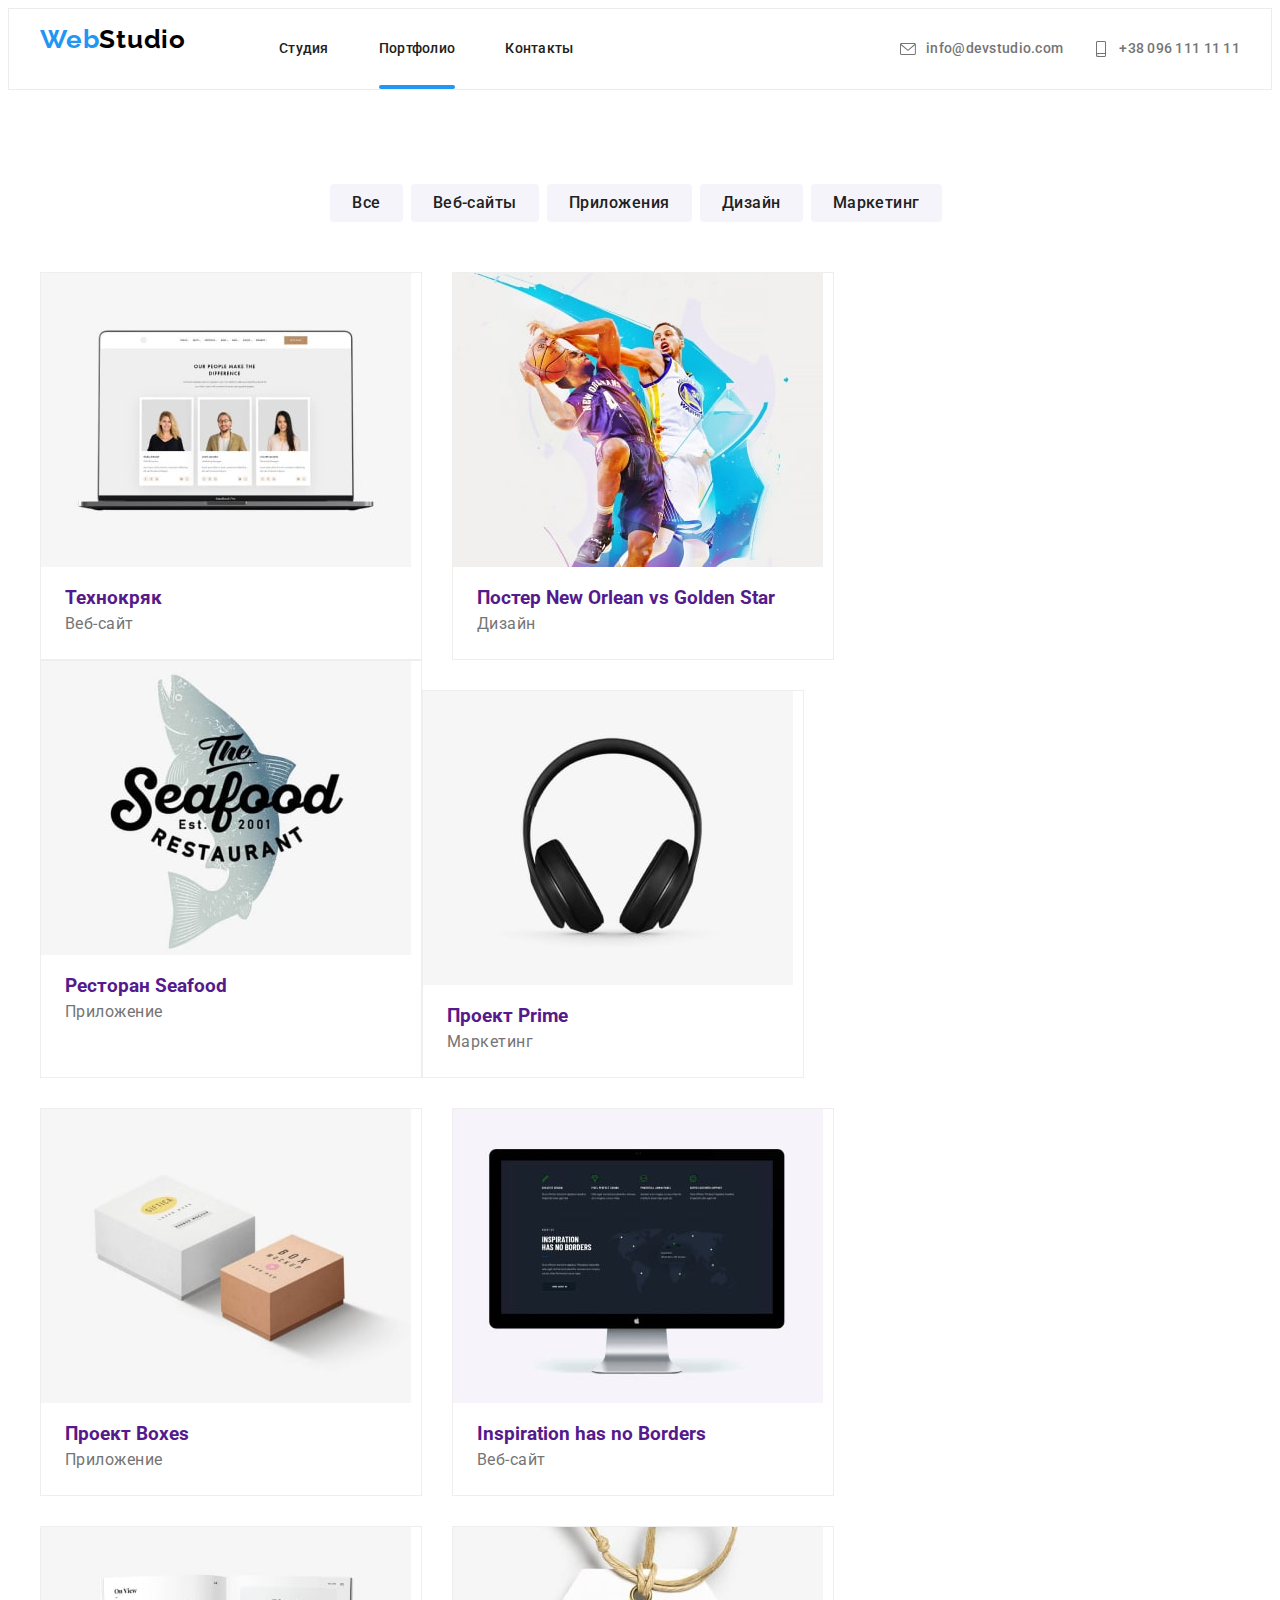
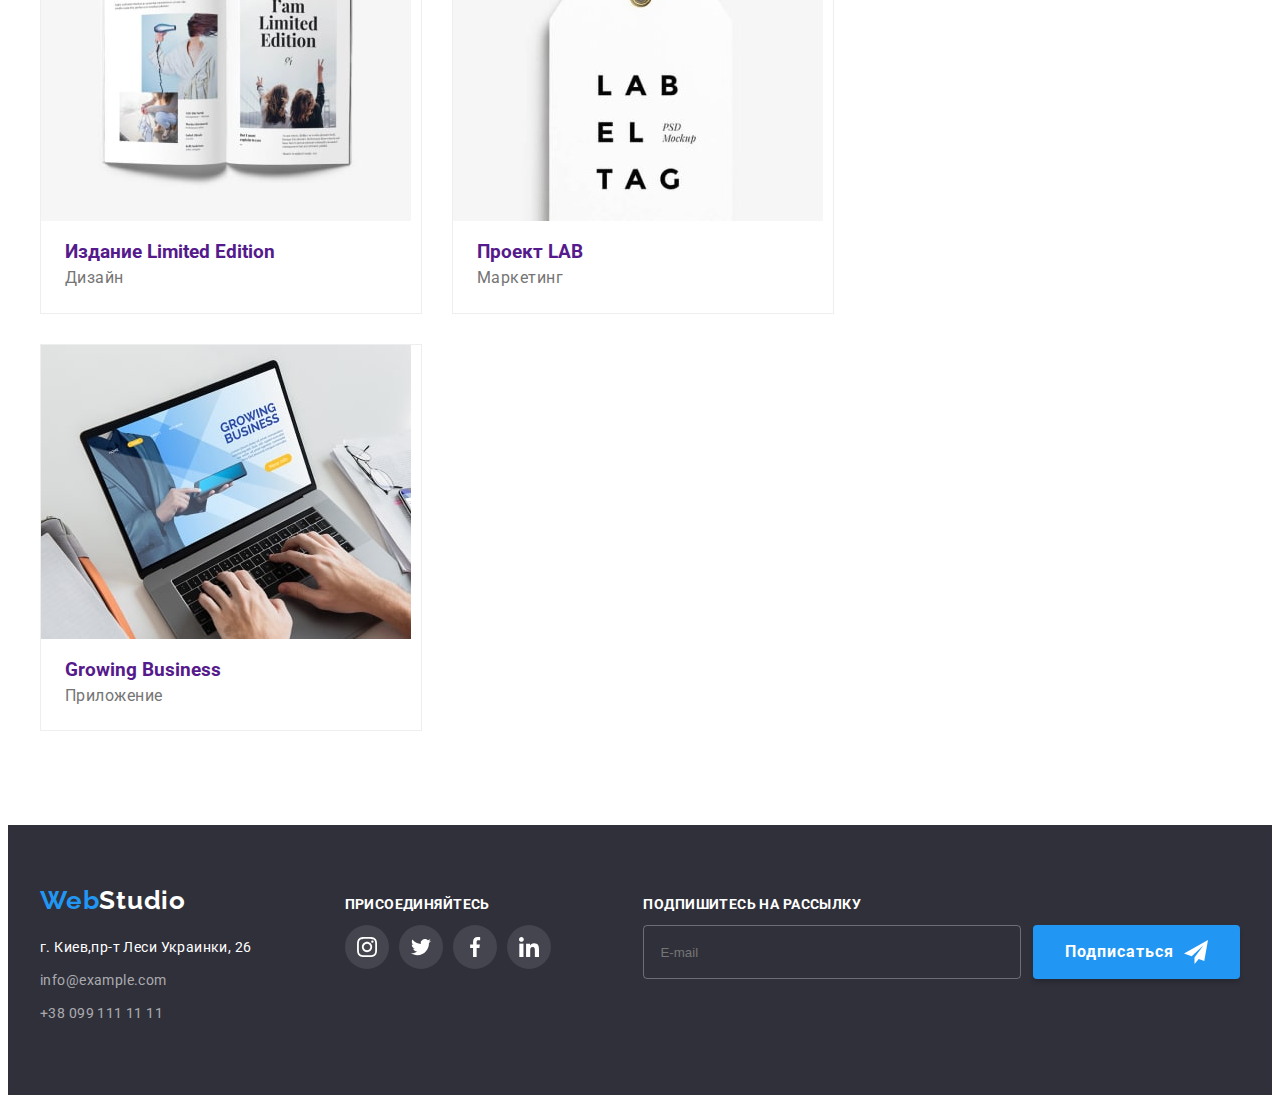
==== commit 3d9a259b: "dz-07-part-5" ====
--- a/portfolio.html
+++ b/portfolio.html
@@ -20,24 +20,24 @@
 
 <body>
     <header class="header-portfolio">
-        <div class="container  header-container">
-            <a class="logo link" href="WebStudio"> <span class="logo-web">Web</span><span
-                    class="logo-black">Studio</span></a>
-            <nav class="nav">
-                <ul class="site-nav list">
-                    <li class="site-nav__item"><a href="./index.html" class="site-nav__link link">Студия</a></li>
-                    <li class="site-nav__item"><a href="./portfolio.html"
-                            class="site-nav__link link current">Портфолио</a></li>
-                    <li class="site-nav__item"><a href="" class="site-nav__link link">Контакты</a></li>
+        <div class="container  header__container">
+            <a class="logo logo--black link" href="WebStudio"> <span class="logo__web">Web</span><span
+                    class>Studio</span></a>
+            <nav class="header__nav">
+                <ul class="nav list">
+                    <li class="nav__item"><a href="./index.html" class="nav__link link">Студия</a></li>
+                    <li class="nav__item"><a href="./portfolio.html"
+                            class="nav__link nav__link--current link">Портфолио</a></li>
+                    <li class="nav__item"><a href="" class="nav__link link">Контакты</a></li>
                 </ul>
             </nav>
-            <ul class="header-contacts list">
-                <li class="header-contact"><a class="header-contact__link link" href="mailto:info@devstudio.com"><svg
-                            class="contact__icon" width="16" height="16">
+            <ul class="contacts list">
+                <li class="contacts__item"><a class="contacts__link link" href="mailto:info@devstudio.com"><svg
+                            class="contacts__icon" width="16" height="16">
                             <use href="./images/icons.svg#icon-envelope"></use>
                         </svg>info@devstudio.com</a></li>
-                <li class="header-contact"><a class="header-contact__link link" href="tel:+380961111111"><svg
-                            class="contact__icon" width="16" height="16">
+                <li class="contacts__item"><a class="contacts__link link" href="tel:+380961111111"><svg
+                            class="contacts__icon" width="16" height="16">
                             <use href="./images/icons.svg#icon-smartphone"></use>
                         </svg>+38 096 111 11
                         11</a></li>
@@ -194,70 +194,68 @@
             </div>
         </section>
     </main>
-    <footer class="footer-section">
-        <div class="container container-logo-icons">
-            <div class="container-footer">
+    <footer class="footer">
+        <div class="container footer__container">
+            <div class="footer__address__container">
                 <a class="logo logo--white link" href="WebStudio"><span class="logo__web">Web</span><span
                         class="">Studio</span></a>
                 <address class="address">
-                    <ul class="contacts list">
-                        <li class="contact__item box">
-                            <a class="contact__map link footer-styles" href="https://goo.gl/maps/kV6BVvsJmheGVxGN6"
-                                target="_blank" rel="noopener noreferrer">г.
+                    <ul class="address__contacts list">
+                        <li class="address__item box">
+                            <a class="address__map link" href="https://goo.gl/maps/kV6BVvsJmheGVxGN6" target="_blank"
+                                rel="noopener noreferrer">г.
                                 Киев,пр-т Леси Украинки, 26
                             </a>
                         </li>
                         <li class="contact__item box">
-                            <a class="contact__link link footer-styles"
-                                href="mailto:info@example.com">info@example.com</a>
+                            <a class="address__link link" href="mailto:info@example.com">info@example.com</a>
                         </li>
                         <li class="contact__item box">
-                            <a class="contact__link link footer-styles" href="tel:+380991111111">+38 099 111 11 11</a>
+                            <a class="address__link link" href="tel:+380991111111">+38 099 111 11 11</a>
                         </li>
                     </ul>
             </div>
             </address>
-            <div class="container-join">
-                <h3 class="footer-title">ПРИСОЕДИНЯЙТЕСЬ</h3>
-                <ul class="join list">
-                    <li class="social-white join-wrapp">
-                        <a href="" class="social-white__link">
-                            <svg class="social-white__icon" width="20" height="20">
+            <div class="footer__join__container">
+                <h3 class="footer__title">ПРИСОЕДИНЯЙТЕСЬ</h3>
+                <ul class="social-list list">
+                    <li class="social-list__item">
+                        <a href="" class="social-list__link social-list__link--secondary--color">
+                            <svg class="social-list__icon" width="20" height="20">
                                 <use href="./images/icons.svg#icon-instagram-2"></use>
                             </svg>
                         </a>
                     </li>
-                    <li class="social-white join-wrapp">
-                        <a href="" class="social-white__link">
-                            <svg class="social-white__icon" width="20" height="20">
+                    <li class="social-list__item">
+                        <a href="" class="social-list__link social-list__link--secondary--color">
+                            <svg class="social-list__icon" width="20" height="20">
                                 <use href="./images/icons.svg#icon-twitter-2"></use>
                             </svg></a>
                     </li>
-                    <li class="social-white join-wrapp">
-                        <a href="" class="social-white__link">
-                            <svg class="social-white__icon" width="20" height="20">
+                    <li class="social-list__item">
+                        <a href="" class="social-list__link social-list__link--secondary--color">
+                            <svg class="social-list__icon" width="20" height="20">
                                 <use href="./images/icons.svg#icon-facebook-2"></use>
                             </svg></a>
                     </li>
-                    <li class="social-white join-wrapp">
-                        <a href="" class="social-white__link">
-                            <svg class="social-white__icon" width="20" height="20">
+                    <li class="social-list__item">
+                        <a href="" class="social-list__link social-list__link--secondary--color">
+                            <svg class="social-list__icon" width="20" height="20">
                                 <use href="./images/icons.svg#icon-linkedin-2"></use>
                             </svg></a>
                     </li>
                 </ul>
             </div>
-            <div class="mailing-container">
-                <h3 class="footer-title">Подпишитесь на рассылку</h3>
-                <form action="#" class="mailing-form">
-                    <div class="mailing-input-wrap">
-                        <input type="text" name="mailing-email" class="mailing-form__input" id="mailing-email"
-                            placeholder="E-mail" />
-                        <button class="primary-btn mailing-form__btn" type="submit">Подписаться<svg
-                                class="mailing-form__send" width="24" height="24">
-                                <use href="./images/icons.svg#icon-send"></use>
-                            </svg>
-                        </button>
+            <div class="footer__mailing__container">
+                <h3 class="footer__title">Подпишитесь на рассылку</h3>
+                <form action="#" class="subscrib__form">
+                    <input type="text" name="mailing-email" class="subscrib__input" id="mailing-email"
+                        placeholder="E-mail" />
+                    <button class="primary-btn--flex" type="submit">Подписаться<svg class="primary-btn--icon" width="24"
+                            height="24">
+                            <use href="./images/icons.svg#icon-send"></use>
+                        </svg>
+                    </button>
                 </form>
             </div>
         </div>
--- a/css/main.min.css
+++ b/css/main.min.css
@@ -1,2 +1,2 @@
-.visually-hidden{position:absolute;white-space:nowrap;width:1px;height:1px;overflow:hidden;border:0;padding:0;clip:rect(0 0 0 0);clip-path:inset(50%);margin:-1px}.is-hidden{visibility:hidden;opacity:0;pointer-events:none}body{font-family:'Roboto', sans-serif;color:var(--primary-text-color);background-color:var(--primary-bgr-color)}p,h1,h2,h3,h4,h5,h6{margin:0}ul{margin:0;padding:0}img{display:block;max-width:100%;height:auto}.section{padding:94px 0}.section-title{font-style:normal;font-weight:700;font-size:36px;line-height:1.17;text-align:center;letter-spacing:0.03em;color:#212121;margin-bottom:50px}.container{width:1200px;padding:0 15px;margin:0 auto}.list{list-style:none}.link{text-decoration:none}.primary-btn{cursor:pointer;font-family:inherit;font-weight:700;font-size:16px;line-height:1.87;letter-spacing:0.06em;color:#fff;background-color:#2196f3;display:block;margin:0 auto;transition:background-color 250ms cubic-bezier(0.4, 0, 0.2, 1)}.primary-btn:focus,.primary-btn:hover{background-color:#2196f3}.primary-btn{min-width:200px;min-height:50px;padding:10px 32px;border:none;box-shadow:0px 4px 4px rgba(0,0,0,0.15);border-radius:4px}.secondary-btn{cursor:pointer;font-family:inherit;font-weight:500;font-size:16px;line-height:1.62;letter-spacing:0.03em;color:#212121;background-color:#f5f4fa;border-radius:4px;padding:6px 22px;border:none;transition:background-color 250ms cubic-bezier(0.4, 0, 0.2, 1),color 250ms cubic-bezier(0.4, 0, 0.2, 1)}.secondary-btn:hover,.secondary-btn:focus{color:#fff;background-color:#2196f3;box-shadow:0px 3px 1px rgba(0,0,0,0.1),0px 1px 2px rgba(0,0,0,0.08),0px 2px 2px rgba(0,0,0,0.12)}.logo{font-family:Raleway;font-style:normal;font-weight:700;font-size:26px;line-height:1.19;letter-spacing:0.03em}.logo__web{color:#2196f3}.logo--black{color:#000}.logo--white{color:#fff}.header_nav{margin-left:93px}.site-nav{display:flex;align-items:center}.site-nav__item:not(:last-child){margin-right:50px}.site-nav__link{font-weight:500;font-size:14px;line-height:1.14;letter-spacing:0.02em;color:#212121;padding:32px 0;display:block;transition:color 250ms cubic-bezier(0.4, 0, 0.2, 1);position:relative}.site-nav__link__link.current::after{content:'';position:absolute;left:0;bottom:0;display:block;width:100%;height:4px;border-radius:10px;background-color:#2196f3}.current{color:#2196f3}.site-nav__link:hover,.site-nav__link:focus{color:#2196f3}.header__container{display:flex;align-items:center}.contacts{display:flex;align-items:center;margin-left:auto}.contacts:not(:last-child){margin-right:50px}.contacts__link{font-family:Roboto;font-style:normal;font-weight:500;font-size:14px;line-height:1.14;letter-spacing:0.02em;color:#757575;padding:32px 0;transition:color 250ms cubic-bezier(0.4, 0, 0.2, 1)}.contacts__item{display:flex;align-items:center;justify-content:center;margin-left:30px}.contacts__link:hover,.contacts__link:focus{color:#2196f3}.contacts__icon{margin-right:10px}.contacts__icon{fill:currentColor}.main-section{font-weight:900;font-size:44px;line-height:1.36;text-align:center;letter-spacing:0.06em;text-transform:uppercase;color:#fff;background-color:#2f303a;background-size:cover;background-image:linear-gradient(rgba(47,48,58,0.4), rgba(47,48,58,0.4)),url(../images/hero-bg.jpg);background-repeat:no-repeat;background-position:center;padding:200px 0}.main-section__title{font-size:44px;max-width:696px;margin:0 auto 30px}.special-list__icon-wrapp{display:flex;justify-content:center;background-color:#f5f4fa;padding:25px 100px;margin-bottom:30px;border-radius:4px}.special-list__icon-wrapp+.special-list__icon-wrapp{margin-left:30px}.special{padding-bottom:47px}.special-list{display:flex}.special-list__item{margin-right:30px}.special-list__item:not(:last-child){margin-right:30px}.special-list__title{font-weight:700;font-size:14px;line-height:1.14;letter-spacing:0.03em;text-transform:uppercase;color:#212121;margin-bottom:10px}.special-list__text{font-weight:400;font-size:14px;line-height:1.71;letter-spacing:0.03em;color:#757575}.works__item{position:relative}.works__text-wrapp{background:rgba(47,48,58,0.8);width:100%;position:absolute;padding:27px;text-align:center;left:0;bottom:0}.works__text{font-weight:700;font-size:14px;line-height:1.14;text-align:center;letter-spacing:0.03em;text-transform:uppercase;color:#fff}.section-work{padding-top:47px}.works{display:flex}.works__item:not(:last-child){margin-right:30px}.team{background-color:#f5f4fa}.team-list{display:flex}.team-list-teammate__styles{line-height:1.19;text-align:center;letter-spacing:0.03em}.team-list__item:not(:last-child){margin-right:30px}.team-list__teammate{padding:30px 32px;background:#fff;box-shadow:0px 1px 3px rgba(0,0,0,0.12),0px 1px 1px rgba(0,0,0,0.14),0px 2px 1px rgba(0,0,0,0.2);border-radius:0px 0px 4px 4px}.team-list__teammate-name{font-style:normal;font-weight:500;font-size:16px;color:#212121}.team-list__teammate-position{margin-top:10px;margin-bottom:16px;font-weight:400;font-size:16px;color:#757575}.social-list__link--secondary--color{border-radius:50%;display:flex;align-items:center;justify-content:center;width:44px;height:44px;background-color:rgba(255,255,255,0.1);transition:background-color 250ms cubic-bezier(0.4, 0, 0.2, 1)}.social-list__link--secondary--color:hover,.social-list__link--secondary--color:focus{background-color:#2196f3}.social-list{display:flex}.social-list__item{width:44px;height:44px}.social-list__item:not(:first-child){margin-left:10px}.social-list__link{width:100%;height:100%;border-radius:50%;display:flex;align-items:center;justify-content:center;transition:background-color 250ms cubic-bezier(0.4, 0, 0.2, 1)}.social-list__link:hover,.social-list__link:focus{background-color:#2196f3}.social-list__link:hover .social-list__icon,.social-list__link:focus .social-list__icon{fill:#fff}.social-list__icon{fill:#afb1b8;transition:fill 250ms cubic-bezier(0.4, 0, 0.2, 1)}.clients{display:flex}.clients__item:not(:first-child){margin-left:30px}.clients__link{display:flex;justify-content:center;align-items:center;width:170px;height:92px;border:1px solid #afb1b8;border-radius:4px;color:#afb1b8;transition:border 250ms cubic-bezier(0.4, 0, 0.2, 1),color 250ms cubic-bezier(0.4, 0, 0.2, 1)}.clients__link:hover,.clients__link:focus{border-color:#2196f3}.clients__link:hover,.clients__link:focus{color:#2196f3}.clients__icon{fill:currentColor}.footer__title{font-size:14px;line-height:1.14;letter-spacing:0.03em;text-transform:uppercase;color:#fff;margin-bottom:12px}.address{margin-top:20px}.address__contacts{display:block}.address__map{font-style:normal;font-weight:normal;font-size:14px;line-height:1.71;letter-spacing:0.03em;color:#fff;transition:color 250ms cubic-bezier(0.4, 0, 0.2, 1)}.address__map__map:hover,.address__map__map:focus{color:#2196f3}.footer{padding:60px 0;background-color:#2f303a}.address__link{font-style:normal;font-weight:normal;font-size:14px;line-height:1.71;letter-spacing:0.03em;color:rgba(255,255,255,0.6);transition:color 250ms cubic-bezier(0.4, 0, 0.2, 1)}.address__link__link:hover,.address__link__link:focus{color:#2196f3}.footer__container{display:flex;align-items:baseline}.box:not(:last-child){margin-bottom:9px}.container-join{justify-content:flex-start;margin-left:70px;margin-top:12px}.join{display:flex;padding:0}.join-wrapp+.join-wrapp{margin-left:10px}.mailing-container{margin-left:auto;margin-top:12px}.subscrib__form{display:flex}.subscrib__input{margin-right:12px;border-radius:4px;padding-left:16px;background-color:transparent;transition:border-color 250ms cubic-bezier(0.4, 0, 0.2, 1);width:358px;min-height:50px;border:1px solid rgba(255,255,255,0.3)}.E-mail{font-weight:normal;font-size:16px;line-height:1.25;display:flex;align-items:center;letter-spacing:0.03em;color:rgba(255,255,255,0.6)}.primary-btn--flex{align-items:center;display:inline-flex}.primary-btn--icon{background-repeat:no-repeat;background-position:center;background-size:cover;margin-left:10px}.filter{display:flex;justify-content:center;margin-bottom:50px}.filter__item:not(:last-child){margin-right:8px}.filter__item{margin-right:8px}.portfolio-title{font-style:normal;font-weight:500;font-size:18px;line-height:2;letter-spacing:0.06em;color:#212121}.portfolio-list__text{font-size:16px;line-height:1.87;letter-spacing:0.03em;color:#757575}.portfolio-list{display:flex;flex-wrap:wrap}.portfolio-list__item:hover,.portfolio-item:focus{box-shadow:0px 1px 1px rgba(0,0,0,0.12),0px 4px 4px rgba(0,0,0,0.06),1px 4px 6px rgba(0,0,0,0.16)}.portfolio-list__item:hover .portfolio-text-invisible{transform:translateY(0)}.portfolio-list__item{border:1px solid #eee;transition:box-shadow 250ms cubic-bezier(0.4, 0, 0.2, 1)}.portfolio-list__item{flex-basis:calc((100% - 60px) / 3)}.portfolio-list__item:not(:nth-child(3n)){margin-right:30px}.portfolio-list__item:not(:nth-child(-n+3)){margin-top:30px}.type-work{padding:20px 24px}.portfolio-list__item-wrap{position:relative;overflow:hidden}.portfolio-list__text-invisible{font-style:normal;font-weight:normal;font-size:18px;line-height:1.56;letter-spacing:0.03em;color:#fff;background-color:rgba(33,150,243,0.9);position:absolute;top:0;left:0;padding:63px 24px;height:101%;transform:translateY(100%);transition:transform(250ms)}.header-portfolio{border:1px solid #ececec}.backdrop{display:flex;justify-content:center;align-items:center;width:100vw;height:100vh;background-color:rgba(0,0,0,0.2);position:fixed;top:0;left:0;transition:opacity 250ms, visibility 250ms}.backdrop.is-hidden .modal{transform:scale(0.7)}.modal{width:528px;min-height:581px;padding:40px;background-color:#fff;border-radius:5px;position:absolute;transform:scale(1);transition:transform 250ms cubic-bezier(0.4, 0, 0.2, 1)}.modal-close{cursor:pointer;position:absolute;top:8px;right:8px;width:30px;height:30px;background-color:transparent;background:#fff;border:1px solid rgba(0,0,0,0.1);border-radius:50%;display:flex;align-items:center;justify-content:center}.close-icon:hover,.close-icon:focus{fill:#2196f3;transition:fill transition-cubic}.modal-title{font-weight:bold;font-size:20px;line-height:1.15;text-align:center;letter-spacing:0.03em;color:#212121;margin-bottom:12px}.form-field{margin-bottom:10px}.modal-form__input-text{font-weight:normal;font-size:12px;line-height:1.17;letter-spacing:0.01em;color:#757575;background-color:transparent;margin-bottom:4px;display:block}.form-field-textarea{margin-bottom:20px;display:flex;flex-direction:column}.input-wrap{position:relative}.modal-form__input{width:100%;height:40px;border:1px solid rgba(33,33,33,0.2);border-radius:4px;outline:none;padding-left:42px;background-color:transparent;color:#000;transition:border-color 250ms cubic-bezier(0.4, 0, 0.2, 1)}.modal-form__input:focus+.input-icon{fill:#2196f3}.modal-form__input:focus{border-color:#2196f3}.input-icon{position:absolute;margin-left:12px;top:50%;transform:translateY(-50%);left:0;transition:fill 250ms cubic-bezier(0.4, 0, 0.2, 1)}.modal-text{width:448px;height:120px;border:1px solid rgba(33,33,33,0.2);border-radius:4px;outline:none;padding:12px 16px;resize:none}.modal-text:focus{border-color:#2196f3}.modal-text::placeholder{font-weight:normal;font-size:12px;line-height:14px;letter-spacing:0.01em;color:rgba(117,117,117,0.5)}.checkbox-field{cursor:pointer;margin-bottom:30px}.modal-check__text{font-weight:normal;font-size:14px;line-height:1.71;letter-spacing:0.03em;color:#757575;display:flex;align-items:center}.modal-check__text span{width:16px;height:15px;border:2px solid #212121;margin-right:8px;border-radius:2px;display:flex;align-items:center;justify-content:center}.icon-check{fill:#fff}.check-link{text-decoration-skip-ink:none;color:#2196f3}.modal-check:checked+.modal-check__text span{background-color:#2196f3;border:none}
+.visually-hidden{position:absolute;white-space:nowrap;width:1px;height:1px;overflow:hidden;border:0;padding:0;clip:rect(0 0 0 0);clip-path:inset(50%);margin:-1px}.is-hidden{visibility:hidden;opacity:0;pointer-events:none}.contacts,.contacts__link,.contacts__item,.clients,.clients__link,.footer__container,.join,.subscrib__form,.E-mail{display:flex}.social-list__link--secondary--color,.social-list__link,.modal-close{display:flex;align-items:center;justify-content:center}body{font-family:'Roboto', sans-serif;color:#000;background-color:#fff}p,h1,h2,h3,h4,h5,h6{margin:0}ul{margin:0;padding:0}img{display:block;max-width:100%;height:auto}.section{padding:94px 0}.section-title{font-style:normal;text-align:center;font-weight:700;font-size:36px;line-height:1.17;letter-spacing:.03em;color:#212121;margin-bottom:50px}.container{width:1200px;padding:0 15px;margin:0 auto}.list{list-style:none}.link{text-decoration:none}.primary-btn--flex{cursor:pointer;font-family:inherit;font-weight:700;font-size:16px;line-height:1.87;letter-spacing:.06em;color:#fff;background-color:#2196f3;display:flex;margin:0 auto;transition:background-color 250ms cubic-bezier(0.4, 0, 0.2, 1)}.primary-btn--flex:focus,.primary-btn--flex:hover{background-color:#2196f3}.primary-btn--flex{min-width:200px;min-height:50px;padding:10px 32px;border:none;box-shadow:0px 4px 4px rgba(0,0,0,0.15);border-radius:4px}.secondary-btn{cursor:pointer;font-family:inherit;font-weight:500;font-size:16px;line-height:1.62;letter-spacing:.03em;color:#212121;background-color:#f5f4fa;border-radius:4px;padding:6px 22px;border:none;transition:background-color 250ms cubic-bezier(0.4, 0, 0.2, 1),color 250ms cubic-bezier(0.4, 0, 0.2, 1)}.secondary-btn:hover,.secondary-btn:focus{color:#fff;background-color:#2196f3;box-shadow:0px 3px 1px rgba(0,0,0,0.1),0px 1px 2px rgba(0,0,0,0.08),0px 2px 2px rgba(0,0,0,0.12)}.logo{font-family:Raleway;font-style:normal;font-weight:700;font-size:26px;line-height:1.19;letter-spacing:.03em;margin-bottom:20px}.logo__web{color:#2196f3}.logo--black{color:#000}.logo--white{color:#fff}.header__nav{margin-left:93px}.nav{display:flex;align-items:center}.nav__item:not(:last-child){margin-right:50px}.nav__link{font-weight:500;font-size:14px;line-height:1.14;letter-spacing:0.02em;color:#212121;padding:32px 0;display:block;transition:color 250ms cubic-bezier(0.4, 0, 0.2, 1);position:relative}.nav__link--current::after{content:'';position:absolute;left:0;bottom:0;display:block;width:100%;height:4px;border-radius:10px;background-color:#2196f3}.current{color:#2196f3}.nav__link:hover,.nav__link:focus{color:#2196f3}.header__container{display:flex;align-items:center}.contacts{align-items:center;margin-left:auto}.contacts:not(:last-child){margin-right:50px}.contacts__link{font-style:normal;font-weight:500;font-size:14px;line-height:1.14;letter-spacing:.02em;color:#757575;padding:32px 0;transition:color 250ms cubic-bezier(0.4, 0, 0.2, 1)}.contacts__item{align-items:center;justify-content:center;margin-left:30px}.contacts__link:hover,.contacts__link:focus{color:#2196f3}.contacts__icon{margin-right:10px}.contacts__icon{fill:currentColor}.main-section{text-align:center;font-weight:900;font-size:44px;line-height:1.36;letter-spacing:.06em;text-transform:uppercase;color:#fff;background-color:#2f303a;background-size:cover;background-image:linear-gradient(rgba(47,48,58,0.4), rgba(47,48,58,0.4)),url(../images/hero-bg.jpg);background-repeat:no-repeat;background-position:center;padding:200px 0}.main-section__title{font-size:44px;max-width:696px;margin:0 auto 30px}.special-list__icon-wrapp{display:flex;justify-content:center;background-color:#f5f4fa;padding:25px 100px;margin-bottom:30px;border-radius:4px}.special-list__icon-wrapp+.special-list__icon-wrapp{margin-left:30px}.special{padding-bottom:47px}.special-list{display:flex}.special-list__item{margin-right:30px}.special-list__item:not(:last-child){margin-right:30px}.special-list__title{font-weight:700;font-size:14px;line-height:1.14;letter-spacing:0.03em;text-transform:uppercase;color:#212121;margin-bottom:10px}.special-list__text{font-weight:400;font-size:14px;line-height:1.71;letter-spacing:0.03em;color:#757575}.works__item{position:relative}.works__text-wrapp{background:rgba(47,48,58,0.8);width:100%;position:absolute;padding:27px;text-align:center;left:0;bottom:0}.works__text{font-weight:700;font-size:14px;line-height:1.14;text-align:center;letter-spacing:0.03em;text-transform:uppercase;color:#fff}.section-work{padding-top:47px}.works{display:flex}.works__item:not(:last-child){margin-right:30px}.team{background-color:#f5f4fa}.team-list{display:flex}.team-list__item:not(:last-child){margin-right:30px}.team-list__teammate{padding:30px 32px;background:#fff;box-shadow:0px 1px 3px rgba(0,0,0,0.12),0px 1px 1px rgba(0,0,0,0.14),0px 2px 1px rgba(0,0,0,0.2);border-radius:0px 0px 4px 4px}.team-list__teammate-name{text-align:center;font-style:normal;font-weight:500;font-size:16px;line-height:1.19;letter-spacing:.03em;color:#212121}.team-list__teammate-position{line-height:1.19;text-align:center;letter-spacing:0.03em;margin-top:10px;margin-bottom:16px;font-weight:400;font-size:16px;color:#757575}.social-list__link--secondary--color{border-radius:50%;transition:background-color 250ms cubic-bezier(0.4, 0, 0.2, 1)}.social-list__link--secondary--color{width:44px;height:44px;background-color:rgba(255,255,255,0.1)}.social-list__link--secondary--color:hover,.social-list__link--secondary--color:focus{background-color:#2196f3}.social-list{display:flex}.social-list__item{width:44px;height:44px}.social-list__item:not(:first-child){margin-left:10px}.social-list__link{width:100%;height:100%;border-radius:50%;transition:background-color 250ms cubic-bezier(0.4, 0, 0.2, 1)}.social-list__link:hover,.social-list__link:focus{background-color:#2196f3}.social-list__link:hover .social-list__icon,.social-list__link:focus .social-list__icon{fill:#fff}.social-list__icon{fill:#afb1b8;transition:fill 250ms cubic-bezier(0.4, 0, 0.2, 1)}.clients__item:not(:first-child){margin-left:30px}.clients__link{justify-content:center;align-items:center;width:170px;height:92px;border:1px solid #afb1b8;border-radius:4px;color:#afb1b8;transition:border 250ms cubic-bezier(0.4, 0, 0.2, 1),color 250ms cubic-bezier(0.4, 0, 0.2, 1)}.clients__link:hover,.clients__link:focus{border-color:#2196f3}.clients__link:hover,.clients__link:focus{color:#2196f3}.clients__icon{fill:currentColor}.footer__title{font-size:14px;line-height:1.14;letter-spacing:0.03em;text-transform:uppercase;color:#fff;margin-bottom:12px}.address{margin-top:20px}.address__contacts{display:block}.address__map{font-style:normal;font-weight:400;font-size:14px;line-height:1.71;letter-spacing:.03em;color:#fff;transition:color 250ms cubic-bezier(0.4, 0, 0.2, 1)}.address__map__map:hover,.address__map__map:focus{color:#2196f3}.footer{padding:60px 0;background-color:#2f303a}.address__link{font-style:normal;font-weight:400;font-size:14px;line-height:1.71;letter-spacing:.03em;color:rgba(255,255,255,0.6);transition:color 250ms cubic-bezier(0.4, 0, 0.2, 1)}.address__link__link:hover,.address__link__link:focus{color:#2196f3}.footer__container{justify-content:space-between;align-items:baseline}.address__item{margin-bottom:9px}.contact__item{margin-bottom:9px}.container-join{justify-content:flex-start;margin-left:70px;margin-top:12px}.join{padding:0}.join-wrapp+.join-wrapp{margin-left:10px}.mailing-container{margin-left:auto;margin-top:12px}.subscrib__input{margin-right:12px;border-radius:4px;padding-left:16px;background-color:transparent;transition:border-color 250ms cubic-bezier(0.4, 0, 0.2, 1);width:358px;min-height:50px;border:1px solid rgba(255,255,255,0.3)}.E-mail{font-weight:400;font-size:16px;line-height:1.25;letter-spacing:.03em;align-items:center;color:rgba(255,255,255,0.6)}.primary-btn--flex{align-items:center;display:inline-flex}.primary-btn--icon{background-repeat:no-repeat;background-position:center;background-size:cover;margin-left:10px}.filter{display:flex;justify-content:center;margin-bottom:50px}.filter__item:not(:last-child){margin-right:8px}.filter__item{margin-right:8px}.portfolio-title{font-style:normal;font-weight:500;font-size:18px;line-height:2;letter-spacing:0.06em;color:#212121}.portfolio-list__text{font-size:16px;line-height:1.87;letter-spacing:0.03em;color:#757575}.portfolio-list{display:flex;flex-wrap:wrap}.portfolio-list__item:hover,.portfolio-item:focus{box-shadow:0px 1px 1px rgba(0,0,0,0.12),0px 4px 4px rgba(0,0,0,0.06),1px 4px 6px rgba(0,0,0,0.16)}.portfolio-list__item:hover .portfolio-text-invisible{transform:translateY(0)}.portfolio-list__item{border:1px solid #eee;transition:box-shadow 250ms cubic-bezier(0.4, 0, 0.2, 1)}.portfolio-list__item{flex-basis:calc((100% - 60px) / 3)}.portfolio-list__item:not(:nth-child(3n)){margin-right:30px}.portfolio-list__item:not(:nth-child(-n+3)){margin-top:30px}.type-work{padding:20px 24px}.portfolio-list__item-wrap{position:relative;overflow:hidden}.portfolio-list__text-invisible{font-style:normal;font-weight:400;font-size:18px;line-height:1.56;letter-spacing:0.03em;color:#fff;background-color:rgba(33,150,243,0.9);position:absolute;top:0;left:0;padding:63px 24px;height:101%;transform:translateY(100%);transition:transform(250ms)}.header-portfolio{border:1px solid #ececec}.backdrop{display:flex;justify-content:center;align-items:center;width:100vw;height:100vh;background-color:rgba(0,0,0,0.2);position:fixed;top:0;left:0;transition:opacity 250ms, visibility 250ms}.backdrop.is-hidden .modal{transform:scale(0.7)}.modal{width:528px;min-height:581px;padding:40px;background-color:#fff;border-radius:5px;position:absolute;transform:scale(1);transition:transform 250ms cubic-bezier(0.4, 0, 0.2, 1)}.modal-close{cursor:pointer;position:absolute;top:8px;right:8px;width:30px;height:30px;background-color:transparent;background:#fff;border:1px solid rgba(0,0,0,0.1);border-radius:50%}.close-icon:hover,.close-icon:focus{fill:#2196f3;transition:fill transition-cubic}.modal-main__title{text-align:center;font-weight:700;font-size:20px;line-height:1.15;letter-spacing:.03em;color:#212121;margin-bottom:12px}.form-field{margin-bottom:10px}.modal-form__input-text{font-weight:400;font-size:12px;line-height:1.17;letter-spacing:0.01em;color:#757575;background-color:transparent;margin-bottom:4px;display:block}.form-field-textarea{margin-bottom:20px;display:flex;flex-direction:column}.input-wrap{position:relative}.modal-form__input{width:100%;height:40px;border:1px solid rgba(33,33,33,0.2);border-radius:4px;outline:none;padding-left:42px;background-color:transparent;color:#000;transition:border-color 250ms cubic-bezier(0.4, 0, 0.2, 1)}.modal-form__input:focus+.input-icon{fill:#2196f3}.modal-form__input:focus{border-color:#2196f3}.input-icon{position:absolute;margin-left:12px;top:50%;transform:translateY(-50%);left:0;transition:fill 250ms cubic-bezier(0.4, 0, 0.2, 1)}.modal-text{width:448px;height:120px;border:1px solid rgba(33,33,33,0.2);border-radius:4px;outline:none;padding:12px 16px;resize:none}.modal-text:focus{border-color:#2196f3}.modal-text::placeholder{font-weight:400;font-size:12px;line-height:14px;letter-spacing:0.01em;color:rgba(117,117,117,0.5)}.checkbox-field{cursor:pointer;margin-bottom:30px}.modal-check__text{font-weight:400;font-size:14px;line-height:1.71;letter-spacing:0.03em;color:#757575;display:flex;align-items:center}.modal-check__text span{width:16px;height:15px;border:2px solid #212121;margin-right:8px;border-radius:2px;display:flex;align-items:center;justify-content:center}.icon-check{fill:#fff}.check-link{text-decoration-skip-ink:none;color:#2196f3}.modal-check:checked+.modal-check__text span{background-color:#2196f3;border:none}
 /*# sourceMappingURL=main.min.css.map */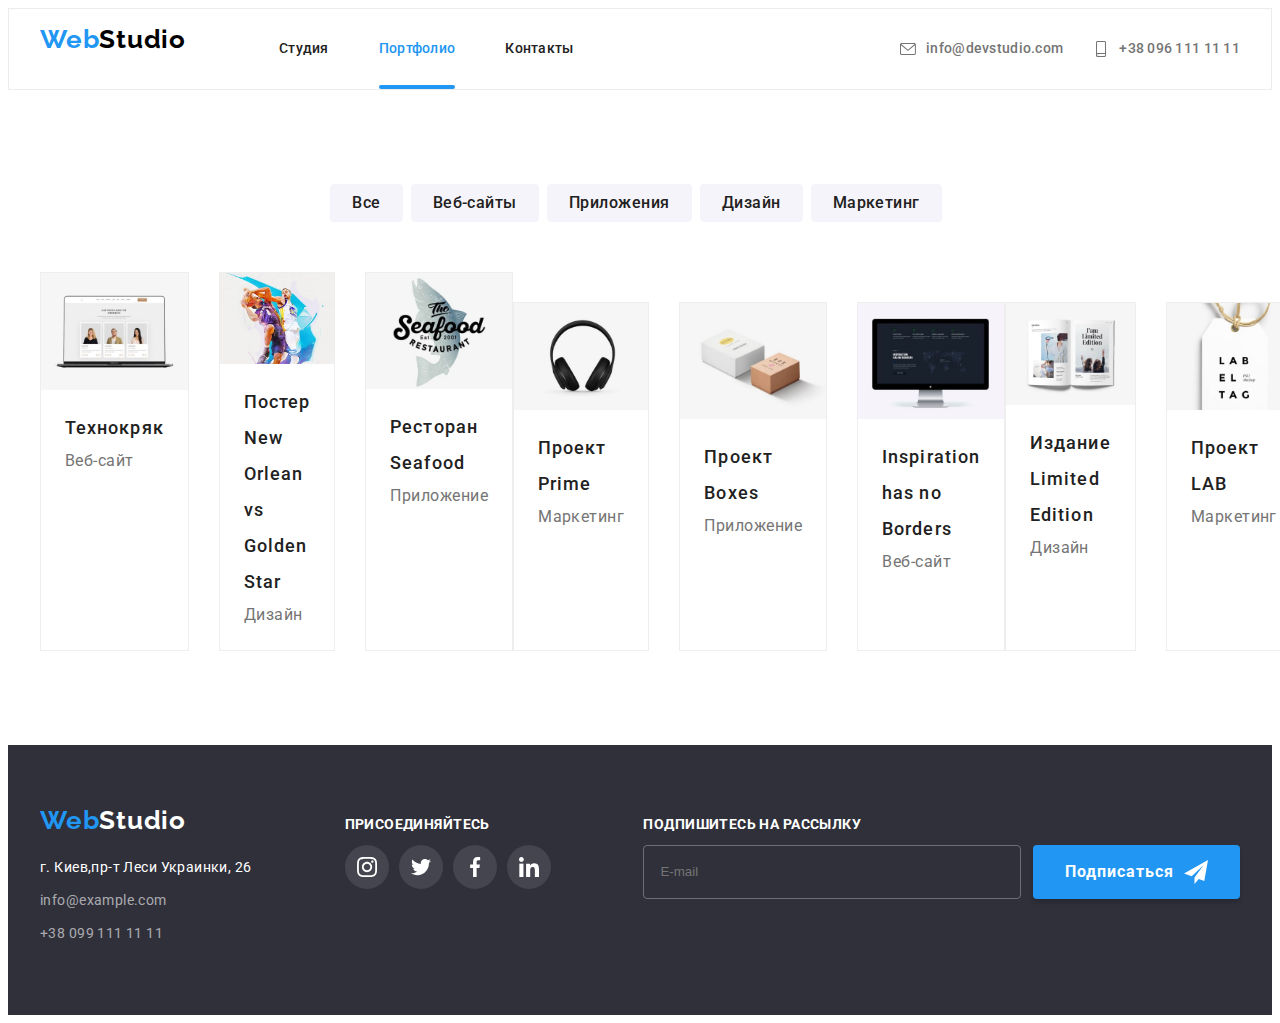
==== commit c7b64eff: "dz-07-pravki-2" ====
--- a/portfolio.html
+++ b/portfolio.html
@@ -19,16 +19,16 @@
 </head>
 
 <body>
-    <header class="header-portfolio">
+    <header class="header--border">
         <div class="container  header__container">
-            <a class="logo logo--black link" href="WebStudio"> <span class="logo__web">Web</span><span
+            <a class="logo logo--primary link" href="WebStudio"> <span class="logo__web">Web</span><span
                     class>Studio</span></a>
             <nav class="header__nav">
-                <ul class="nav list">
-                    <li class="nav__item"><a href="./index.html" class="nav__link link">Студия</a></li>
-                    <li class="nav__item"><a href="./portfolio.html"
-                            class="nav__link nav__link--current link">Портфолио</a></li>
-                    <li class="nav__item"><a href="" class="nav__link link">Контакты</a></li>
+                <ul class="nav-list list">
+                    <li class="nav-list__item"><a href="./index.html" class="nav-list__link link">Студия</a></li>
+                    <li class="nav-list__item"><a href="./portfolio.html"
+                            class="nav-list__link nav-list__link--current link">Портфолио</a></li>
+                    <li class="nav-list__item"><a href="" class="nav-list__link link">Контакты</a></li>
                 </ul>
             </nav>
             <ul class="contacts list">
@@ -60,12 +60,15 @@
                     <li class="portfolio-list__item">
                         <div class="portfolio-list__item-wrap">
                             <img src="./images/img(05)-min.jpg" alt="экран ноутбука" width="370">
-                            <p class="portfolio-list__text-invisible">Технокряк это современная площадка распространения
-                                коронавируса.
-                                Компании используют эту платформу для цифрового
-                                шпионажа и атак на защищённые сервера конкурентов.</p>
-                        </div>
-                        <div class="type-work">
+                            <div class="portfolio-list__description--overlay">
+                                <p class="portfolio-list__description">Технокряк это современная площадка
+                                    распространения
+                                    коронавируса.
+                                    Компании используют эту платформу для цифрового
+                                    шпионажа и атак на защищённые сервера конкурентов.</p>
+                            </div>
+                        </div>
+                        <div class="portfolio-list__type-work">
                             <a class="link" href="">
                                 <h3 class="portfolio-list__title">Технокряк</h3>
                                 <p class="portfolio-list__text">Веб-сайт</p>
@@ -75,12 +78,15 @@
                     <li class="portfolio-list__item">
                         <div class="portfolio-list__item-wrap">
                             <img src="./images/img(06)-min.jpg" alt="постер два баскетболиста" width="370">
-                            <p class="portfolio-list__text-invisible">Технокряк это современная площадка распространения
-                                коронавируса.
-                                Компании используют эту платформу для цифрового
-                                шпионажа и атак на защищённые сервера конкурентов.</p>
-                        </div>
-                        <div class="type-work">
+                            <div class="portfolio-list__description--overlay">
+                                <p class="portfolio-list__description">Технокряк это современная площадка
+                                    распространения
+                                    коронавируса.
+                                    Компании используют эту платформу для цифрового
+                                    шпионажа и атак на защищённые сервера конкурентов.</p>
+                            </div>
+                        </div>
+                        <div class="portfolio-list__type-work">
                             <a class="link" href="">
                                 <h3 class="portfolio-list__title">Постер New Orlean vs Golden Star</h3>
                                 <p class="portfolio-list__text">Дизайн</p>
@@ -90,12 +96,15 @@
                     <li class="portfolio-list__item">
                         <div class="portfolio-list__item-wrap">
                             <img src="./images/img(07)-min.jpg" alt="логотип на рыбе" width="370">
-                            <p class="portfolio-list__text-invisible">Технокряк это современная площадка распространения
-                                коронавируса.
-                                Компании используют эту платформу для цифрового
-                                шпионажа и атак на защищённые сервера конкурентов.</p>
-                        </div>
-                        <div class="type-work">
+                            <div class="portfolio-list__description--overlay">
+                                <p class="portfolio-list__description">Технокряк это современная площадка
+                                    распространения
+                                    коронавируса.
+                                    Компании используют эту платформу для цифрового
+                                    шпионажа и атак на защищённые сервера конкурентов.</p>
+                            </div>
+                        </div>
+                        <div class="portfolio-list__type-work">
                             <a class="link" href="">
                                 <h3 class="portfolio-list__title">Ресторан Seafood</h3>
                                 <p class="portfolio-list__text">Приложение</p>
@@ -105,12 +114,16 @@
                     <li class="portfolio-list__item">
                         <div class="portfolio-list__item-wrap">
                             <img src="./images/img(08)-min.jpg" alt="наушники" width="370">
-                            <p class="portfolio-list__text-invisible">Технокряк это современная площадка распространения
-                                коронавируса.
-                                Компании используют эту платформу для цифрового
-                                шпионажа и атак на защищённые сервера конкурентов.</p>
-                        </div>
-                        <div class="type-work"><a class="link" href="">
+                            <div class="portfolio-list__description--overlay">
+                                <p class="portfolio-list__description">Технокряк это современная площадка
+                                    распространения
+                                    коронавируса.
+                                    Компании используют эту платформу для цифрового
+                                    шпионажа и атак на защищённые сервера конкурентов.</p>
+                            </div>
+                        </div>
+                        <div class="portfolio-list__type-work">
+                            <a class="link" href="">
                                 <h3 class="portfolio-list__title">Проект Prime</h3>
                                 <p class="portfolio-list__text">Маркетинг</p>
                             </a>
@@ -119,12 +132,15 @@
                     <li class="portfolio-list__item">
                         <div class="portfolio-list__item-wrap">
                             <img src="./images/img(09)-min.jpg" alt="две коробки" width="370">
-                            <p class="portfolio-list__text-invisible">Технокряк это современная площадка распространения
-                                коронавируса.
-                                Компании используют эту платформу для цифрового
-                                шпионажа и атак на защищённые сервера конкурентов.</p>
-                        </div>
-                        <div class="type-work"><a class="link" href="">
+                            <div class="portfolio-list__description--overlay">
+                                <p class="portfolio-list__description">Технокряк это современная площадка
+                                    распространения
+                                    коронавируса.
+                                    Компании используют эту платформу для цифрового
+                                    шпионажа и атак на защищённые сервера конкурентов.</p>
+                            </div>
+                        </div>
+                        <div class="portfolio-list__type-work"><a class="link" href="">
                                 <h3 class="portfolio-list__title">Проект Boxes</h3>
                                 <p class="portfolio-list__text">Приложение</p>
                             </a>
@@ -133,12 +149,15 @@
                     <li class="portfolio-list__item">
                         <div class="portfolio-list__item-wrap">
                             <img src="./images/img(010)-min.jpg" alt="монитор" width="370">
-                            <p class="portfolio-list__text-invisible">Технокряк это современная площадка распространения
-                                коронавируса.
-                                Компании используют эту платформу для цифрового
-                                шпионажа и атак на защищённые сервера конкурентов.</p>
-                        </div>
-                        <div class="type-work">
+                            <div class="portfolio-list__description--overlay">
+                                <p class="portfolio-list__description">Технокряк это современная площадка
+                                    распространения
+                                    коронавируса.
+                                    Компании используют эту платформу для цифрового
+                                    шпионажа и атак на защищённые сервера конкурентов.</p>
+                            </div>
+                        </div>
+                        <div class="portfolio-list__type-work">
                             <a class="link" href="">
                                 <h3 class="portfolio-list__title">Inspiration has no Borders</h3>
                                 <p class="portfolio-list__text">Веб-сайт</p>
@@ -148,12 +167,15 @@
                     <li class="portfolio-list__item">
                         <div class="portfolio-list__item-wrap">
                             <img src="./images/img(011)-min.jpg" alt="монитор" width="370">
-                            <p class="portfolio-list__text-invisible">Технокряк это современная площадка распространения
-                                коронавируса.
-                                Компании используют эту платформу для цифрового
-                                шпионажа и атак на защищённые сервера конкурентов.</p>
-                        </div>
-                        <div class="type-work">
+                            <div class="portfolio-list__description--overlay">
+                                <p class="portfolio-list__description">Технокряк это современная площадка
+                                    распространения
+                                    коронавируса.
+                                    Компании используют эту платформу для цифрового
+                                    шпионажа и атак на защищённые сервера конкурентов.</p>
+                            </div>
+                        </div>
+                        <div class="portfolio-list__type-work">
                             <a class="link" href="">
                                 <h3 class="portfolio-list__title">Издание Limited Edition</h3>
                                 <p class="portfolio-list__text">Дизайн</p>
@@ -163,12 +185,15 @@
                     <li class="portfolio-list__item">
                         <div class="portfolio-list__item-wrap">
                             <img src="./images/img(012)-min.jpg" alt="белая этикетка" width="370">
-                            <p class="portfolio-list__text-invisible">Технокряк это современная площадка распространения
-                                коронавируса.
-                                Компании используют эту платформу для цифрового
-                                шпионажа и атак на защищённые сервера конкурентов.</p>
-                        </div>
-                        <div class="type-work">
+                            <div class="portfolio-list__description--overlay">
+                                <p class="portfolio-list__description">Технокряк это современная площадка
+                                    распространения
+                                    коронавируса.
+                                    Компании используют эту платформу для цифрового
+                                    шпионажа и атак на защищённые сервера конкурентов.</p>
+                            </div>
+                        </div>
+                        <div class="portfolio-list__type-work">
                             <a class="link" href="">
                                 <h3 class="portfolio-list__title">Проект LAB</h3>
                                 <p class="portfolio-list__text">Маркетинг</p>
@@ -178,12 +203,15 @@
                     <li class="portfolio-list__item">
                         <div class="portfolio-list__item-wrap">
                             <img src="./images/img(013)-min.jpg" alt="руки на клавиатуре ноутбука" width="370">
-                            <p class="portfolio-list__text-invisible">Технокряк это современная площадка распространения
-                                коронавируса.
-                                Компании используют эту платформу для цифрового
-                                шпионажа и атак на защищённые сервера конкурентов.</p>
-                        </div>
-                        <div class="type-work">
+                            <div class="portfolio-list__description--overlay">
+                                <p class="portfolio-list__description">Технокряк это современная площадка
+                                    распространения
+                                    коронавируса.
+                                    Компании используют эту платформу для цифрового
+                                    шпионажа и атак на защищённые сервера конкурентов.</p>
+                            </div>
+                        </div>
+                        <div class="portfolio-list__type-work">
                             <a class="link" href="">
                                 <h3 class="portfolio-list__title">Growing Business</h3>
                                 <p class="portfolio-list__text">Приложение</p>
@@ -196,8 +224,8 @@
     </main>
     <footer class="footer">
         <div class="container footer__container">
-            <div class="footer__address__container">
-                <a class="logo logo--white link" href="WebStudio"><span class="logo__web">Web</span><span
+            <div class="">
+                <a class="logo logo--secondary link" href="WebStudio"><span class="logo__web">Web</span><span
                         class="">Studio</span></a>
                 <address class="address">
                     <ul class="address__contacts list">
@@ -216,43 +244,43 @@
                     </ul>
             </div>
             </address>
-            <div class="footer__join__container">
+            <div class="">
                 <h3 class="footer__title">ПРИСОЕДИНЯЙТЕСЬ</h3>
                 <ul class="social-list list">
                     <li class="social-list__item">
-                        <a href="" class="social-list__link social-list__link--secondary--color">
+                        <a href="" class="social-list__link social-list__link--secondary-color">
                             <svg class="social-list__icon" width="20" height="20">
                                 <use href="./images/icons.svg#icon-instagram-2"></use>
                             </svg>
                         </a>
                     </li>
                     <li class="social-list__item">
-                        <a href="" class="social-list__link social-list__link--secondary--color">
+                        <a href="" class="social-list__link social-list__link--secondary-color">
                             <svg class="social-list__icon" width="20" height="20">
                                 <use href="./images/icons.svg#icon-twitter-2"></use>
                             </svg></a>
                     </li>
                     <li class="social-list__item">
-                        <a href="" class="social-list__link social-list__link--secondary--color">
+                        <a href="" class="social-list__link social-list__link--secondary-color">
                             <svg class="social-list__icon" width="20" height="20">
                                 <use href="./images/icons.svg#icon-facebook-2"></use>
                             </svg></a>
                     </li>
                     <li class="social-list__item">
-                        <a href="" class="social-list__link social-list__link--secondary--color">
+                        <a href="" class="social-list__link social-list__link--secondary-color">
                             <svg class="social-list__icon" width="20" height="20">
                                 <use href="./images/icons.svg#icon-linkedin-2"></use>
                             </svg></a>
                     </li>
                 </ul>
             </div>
-            <div class="footer__mailing__container">
+            <div class="">
                 <h3 class="footer__title">Подпишитесь на рассылку</h3>
-                <form action="#" class="subscrib__form">
-                    <input type="text" name="mailing-email" class="subscrib__input" id="mailing-email"
+                <form action="#" class="subscribe">
+                    <input type="text" name="mailing-email" class="subscribe__input" id="mailing-email"
                         placeholder="E-mail" />
-                    <button class="primary-btn--flex" type="submit">Подписаться<svg class="primary-btn--icon" width="24"
-                            height="24">
+                    <button class="primary-btn primary-btn--flex" type="submit">Подписаться<svg
+                            class="primary-btn--icon" width="24" height="24">
                             <use href="./images/icons.svg#icon-send"></use>
                         </svg>
                     </button>
--- a/css/main.min.css
+++ b/css/main.min.css
@@ -1,2 +1,2 @@
-.visually-hidden{position:absolute;white-space:nowrap;width:1px;height:1px;overflow:hidden;border:0;padding:0;clip:rect(0 0 0 0);clip-path:inset(50%);margin:-1px}.is-hidden{visibility:hidden;opacity:0;pointer-events:none}.contacts,.contacts__link,.contacts__item,.clients,.clients__link,.footer__container,.join,.subscrib__form,.E-mail{display:flex}.social-list__link--secondary--color,.social-list__link,.modal-close{display:flex;align-items:center;justify-content:center}body{font-family:'Roboto', sans-serif;color:#000;background-color:#fff}p,h1,h2,h3,h4,h5,h6{margin:0}ul{margin:0;padding:0}img{display:block;max-width:100%;height:auto}.section{padding:94px 0}.section-title{font-style:normal;text-align:center;font-weight:700;font-size:36px;line-height:1.17;letter-spacing:.03em;color:#212121;margin-bottom:50px}.container{width:1200px;padding:0 15px;margin:0 auto}.list{list-style:none}.link{text-decoration:none}.primary-btn--flex{cursor:pointer;font-family:inherit;font-weight:700;font-size:16px;line-height:1.87;letter-spacing:.06em;color:#fff;background-color:#2196f3;display:flex;margin:0 auto;transition:background-color 250ms cubic-bezier(0.4, 0, 0.2, 1)}.primary-btn--flex:focus,.primary-btn--flex:hover{background-color:#2196f3}.primary-btn--flex{min-width:200px;min-height:50px;padding:10px 32px;border:none;box-shadow:0px 4px 4px rgba(0,0,0,0.15);border-radius:4px}.secondary-btn{cursor:pointer;font-family:inherit;font-weight:500;font-size:16px;line-height:1.62;letter-spacing:.03em;color:#212121;background-color:#f5f4fa;border-radius:4px;padding:6px 22px;border:none;transition:background-color 250ms cubic-bezier(0.4, 0, 0.2, 1),color 250ms cubic-bezier(0.4, 0, 0.2, 1)}.secondary-btn:hover,.secondary-btn:focus{color:#fff;background-color:#2196f3;box-shadow:0px 3px 1px rgba(0,0,0,0.1),0px 1px 2px rgba(0,0,0,0.08),0px 2px 2px rgba(0,0,0,0.12)}.logo{font-family:Raleway;font-style:normal;font-weight:700;font-size:26px;line-height:1.19;letter-spacing:.03em;margin-bottom:20px}.logo__web{color:#2196f3}.logo--black{color:#000}.logo--white{color:#fff}.header__nav{margin-left:93px}.nav{display:flex;align-items:center}.nav__item:not(:last-child){margin-right:50px}.nav__link{font-weight:500;font-size:14px;line-height:1.14;letter-spacing:0.02em;color:#212121;padding:32px 0;display:block;transition:color 250ms cubic-bezier(0.4, 0, 0.2, 1);position:relative}.nav__link--current::after{content:'';position:absolute;left:0;bottom:0;display:block;width:100%;height:4px;border-radius:10px;background-color:#2196f3}.current{color:#2196f3}.nav__link:hover,.nav__link:focus{color:#2196f3}.header__container{display:flex;align-items:center}.contacts{align-items:center;margin-left:auto}.contacts:not(:last-child){margin-right:50px}.contacts__link{font-style:normal;font-weight:500;font-size:14px;line-height:1.14;letter-spacing:.02em;color:#757575;padding:32px 0;transition:color 250ms cubic-bezier(0.4, 0, 0.2, 1)}.contacts__item{align-items:center;justify-content:center;margin-left:30px}.contacts__link:hover,.contacts__link:focus{color:#2196f3}.contacts__icon{margin-right:10px}.contacts__icon{fill:currentColor}.main-section{text-align:center;font-weight:900;font-size:44px;line-height:1.36;letter-spacing:.06em;text-transform:uppercase;color:#fff;background-color:#2f303a;background-size:cover;background-image:linear-gradient(rgba(47,48,58,0.4), rgba(47,48,58,0.4)),url(../images/hero-bg.jpg);background-repeat:no-repeat;background-position:center;padding:200px 0}.main-section__title{font-size:44px;max-width:696px;margin:0 auto 30px}.special-list__icon-wrapp{display:flex;justify-content:center;background-color:#f5f4fa;padding:25px 100px;margin-bottom:30px;border-radius:4px}.special-list__icon-wrapp+.special-list__icon-wrapp{margin-left:30px}.special{padding-bottom:47px}.special-list{display:flex}.special-list__item{margin-right:30px}.special-list__item:not(:last-child){margin-right:30px}.special-list__title{font-weight:700;font-size:14px;line-height:1.14;letter-spacing:0.03em;text-transform:uppercase;color:#212121;margin-bottom:10px}.special-list__text{font-weight:400;font-size:14px;line-height:1.71;letter-spacing:0.03em;color:#757575}.works__item{position:relative}.works__text-wrapp{background:rgba(47,48,58,0.8);width:100%;position:absolute;padding:27px;text-align:center;left:0;bottom:0}.works__text{font-weight:700;font-size:14px;line-height:1.14;text-align:center;letter-spacing:0.03em;text-transform:uppercase;color:#fff}.section-work{padding-top:47px}.works{display:flex}.works__item:not(:last-child){margin-right:30px}.team{background-color:#f5f4fa}.team-list{display:flex}.team-list__item:not(:last-child){margin-right:30px}.team-list__teammate{padding:30px 32px;background:#fff;box-shadow:0px 1px 3px rgba(0,0,0,0.12),0px 1px 1px rgba(0,0,0,0.14),0px 2px 1px rgba(0,0,0,0.2);border-radius:0px 0px 4px 4px}.team-list__teammate-name{text-align:center;font-style:normal;font-weight:500;font-size:16px;line-height:1.19;letter-spacing:.03em;color:#212121}.team-list__teammate-position{line-height:1.19;text-align:center;letter-spacing:0.03em;margin-top:10px;margin-bottom:16px;font-weight:400;font-size:16px;color:#757575}.social-list__link--secondary--color{border-radius:50%;transition:background-color 250ms cubic-bezier(0.4, 0, 0.2, 1)}.social-list__link--secondary--color{width:44px;height:44px;background-color:rgba(255,255,255,0.1)}.social-list__link--secondary--color:hover,.social-list__link--secondary--color:focus{background-color:#2196f3}.social-list{display:flex}.social-list__item{width:44px;height:44px}.social-list__item:not(:first-child){margin-left:10px}.social-list__link{width:100%;height:100%;border-radius:50%;transition:background-color 250ms cubic-bezier(0.4, 0, 0.2, 1)}.social-list__link:hover,.social-list__link:focus{background-color:#2196f3}.social-list__link:hover .social-list__icon,.social-list__link:focus .social-list__icon{fill:#fff}.social-list__icon{fill:#afb1b8;transition:fill 250ms cubic-bezier(0.4, 0, 0.2, 1)}.clients__item:not(:first-child){margin-left:30px}.clients__link{justify-content:center;align-items:center;width:170px;height:92px;border:1px solid #afb1b8;border-radius:4px;color:#afb1b8;transition:border 250ms cubic-bezier(0.4, 0, 0.2, 1),color 250ms cubic-bezier(0.4, 0, 0.2, 1)}.clients__link:hover,.clients__link:focus{border-color:#2196f3}.clients__link:hover,.clients__link:focus{color:#2196f3}.clients__icon{fill:currentColor}.footer__title{font-size:14px;line-height:1.14;letter-spacing:0.03em;text-transform:uppercase;color:#fff;margin-bottom:12px}.address{margin-top:20px}.address__contacts{display:block}.address__map{font-style:normal;font-weight:400;font-size:14px;line-height:1.71;letter-spacing:.03em;color:#fff;transition:color 250ms cubic-bezier(0.4, 0, 0.2, 1)}.address__map__map:hover,.address__map__map:focus{color:#2196f3}.footer{padding:60px 0;background-color:#2f303a}.address__link{font-style:normal;font-weight:400;font-size:14px;line-height:1.71;letter-spacing:.03em;color:rgba(255,255,255,0.6);transition:color 250ms cubic-bezier(0.4, 0, 0.2, 1)}.address__link__link:hover,.address__link__link:focus{color:#2196f3}.footer__container{justify-content:space-between;align-items:baseline}.address__item{margin-bottom:9px}.contact__item{margin-bottom:9px}.container-join{justify-content:flex-start;margin-left:70px;margin-top:12px}.join{padding:0}.join-wrapp+.join-wrapp{margin-left:10px}.mailing-container{margin-left:auto;margin-top:12px}.subscrib__input{margin-right:12px;border-radius:4px;padding-left:16px;background-color:transparent;transition:border-color 250ms cubic-bezier(0.4, 0, 0.2, 1);width:358px;min-height:50px;border:1px solid rgba(255,255,255,0.3)}.E-mail{font-weight:400;font-size:16px;line-height:1.25;letter-spacing:.03em;align-items:center;color:rgba(255,255,255,0.6)}.primary-btn--flex{align-items:center;display:inline-flex}.primary-btn--icon{background-repeat:no-repeat;background-position:center;background-size:cover;margin-left:10px}.filter{display:flex;justify-content:center;margin-bottom:50px}.filter__item:not(:last-child){margin-right:8px}.filter__item{margin-right:8px}.portfolio-title{font-style:normal;font-weight:500;font-size:18px;line-height:2;letter-spacing:0.06em;color:#212121}.portfolio-list__text{font-size:16px;line-height:1.87;letter-spacing:0.03em;color:#757575}.portfolio-list{display:flex;flex-wrap:wrap}.portfolio-list__item:hover,.portfolio-item:focus{box-shadow:0px 1px 1px rgba(0,0,0,0.12),0px 4px 4px rgba(0,0,0,0.06),1px 4px 6px rgba(0,0,0,0.16)}.portfolio-list__item:hover .portfolio-text-invisible{transform:translateY(0)}.portfolio-list__item{border:1px solid #eee;transition:box-shadow 250ms cubic-bezier(0.4, 0, 0.2, 1)}.portfolio-list__item{flex-basis:calc((100% - 60px) / 3)}.portfolio-list__item:not(:nth-child(3n)){margin-right:30px}.portfolio-list__item:not(:nth-child(-n+3)){margin-top:30px}.type-work{padding:20px 24px}.portfolio-list__item-wrap{position:relative;overflow:hidden}.portfolio-list__text-invisible{font-style:normal;font-weight:400;font-size:18px;line-height:1.56;letter-spacing:0.03em;color:#fff;background-color:rgba(33,150,243,0.9);position:absolute;top:0;left:0;padding:63px 24px;height:101%;transform:translateY(100%);transition:transform(250ms)}.header-portfolio{border:1px solid #ececec}.backdrop{display:flex;justify-content:center;align-items:center;width:100vw;height:100vh;background-color:rgba(0,0,0,0.2);position:fixed;top:0;left:0;transition:opacity 250ms, visibility 250ms}.backdrop.is-hidden .modal{transform:scale(0.7)}.modal{width:528px;min-height:581px;padding:40px;background-color:#fff;border-radius:5px;position:absolute;transform:scale(1);transition:transform 250ms cubic-bezier(0.4, 0, 0.2, 1)}.modal-close{cursor:pointer;position:absolute;top:8px;right:8px;width:30px;height:30px;background-color:transparent;background:#fff;border:1px solid rgba(0,0,0,0.1);border-radius:50%}.close-icon:hover,.close-icon:focus{fill:#2196f3;transition:fill transition-cubic}.modal-main__title{text-align:center;font-weight:700;font-size:20px;line-height:1.15;letter-spacing:.03em;color:#212121;margin-bottom:12px}.form-field{margin-bottom:10px}.modal-form__input-text{font-weight:400;font-size:12px;line-height:1.17;letter-spacing:0.01em;color:#757575;background-color:transparent;margin-bottom:4px;display:block}.form-field-textarea{margin-bottom:20px;display:flex;flex-direction:column}.input-wrap{position:relative}.modal-form__input{width:100%;height:40px;border:1px solid rgba(33,33,33,0.2);border-radius:4px;outline:none;padding-left:42px;background-color:transparent;color:#000;transition:border-color 250ms cubic-bezier(0.4, 0, 0.2, 1)}.modal-form__input:focus+.input-icon{fill:#2196f3}.modal-form__input:focus{border-color:#2196f3}.input-icon{position:absolute;margin-left:12px;top:50%;transform:translateY(-50%);left:0;transition:fill 250ms cubic-bezier(0.4, 0, 0.2, 1)}.modal-text{width:448px;height:120px;border:1px solid rgba(33,33,33,0.2);border-radius:4px;outline:none;padding:12px 16px;resize:none}.modal-text:focus{border-color:#2196f3}.modal-text::placeholder{font-weight:400;font-size:12px;line-height:14px;letter-spacing:0.01em;color:rgba(117,117,117,0.5)}.checkbox-field{cursor:pointer;margin-bottom:30px}.modal-check__text{font-weight:400;font-size:14px;line-height:1.71;letter-spacing:0.03em;color:#757575;display:flex;align-items:center}.modal-check__text span{width:16px;height:15px;border:2px solid #212121;margin-right:8px;border-radius:2px;display:flex;align-items:center;justify-content:center}.icon-check{fill:#fff}.check-link{text-decoration-skip-ink:none;color:#2196f3}.modal-check:checked+.modal-check__text span{background-color:#2196f3;border:none}
+.contacts,.contacts__link,.contacts__item,.clients,.clients__link,.footer__container,.join,.subscribe,.E-mail{display:flex}.social-list__link--secondary-color,.social-list__link,.modal-close{display:flex;align-items:center;justify-content:center}body{font-family:'Roboto', sans-serif;color:#000;background-color:#fff}p,h1,h2,h3,h4,h5,h6{margin:0}ul{margin:0;padding:0}img{display:block;max-width:100%;height:auto}.section{padding:94px 0}.section-title{font-style:normal;text-align:center;font-weight:700;font-size:36px;line-height:1.17;letter-spacing:.03em;color:#212121;margin-bottom:50px}.container{width:1200px;padding:0 15px;margin:0 auto}.list{list-style:none}.link{text-decoration:none}.visually-hidden{position:absolute;white-space:nowrap;width:1px;height:1px;overflow:hidden;border:0;padding:0;clip:rect(0 0 0 0);clip-path:inset(50%);margin:-1px}.is-hidden{visibility:hidden;opacity:0;pointer-events:none}.primary-btn{cursor:pointer;font-family:inherit;font-weight:700;font-size:16px;line-height:1.87;letter-spacing:.06em;color:#fff;background-color:#2196f3;margin:0 auto;transition:background-color 250ms cubic-bezier(0.4, 0, 0.2, 1)}.primary-btn:focus,.primary-btn:hover{background-color:#2196f3}.primary-btn{min-width:200px;min-height:50px;padding:10px 32px;border:none;box-shadow:0px 4px 4px rgba(0,0,0,0.15);border-radius:4px}.primary-btn--flex{display:flex;align-items:center;justify-content:center}.secondary-btn{cursor:pointer;font-family:inherit;font-weight:500;font-size:16px;line-height:1.62;letter-spacing:.03em;color:#212121;background-color:#f5f4fa;border-radius:4px;padding:6px 22px;border:none;transition:background-color 250ms cubic-bezier(0.4, 0, 0.2, 1),color 250ms cubic-bezier(0.4, 0, 0.2, 1)}.secondary-btn:hover,.secondary-btn:focus{color:#fff;background-color:#2196f3;box-shadow:0px 3px 1px rgba(0,0,0,0.1),0px 1px 2px rgba(0,0,0,0.08),0px 2px 2px rgba(0,0,0,0.12)}.logo{font-family:Raleway;font-style:normal;font-weight:700;font-size:26px;line-height:1.19;letter-spacing:.03em;margin-bottom:20px}.logo__web{color:#2196f3}.logo--primary{color:#000}.logo--secondary{color:#fff}.header__nav{margin-left:93px}.nav-list{display:flex;align-items:center}.nav-list__item:not(:last-child){margin-right:50px}.nav-list__link{font-weight:500;font-size:14px;line-height:1.14;letter-spacing:0.02em;color:#212121;padding:32px 0;display:block;transition:color 250ms cubic-bezier(0.4, 0, 0.2, 1);position:relative}.nav-list__link--current::after{content:'';position:absolute;left:0;bottom:0;display:block;width:100%;height:4px;border-radius:10px;background-color:#2196f3}.nav-list__link--current{color:#2196f3}.nav-list__link:hover,.nav-list__link:focus{color:#2196f3}.header__container{display:flex;align-items:center}.contacts{align-items:center;margin-left:auto}.contacts:not(:last-child){margin-right:50px}.contacts__link{font-style:normal;font-weight:500;font-size:14px;line-height:1.14;letter-spacing:.02em;color:#757575;padding:32px 0;transition:color 250ms cubic-bezier(0.4, 0, 0.2, 1)}.contacts__item{align-items:center;justify-content:center;margin-left:30px}.contacts__link:hover,.contacts__link:focus{color:#2196f3}.contacts__icon{margin-right:10px}.contacts__icon{fill:currentColor}.main-section{text-align:center;font-weight:900;font-size:44px;line-height:1.36;letter-spacing:.06em;text-transform:uppercase;color:#fff;background-color:#2f303a;background-size:cover;background-image:linear-gradient(rgba(47,48,58,0.4), rgba(47,48,58,0.4)),url(../images/hero-bg.jpg);background-repeat:no-repeat;background-position:center;padding:200px 0}.main-section__title{font-size:44px;max-width:696px;margin:0 auto 30px}.special-list__icon-wrapp{display:flex;justify-content:center;background-color:#f5f4fa;padding:25px 100px;margin-bottom:30px;border-radius:4px}.special-list__icon-wrapp+.special-list__icon-wrapp{margin-left:30px}.special{padding-bottom:47px}.special-list{display:flex}.special-list__item{margin-right:30px}.special-list__item:not(:last-child){margin-right:30px}.special-list__title{font-weight:700;font-size:14px;line-height:1.14;letter-spacing:0.03em;text-transform:uppercase;color:#212121;margin-bottom:10px}.special-list__text{font-weight:400;font-size:14px;line-height:1.71;letter-spacing:0.03em;color:#757575}.works__item{position:relative}.works__text-wrapp{background:rgba(47,48,58,0.8);width:100%;position:absolute;padding:27px;text-align:center;left:0;bottom:0}.works__text{font-weight:700;font-size:14px;line-height:1.14;text-align:center;letter-spacing:0.03em;text-transform:uppercase;color:#fff}.section-work{padding-top:47px}.works{display:flex}.works__item:not(:last-child){margin-right:30px}.team{background-color:#f5f4fa}.team-list{display:flex}.team-list__item:not(:last-child){margin-right:30px}.team-list__teammate{padding:30px 32px;background:#fff;box-shadow:0px 1px 3px rgba(0,0,0,0.12),0px 1px 1px rgba(0,0,0,0.14),0px 2px 1px rgba(0,0,0,0.2);border-radius:0px 0px 4px 4px}.team-list__teammate-name{text-align:center;font-style:normal;font-weight:500;font-size:16px;line-height:1.19;letter-spacing:.03em;color:#212121}.team-list__teammate-position{line-height:1.19;text-align:center;letter-spacing:0.03em;margin-top:10px;margin-bottom:16px;font-weight:400;font-size:16px;color:#757575}.social-list__link--secondary-color{border-radius:50%;transition:background-color 250ms cubic-bezier(0.4, 0, 0.2, 1)}.social-list__link--secondary-color{width:44px;height:44px;background-color:rgba(255,255,255,0.1)}.social-list__link--secondary-color:hover,.social-list__link--secondary-color:focus{background-color:#2196f3}.social-list{display:flex}.social-list__item{width:44px;height:44px}.social-list__item:not(:first-child){margin-left:10px}.social-list__link{width:100%;height:100%;border-radius:50%;transition:background-color 250ms cubic-bezier(0.4, 0, 0.2, 1)}.social-list__link:hover,.social-list__link:focus{background-color:#2196f3}.social-list__link:hover .social-list__icon,.social-list__link:focus .social-list__icon{fill:#fff}.social-list__icon{fill:#afb1b8;transition:fill 250ms cubic-bezier(0.4, 0, 0.2, 1)}.clients__item:not(:first-child){margin-left:30px}.clients__link{justify-content:center;align-items:center;width:170px;height:92px;border:1px solid #afb1b8;border-radius:4px;color:#afb1b8;transition:border 250ms cubic-bezier(0.4, 0, 0.2, 1),color 250ms cubic-bezier(0.4, 0, 0.2, 1)}.clients__link:hover,.clients__link:focus{border-color:#2196f3}.clients__link:hover,.clients__link:focus{color:#2196f3}.clients__icon{fill:currentColor}.footer__title{font-size:14px;line-height:1.14;letter-spacing:0.03em;text-transform:uppercase;color:#fff;margin-bottom:12px}.address{margin-top:20px}.address__contacts{display:block}.address__map{font-style:normal;font-weight:400;font-size:14px;line-height:1.71;letter-spacing:.03em;color:#fff;transition:color 250ms cubic-bezier(0.4, 0, 0.2, 1)}.address__map__map:hover,.address__map__map:focus{color:#2196f3}.footer{padding:60px 0;background-color:#2f303a}.address__link{font-style:normal;font-weight:400;font-size:14px;line-height:1.71;letter-spacing:.03em;color:rgba(255,255,255,0.6);transition:color 250ms cubic-bezier(0.4, 0, 0.2, 1)}.address__link__link:hover,.address__link__link:focus{color:#2196f3}.footer__container{justify-content:space-between;align-items:baseline}.address__item{margin-bottom:9px}.contact__item{margin-bottom:9px}.container-join{justify-content:flex-start;margin-left:70px;margin-top:12px}.join{padding:0}.join-wrapp+.join-wrapp{margin-left:10px}.subscribe__input{margin-right:12px;border-radius:4px;padding-left:16px;background-color:transparent;transition:border-color 250ms cubic-bezier(0.4, 0, 0.2, 1);width:358px;min-height:50px;border:1px solid rgba(255,255,255,0.3)}.E-mail{font-weight:400;font-size:16px;line-height:1.25;letter-spacing:.03em;align-items:center;color:rgba(255,255,255,0.6)}.primary-btn--flex{align-items:center;display:inline-flex}.primary-btn--icon{background-repeat:no-repeat;background-position:center;background-size:cover;margin-left:10px}.filter{display:flex;justify-content:center;margin-bottom:50px}.filter__item:not(:last-child){margin-right:8px}.filter__item{margin-right:8px}.portfolio-list{display:flex}.portfolio-list__title{font-style:normal;font-weight:500;font-size:18px;line-height:2;letter-spacing:0.06em;color:#212121}.portfolio-list__text{font-size:16px;line-height:1.87;letter-spacing:0.03em;color:#757575}.portfolio-list__description--overlay{flex-wrap:wrap;position:absolute;top:0;left:0;padding:63px 24px;height:101%;transform:translateY(100%);transition:transform(250ms)}.portfolio-list__item:hover,.portfolio-list__item:focus{box-shadow:0px 1px 1px rgba(0,0,0,0.12),0px 4px 4px rgba(0,0,0,0.06),1px 4px 6px rgba(0,0,0,0.16)}.portfolio-list__item:hover .portfolio-list__description--overlay{transform:translateY(0)}.portfolio-list__item{border:1px solid #eee;transition:box-shadow 250ms cubic-bezier(0.4, 0, 0.2, 1)}.portfolio-list__item{flex-basis:calc((100% - 60px) / 3)}.portfolio-list__item:not(:nth-child(3n)){margin-right:30px}.portfolio-list__item:not(:nth-child(-n+3)){margin-top:30px}.portfolio-list__type-work{padding:20px 24px}.portfolio-list__item-wrap{position:relative;overflow:hidden}.portfolio-list__description{font-style:normal;font-weight:400;font-size:18px;line-height:1.56;letter-spacing:0.03em;color:#fff;background-color:rgba(33,150,243,0.9)}.header--border{border:1px solid #ececec}.backdrop{display:flex;justify-content:center;align-items:center;width:100vw;height:100vh;background-color:rgba(0,0,0,0.2);position:fixed;top:0;left:0;transition:opacity 250ms, visibility 250ms}.backdrop.is-hidden .modal{transform:scale(0.7)}.modal{width:528px;min-height:581px;padding:40px;background-color:#fff;border-radius:5px;position:absolute;transform:scale(1);transition:transform 250ms cubic-bezier(0.4, 0, 0.2, 1)}.modal-close{cursor:pointer;position:absolute;top:8px;right:8px;width:30px;height:30px;background-color:transparent;background:#fff;border:1px solid rgba(0,0,0,0.1);border-radius:50%}.close-icon:hover,.close-icon:focus{fill:#2196f3;transition:fill transition-cubic}.modal-main__title{text-align:center;font-weight:700;font-size:20px;line-height:1.15;letter-spacing:.03em;color:#212121;margin-bottom:12px}.form-field{margin-bottom:10px}.modal-form__input-text{font-weight:400;font-size:12px;line-height:1.17;letter-spacing:0.01em;color:#757575;background-color:transparent;margin-bottom:4px;display:block}.form-field-textarea{margin-bottom:20px;display:flex;flex-direction:column}.input-wrap{position:relative}.modal-form__input{width:100%;height:40px;border:1px solid rgba(33,33,33,0.2);border-radius:4px;outline:none;padding-left:42px;background-color:transparent;color:#000;transition:border-color 250ms cubic-bezier(0.4, 0, 0.2, 1)}.modal-form__input:focus+.input-icon{fill:#2196f3}.modal-form__input:focus{border-color:#2196f3}.input-icon{position:absolute;margin-left:12px;top:50%;transform:translateY(-50%);left:0;transition:fill 250ms cubic-bezier(0.4, 0, 0.2, 1)}.modal-text{width:448px;height:120px;border:1px solid rgba(33,33,33,0.2);border-radius:4px;outline:none;padding:12px 16px;resize:none}.modal-text:focus{border-color:#2196f3}.modal-text::placeholder{font-weight:400;font-size:12px;line-height:14px;letter-spacing:0.01em;color:rgba(117,117,117,0.5)}.checkbox-field{cursor:pointer;margin-bottom:30px}.modal-check__text{font-weight:400;font-size:14px;line-height:1.71;letter-spacing:0.03em;color:#757575;display:flex;align-items:center}.modal-check__text span{width:16px;height:15px;border:2px solid #212121;margin-right:8px;border-radius:2px;display:flex;align-items:center;justify-content:center}.icon-check{fill:#fff}.check-link{text-decoration-skip-ink:none;color:#2196f3}.modal-check:checked+.modal-check__text span{background-color:#2196f3;border:none}
 /*# sourceMappingURL=main.min.css.map */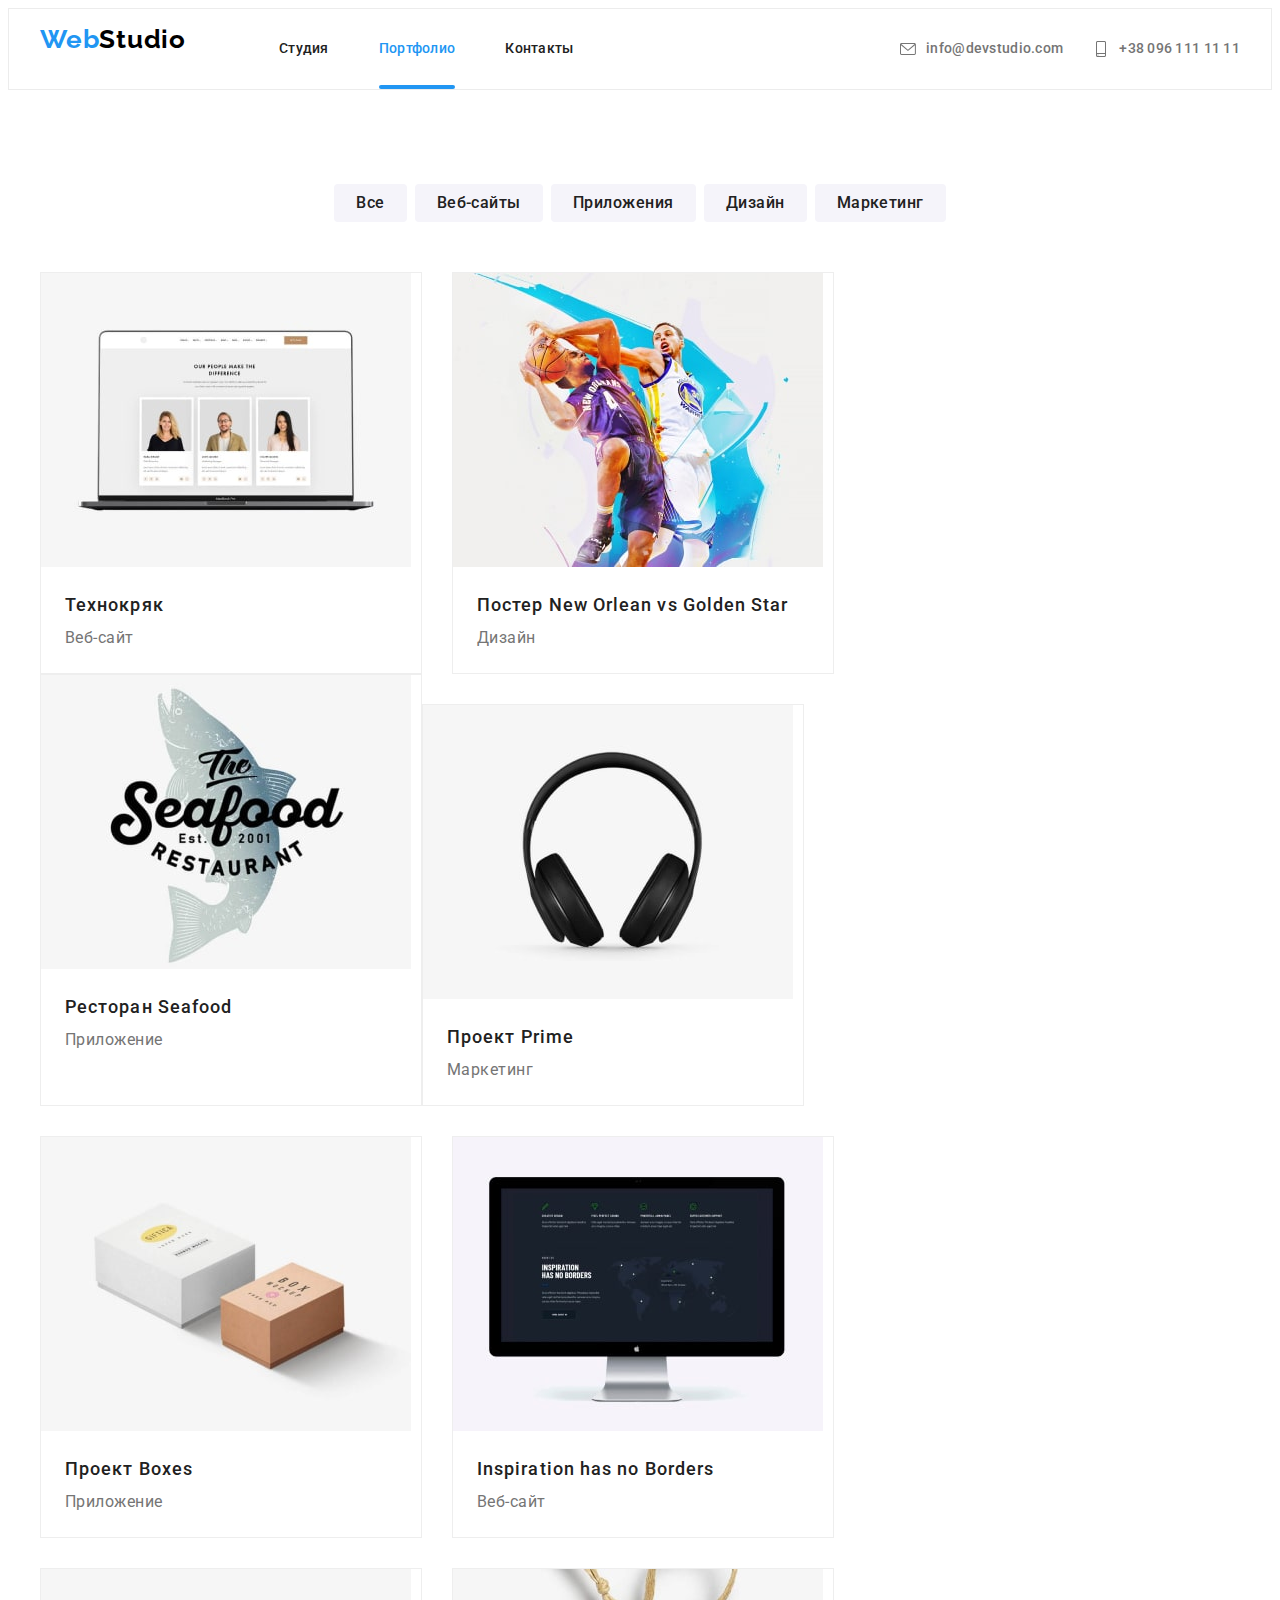
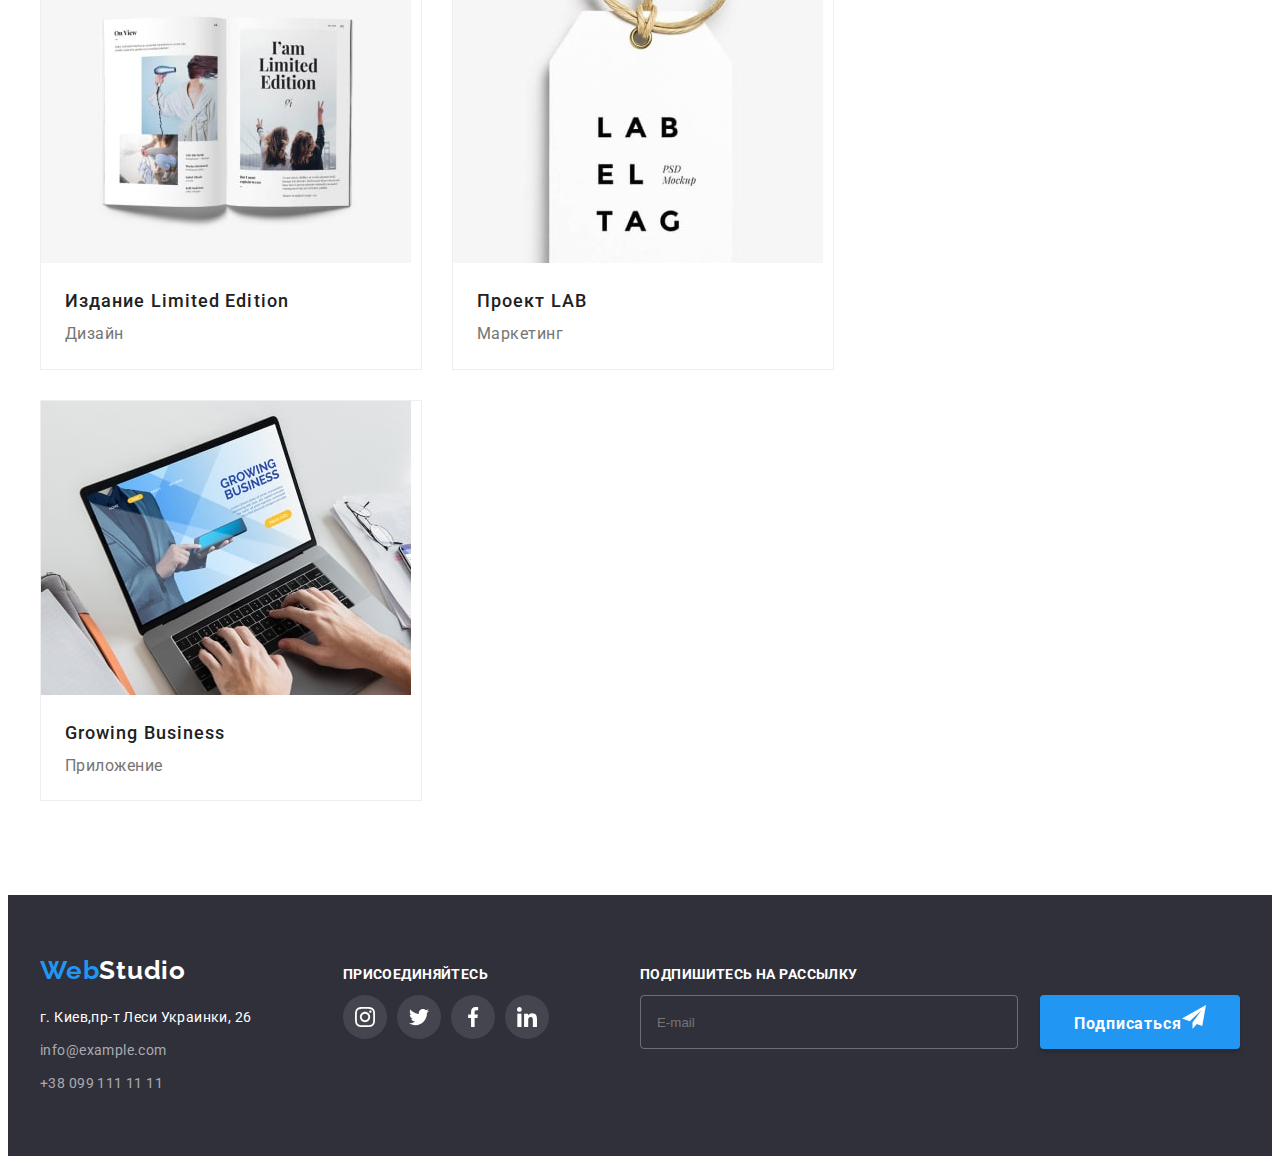
==== commit 7bee3bb8: "dz-07-pravki-3" ====
--- a/portfolio.html
+++ b/portfolio.html
@@ -21,8 +21,7 @@
 <body>
     <header class="header--border">
         <div class="container  header__container">
-            <a class="logo logo--primary link" href="WebStudio"> <span class="logo__web">Web</span><span
-                    class>Studio</span></a>
+            <a class="logo link" href="WebStudio"> <span class="logo__web">Web</span><span>Studio</span></a>
             <nav class="header__nav">
                 <ul class="nav-list list">
                     <li class="nav-list__item"><a href="./index.html" class="nav-list__link link">Студия</a></li>
@@ -229,16 +228,16 @@
                         class="">Studio</span></a>
                 <address class="address">
                     <ul class="address__contacts list">
-                        <li class="address__item box">
+                        <li class="address__item">
                             <a class="address__map link" href="https://goo.gl/maps/kV6BVvsJmheGVxGN6" target="_blank"
                                 rel="noopener noreferrer">г.
                                 Киев,пр-т Леси Украинки, 26
                             </a>
                         </li>
-                        <li class="contact__item box">
+                        <li class="address__item">
                             <a class="address__link link" href="mailto:info@example.com">info@example.com</a>
                         </li>
-                        <li class="contact__item box">
+                        <li class="address__item">
                             <a class="address__link link" href="tel:+380991111111">+38 099 111 11 11</a>
                         </li>
                     </ul>
@@ -279,8 +278,8 @@
                 <form action="#" class="subscribe">
                     <input type="text" name="mailing-email" class="subscribe__input" id="mailing-email"
                         placeholder="E-mail" />
-                    <button class="primary-btn primary-btn--flex" type="submit">Подписаться<svg
-                            class="primary-btn--icon" width="24" height="24">
+                    <button class="primary-btn primary-btn--flex primary-btn--icon" type="submit">Подписаться<svg
+                            class="" width="24" height="24">
                             <use href="./images/icons.svg#icon-send"></use>
                         </svg>
                     </button>
--- a/css/main.min.css
+++ b/css/main.min.css
@@ -1,2 +1,2 @@
-.contacts,.contacts__link,.contacts__item,.clients,.clients__link,.footer__container,.join,.subscribe,.E-mail{display:flex}.social-list__link--secondary-color,.social-list__link,.modal-close{display:flex;align-items:center;justify-content:center}body{font-family:'Roboto', sans-serif;color:#000;background-color:#fff}p,h1,h2,h3,h4,h5,h6{margin:0}ul{margin:0;padding:0}img{display:block;max-width:100%;height:auto}.section{padding:94px 0}.section-title{font-style:normal;text-align:center;font-weight:700;font-size:36px;line-height:1.17;letter-spacing:.03em;color:#212121;margin-bottom:50px}.container{width:1200px;padding:0 15px;margin:0 auto}.list{list-style:none}.link{text-decoration:none}.visually-hidden{position:absolute;white-space:nowrap;width:1px;height:1px;overflow:hidden;border:0;padding:0;clip:rect(0 0 0 0);clip-path:inset(50%);margin:-1px}.is-hidden{visibility:hidden;opacity:0;pointer-events:none}.primary-btn{cursor:pointer;font-family:inherit;font-weight:700;font-size:16px;line-height:1.87;letter-spacing:.06em;color:#fff;background-color:#2196f3;margin:0 auto;transition:background-color 250ms cubic-bezier(0.4, 0, 0.2, 1)}.primary-btn:focus,.primary-btn:hover{background-color:#2196f3}.primary-btn{min-width:200px;min-height:50px;padding:10px 32px;border:none;box-shadow:0px 4px 4px rgba(0,0,0,0.15);border-radius:4px}.primary-btn--flex{display:flex;align-items:center;justify-content:center}.secondary-btn{cursor:pointer;font-family:inherit;font-weight:500;font-size:16px;line-height:1.62;letter-spacing:.03em;color:#212121;background-color:#f5f4fa;border-radius:4px;padding:6px 22px;border:none;transition:background-color 250ms cubic-bezier(0.4, 0, 0.2, 1),color 250ms cubic-bezier(0.4, 0, 0.2, 1)}.secondary-btn:hover,.secondary-btn:focus{color:#fff;background-color:#2196f3;box-shadow:0px 3px 1px rgba(0,0,0,0.1),0px 1px 2px rgba(0,0,0,0.08),0px 2px 2px rgba(0,0,0,0.12)}.logo{font-family:Raleway;font-style:normal;font-weight:700;font-size:26px;line-height:1.19;letter-spacing:.03em;margin-bottom:20px}.logo__web{color:#2196f3}.logo--primary{color:#000}.logo--secondary{color:#fff}.header__nav{margin-left:93px}.nav-list{display:flex;align-items:center}.nav-list__item:not(:last-child){margin-right:50px}.nav-list__link{font-weight:500;font-size:14px;line-height:1.14;letter-spacing:0.02em;color:#212121;padding:32px 0;display:block;transition:color 250ms cubic-bezier(0.4, 0, 0.2, 1);position:relative}.nav-list__link--current::after{content:'';position:absolute;left:0;bottom:0;display:block;width:100%;height:4px;border-radius:10px;background-color:#2196f3}.nav-list__link--current{color:#2196f3}.nav-list__link:hover,.nav-list__link:focus{color:#2196f3}.header__container{display:flex;align-items:center}.contacts{align-items:center;margin-left:auto}.contacts:not(:last-child){margin-right:50px}.contacts__link{font-style:normal;font-weight:500;font-size:14px;line-height:1.14;letter-spacing:.02em;color:#757575;padding:32px 0;transition:color 250ms cubic-bezier(0.4, 0, 0.2, 1)}.contacts__item{align-items:center;justify-content:center;margin-left:30px}.contacts__link:hover,.contacts__link:focus{color:#2196f3}.contacts__icon{margin-right:10px}.contacts__icon{fill:currentColor}.main-section{text-align:center;font-weight:900;font-size:44px;line-height:1.36;letter-spacing:.06em;text-transform:uppercase;color:#fff;background-color:#2f303a;background-size:cover;background-image:linear-gradient(rgba(47,48,58,0.4), rgba(47,48,58,0.4)),url(../images/hero-bg.jpg);background-repeat:no-repeat;background-position:center;padding:200px 0}.main-section__title{font-size:44px;max-width:696px;margin:0 auto 30px}.special-list__icon-wrapp{display:flex;justify-content:center;background-color:#f5f4fa;padding:25px 100px;margin-bottom:30px;border-radius:4px}.special-list__icon-wrapp+.special-list__icon-wrapp{margin-left:30px}.special{padding-bottom:47px}.special-list{display:flex}.special-list__item{margin-right:30px}.special-list__item:not(:last-child){margin-right:30px}.special-list__title{font-weight:700;font-size:14px;line-height:1.14;letter-spacing:0.03em;text-transform:uppercase;color:#212121;margin-bottom:10px}.special-list__text{font-weight:400;font-size:14px;line-height:1.71;letter-spacing:0.03em;color:#757575}.works__item{position:relative}.works__text-wrapp{background:rgba(47,48,58,0.8);width:100%;position:absolute;padding:27px;text-align:center;left:0;bottom:0}.works__text{font-weight:700;font-size:14px;line-height:1.14;text-align:center;letter-spacing:0.03em;text-transform:uppercase;color:#fff}.section-work{padding-top:47px}.works{display:flex}.works__item:not(:last-child){margin-right:30px}.team{background-color:#f5f4fa}.team-list{display:flex}.team-list__item:not(:last-child){margin-right:30px}.team-list__teammate{padding:30px 32px;background:#fff;box-shadow:0px 1px 3px rgba(0,0,0,0.12),0px 1px 1px rgba(0,0,0,0.14),0px 2px 1px rgba(0,0,0,0.2);border-radius:0px 0px 4px 4px}.team-list__teammate-name{text-align:center;font-style:normal;font-weight:500;font-size:16px;line-height:1.19;letter-spacing:.03em;color:#212121}.team-list__teammate-position{line-height:1.19;text-align:center;letter-spacing:0.03em;margin-top:10px;margin-bottom:16px;font-weight:400;font-size:16px;color:#757575}.social-list__link--secondary-color{border-radius:50%;transition:background-color 250ms cubic-bezier(0.4, 0, 0.2, 1)}.social-list__link--secondary-color{width:44px;height:44px;background-color:rgba(255,255,255,0.1)}.social-list__link--secondary-color:hover,.social-list__link--secondary-color:focus{background-color:#2196f3}.social-list{display:flex}.social-list__item{width:44px;height:44px}.social-list__item:not(:first-child){margin-left:10px}.social-list__link{width:100%;height:100%;border-radius:50%;transition:background-color 250ms cubic-bezier(0.4, 0, 0.2, 1)}.social-list__link:hover,.social-list__link:focus{background-color:#2196f3}.social-list__link:hover .social-list__icon,.social-list__link:focus .social-list__icon{fill:#fff}.social-list__icon{fill:#afb1b8;transition:fill 250ms cubic-bezier(0.4, 0, 0.2, 1)}.clients__item:not(:first-child){margin-left:30px}.clients__link{justify-content:center;align-items:center;width:170px;height:92px;border:1px solid #afb1b8;border-radius:4px;color:#afb1b8;transition:border 250ms cubic-bezier(0.4, 0, 0.2, 1),color 250ms cubic-bezier(0.4, 0, 0.2, 1)}.clients__link:hover,.clients__link:focus{border-color:#2196f3}.clients__link:hover,.clients__link:focus{color:#2196f3}.clients__icon{fill:currentColor}.footer__title{font-size:14px;line-height:1.14;letter-spacing:0.03em;text-transform:uppercase;color:#fff;margin-bottom:12px}.address{margin-top:20px}.address__contacts{display:block}.address__map{font-style:normal;font-weight:400;font-size:14px;line-height:1.71;letter-spacing:.03em;color:#fff;transition:color 250ms cubic-bezier(0.4, 0, 0.2, 1)}.address__map__map:hover,.address__map__map:focus{color:#2196f3}.footer{padding:60px 0;background-color:#2f303a}.address__link{font-style:normal;font-weight:400;font-size:14px;line-height:1.71;letter-spacing:.03em;color:rgba(255,255,255,0.6);transition:color 250ms cubic-bezier(0.4, 0, 0.2, 1)}.address__link__link:hover,.address__link__link:focus{color:#2196f3}.footer__container{justify-content:space-between;align-items:baseline}.address__item{margin-bottom:9px}.contact__item{margin-bottom:9px}.container-join{justify-content:flex-start;margin-left:70px;margin-top:12px}.join{padding:0}.join-wrapp+.join-wrapp{margin-left:10px}.subscribe__input{margin-right:12px;border-radius:4px;padding-left:16px;background-color:transparent;transition:border-color 250ms cubic-bezier(0.4, 0, 0.2, 1);width:358px;min-height:50px;border:1px solid rgba(255,255,255,0.3)}.E-mail{font-weight:400;font-size:16px;line-height:1.25;letter-spacing:.03em;align-items:center;color:rgba(255,255,255,0.6)}.primary-btn--flex{align-items:center;display:inline-flex}.primary-btn--icon{background-repeat:no-repeat;background-position:center;background-size:cover;margin-left:10px}.filter{display:flex;justify-content:center;margin-bottom:50px}.filter__item:not(:last-child){margin-right:8px}.filter__item{margin-right:8px}.portfolio-list{display:flex}.portfolio-list__title{font-style:normal;font-weight:500;font-size:18px;line-height:2;letter-spacing:0.06em;color:#212121}.portfolio-list__text{font-size:16px;line-height:1.87;letter-spacing:0.03em;color:#757575}.portfolio-list__description--overlay{flex-wrap:wrap;position:absolute;top:0;left:0;padding:63px 24px;height:101%;transform:translateY(100%);transition:transform(250ms)}.portfolio-list__item:hover,.portfolio-list__item:focus{box-shadow:0px 1px 1px rgba(0,0,0,0.12),0px 4px 4px rgba(0,0,0,0.06),1px 4px 6px rgba(0,0,0,0.16)}.portfolio-list__item:hover .portfolio-list__description--overlay{transform:translateY(0)}.portfolio-list__item{border:1px solid #eee;transition:box-shadow 250ms cubic-bezier(0.4, 0, 0.2, 1)}.portfolio-list__item{flex-basis:calc((100% - 60px) / 3)}.portfolio-list__item:not(:nth-child(3n)){margin-right:30px}.portfolio-list__item:not(:nth-child(-n+3)){margin-top:30px}.portfolio-list__type-work{padding:20px 24px}.portfolio-list__item-wrap{position:relative;overflow:hidden}.portfolio-list__description{font-style:normal;font-weight:400;font-size:18px;line-height:1.56;letter-spacing:0.03em;color:#fff;background-color:rgba(33,150,243,0.9)}.header--border{border:1px solid #ececec}.backdrop{display:flex;justify-content:center;align-items:center;width:100vw;height:100vh;background-color:rgba(0,0,0,0.2);position:fixed;top:0;left:0;transition:opacity 250ms, visibility 250ms}.backdrop.is-hidden .modal{transform:scale(0.7)}.modal{width:528px;min-height:581px;padding:40px;background-color:#fff;border-radius:5px;position:absolute;transform:scale(1);transition:transform 250ms cubic-bezier(0.4, 0, 0.2, 1)}.modal-close{cursor:pointer;position:absolute;top:8px;right:8px;width:30px;height:30px;background-color:transparent;background:#fff;border:1px solid rgba(0,0,0,0.1);border-radius:50%}.close-icon:hover,.close-icon:focus{fill:#2196f3;transition:fill transition-cubic}.modal-main__title{text-align:center;font-weight:700;font-size:20px;line-height:1.15;letter-spacing:.03em;color:#212121;margin-bottom:12px}.form-field{margin-bottom:10px}.modal-form__input-text{font-weight:400;font-size:12px;line-height:1.17;letter-spacing:0.01em;color:#757575;background-color:transparent;margin-bottom:4px;display:block}.form-field-textarea{margin-bottom:20px;display:flex;flex-direction:column}.input-wrap{position:relative}.modal-form__input{width:100%;height:40px;border:1px solid rgba(33,33,33,0.2);border-radius:4px;outline:none;padding-left:42px;background-color:transparent;color:#000;transition:border-color 250ms cubic-bezier(0.4, 0, 0.2, 1)}.modal-form__input:focus+.input-icon{fill:#2196f3}.modal-form__input:focus{border-color:#2196f3}.input-icon{position:absolute;margin-left:12px;top:50%;transform:translateY(-50%);left:0;transition:fill 250ms cubic-bezier(0.4, 0, 0.2, 1)}.modal-text{width:448px;height:120px;border:1px solid rgba(33,33,33,0.2);border-radius:4px;outline:none;padding:12px 16px;resize:none}.modal-text:focus{border-color:#2196f3}.modal-text::placeholder{font-weight:400;font-size:12px;line-height:14px;letter-spacing:0.01em;color:rgba(117,117,117,0.5)}.checkbox-field{cursor:pointer;margin-bottom:30px}.modal-check__text{font-weight:400;font-size:14px;line-height:1.71;letter-spacing:0.03em;color:#757575;display:flex;align-items:center}.modal-check__text span{width:16px;height:15px;border:2px solid #212121;margin-right:8px;border-radius:2px;display:flex;align-items:center;justify-content:center}.icon-check{fill:#fff}.check-link{text-decoration-skip-ink:none;color:#2196f3}.modal-check:checked+.modal-check__text span{background-color:#2196f3;border:none}
+.contacts,.contacts__link,.contacts__item,.clients,.clients__link,.footer__container,.subscribe,.E-mail{display:flex}.close-btn,.social-list__link--secondary-color,.social-list__link{display:flex;align-items:center;justify-content:center}body{font-family:'Roboto', sans-serif;color:#000;background-color:#fff}p,h1,h2,h3,h4,h5,h6{margin:0}ul{margin:0;padding:0}img{display:block;max-width:100%;height:auto}.section{padding:94px 0}.section-title{font-style:normal;text-align:center;font-weight:700;font-size:36px;line-height:1.17;letter-spacing:.03em;color:#212121;margin-bottom:50px}.container{width:1200px;padding:0 15px;margin:0 auto}.list{list-style:none}.link{text-decoration:none}.visually-hidden{position:absolute;white-space:nowrap;width:1px;height:1px;overflow:hidden;border:0;padding:0;clip:rect(0 0 0 0);clip-path:inset(50%);margin:-1px}.is-hidden{visibility:hidden;opacity:0;pointer-events:none}.header__container{display:flex;align-items:center}.header__nav{margin-left:93px}.header--border{border:1px solid #ececec}.primary-btn--flex{display:flex;align-items:center;justify-content:center}.primary-btn{cursor:pointer;font-family:inherit;font-weight:700;font-size:16px;line-height:1.87;letter-spacing:.06em;color:#fff;background-color:#2196f3;margin:0 auto;transition:background-color 250ms cubic-bezier(0.4, 0, 0.2, 1);display:block;min-width:200px;min-height:50px;padding:10px 32px;border:none;box-shadow:0px 4px 4px rgba(0,0,0,0.15);border-radius:4px}.primary-btn:focus,.primary-btn:hover{background-color:#2196f3}.primary-btn--icon{background-repeat:no-repeat;background-position:center;background-size:cover;margin-left:10px}.secondary-btn{cursor:pointer;font-family:inherit;font-weight:500;font-size:16px;line-height:1.62;letter-spacing:.03em;color:#212121;background-color:#f5f4fa;border-radius:4px;padding:6px 22px;border:none;transition:background-color 250ms cubic-bezier(0.4, 0, 0.2, 1),color 250ms cubic-bezier(0.4, 0, 0.2, 1)}.secondary-btn:hover,.secondary-btn:focus{color:#fff;background-color:#2196f3;box-shadow:0px 3px 1px rgba(0,0,0,0.1),0px 1px 2px rgba(0,0,0,0.08),0px 2px 2px rgba(0,0,0,0.12)}.close-btn{cursor:pointer;position:absolute;top:8px;right:8px;width:30px;height:30px;background-color:transparent;background:#fff;border:1px solid rgba(0,0,0,0.1);border-radius:50%}.close-btn__icon:hover,.close-btn__icon:focus{fill:#2196f3;transition:fill transition-cubic}.logo{font-family:Raleway;font-style:normal;font-weight:700;font-size:26px;line-height:1.19;letter-spacing:.03em;margin-bottom:20px;color:#000}.logo__web{color:#2196f3}.logo--secondary{color:#fff}.nav-list{display:flex;align-items:center}.nav-list__item:not(:last-child){margin-right:50px}.nav-list__link{font-weight:500;font-size:14px;line-height:1.14;letter-spacing:0.02em;color:#212121;padding:32px 0;display:block;transition:color 250ms cubic-bezier(0.4, 0, 0.2, 1);position:relative}.nav-list__link--current::after{content:'';position:absolute;left:0;bottom:0;display:block;width:100%;height:4px;border-radius:10px;background-color:#2196f3}.nav-list__link--current{color:#2196f3}.nav-list__link:hover,.nav-list__link:focus{color:#2196f3}.contacts{margin-left:auto}.contacts:not(:last-child){margin-right:50px}.contacts__link{font-style:normal;font-weight:500;font-size:14px;line-height:1.14;letter-spacing:.02em;color:#757575;padding:32px 0;transition:color 250ms cubic-bezier(0.4, 0, 0.2, 1)}.contacts__item{align-items:center;justify-content:center;margin-left:30px}.contacts__link:hover,.contacts__link:focus{color:#2196f3}.contacts__icon{margin-right:10px}.contacts__icon{fill:currentColor}.main-section{text-align:center;font-weight:900;font-size:44px;line-height:1.36;letter-spacing:.06em;text-transform:uppercase;color:#fff;background-color:#2f303a;background-size:cover;background-image:linear-gradient(rgba(47,48,58,0.4), rgba(47,48,58,0.4)),url(../images/hero-bg.jpg);background-repeat:no-repeat;background-position:center;padding:200px 0}.main-section__title{font-size:44px;max-width:696px;margin:0 auto 30px}.special{padding-bottom:47px}.special-list{display:flex}.special-list__icon-wrapp{display:flex;justify-content:center;background-color:#f5f4fa;padding:25px 100px;margin-bottom:30px;border-radius:4px}.special-list__icon-wrapp+.special-list__icon-wrapp{margin-left:30px}.special-list__item{margin-right:30px}.special-list__item:not(:last-child){margin-right:30px}.special-list__title{font-weight:700;font-size:14px;line-height:1.14;letter-spacing:0.03em;text-transform:uppercase;color:#212121;margin-bottom:10px}.special-list__text{font-weight:400;font-size:14px;line-height:1.71;letter-spacing:0.03em;color:#757575}.section-work{padding-top:47px}.works{display:flex}.works__item{position:relative}.works__text-wrapp{background:rgba(47,48,58,0.8);width:100%;position:absolute;padding:27px;text-align:center;left:0;bottom:0}.works__text{font-weight:700;font-size:14px;line-height:1.14;text-align:center;letter-spacing:0.03em;text-transform:uppercase;color:#fff}.works__item:not(:last-child){margin-right:30px}.team{background-color:#f5f4fa}.team-list{display:flex}.team-list__item:not(:last-child){margin-right:30px}.team-list__teammate{padding:30px 32px;background:#fff;box-shadow:0px 1px 3px rgba(0,0,0,0.12),0px 1px 1px rgba(0,0,0,0.14),0px 2px 1px rgba(0,0,0,0.2);border-radius:0px 0px 4px 4px}.team-list__teammate-name{text-align:center;font-style:normal;font-weight:500;font-size:16px;line-height:1.19;letter-spacing:.03em;color:#212121}.team-list__teammate-position{line-height:1.19;text-align:center;letter-spacing:0.03em;margin-top:10px;margin-bottom:16px;font-weight:400;font-size:16px;color:#757575}.social-list{display:flex}.social-list__link--secondary-color{border-radius:50%;transition:background-color 250ms cubic-bezier(0.4, 0, 0.2, 1)}.social-list__link--secondary-color{background-color:rgba(255,255,255,0.1)}.social-list__link{width:44px;height:44px;border-radius:50%;transition:background-color 250ms cubic-bezier(0.4, 0, 0.2, 1)}.social-list__link:hover,.social-list__link:focus{background-color:#2196f3}.social-list__link:hover .social-list__icon,.social-list__link:focus .social-list__icon{fill:#fff}.social-list__item:not(:first-child){margin-left:10px}.social-list__icon{fill:#afb1b8;transition:fill 250ms cubic-bezier(0.4, 0, 0.2, 1)}.clients__item:not(:first-child){margin-left:30px}.clients__link{justify-content:center;align-items:center;width:170px;height:92px;border:1px solid #afb1b8;border-radius:4px;color:#afb1b8;transition:border 250ms cubic-bezier(0.4, 0, 0.2, 1),color 250ms cubic-bezier(0.4, 0, 0.2, 1)}.clients__link:hover,.clients__link:focus{border-color:#2196f3}.clients__link:hover,.clients__link:focus{color:#2196f3}.clients__icon{fill:currentColor}.footer{padding:60px 0;background-color:#2f303a}.footer__title{font-size:14px;line-height:1.14;letter-spacing:0.03em;text-transform:uppercase;color:#fff;margin-bottom:12px}.footer__container{justify-content:space-between;align-items:baseline}.address{margin-top:20px}.address__contacts{display:block}.address__map{font-style:normal;font-weight:400;font-size:14px;line-height:1.71;letter-spacing:.03em;color:#fff;transition:color 250ms cubic-bezier(0.4, 0, 0.2, 1)}.address__map__map:hover,.address__map__map:focus{color:#2196f3}.address__link{font-style:normal;font-weight:400;font-size:14px;line-height:1.71;letter-spacing:.03em;color:rgba(255,255,255,0.6);transition:color 250ms cubic-bezier(0.4, 0, 0.2, 1)}.address__link__link:hover,.address__link__link:focus{color:#2196f3}.address__item:not(:last-child){margin-bottom:9px}.subscribe__input{margin-right:12px;border-radius:4px;padding-left:16px;background-color:transparent;transition:border-color 250ms cubic-bezier(0.4, 0, 0.2, 1);width:358px;min-height:50px;border:1px solid rgba(255,255,255,0.3)}.E-mail{font-weight:400;font-size:16px;line-height:1.25;letter-spacing:.03em;align-items:center;color:rgba(255,255,255,0.6)}.filter{display:flex;justify-content:center;margin-bottom:50px}.filter__item:not(:last-child){margin-right:8px}.portfolio-list{display:flex;flex-wrap:wrap}.portfolio-list__title{font-style:normal;font-weight:500;font-size:18px;line-height:2;letter-spacing:0.06em;color:#212121}.portfolio-list__text{font-size:16px;line-height:1.87;letter-spacing:0.03em;color:#757575}.portfolio-list__description--overlay{position:absolute;top:0;left:0;padding:63px 24px;height:101%;background-color:rgba(33,150,243,0.9);transform:translateY(100%);transition:transform 250ms}.portfolio-list__item:hover,.portfolio-list__item:focus{box-shadow:0px 1px 1px rgba(0,0,0,0.12),0px 4px 4px rgba(0,0,0,0.06),1px 4px 6px rgba(0,0,0,0.16)}.portfolio-list__item:hover .portfolio-list__description--overlay{transform:translateY(0)}.portfolio-list__item{border:1px solid #eee;transition:box-shadow 250ms cubic-bezier(0.4, 0, 0.2, 1)}.portfolio-list__item{flex-basis:calc((100% - 60px) / 3)}.portfolio-list__item:not(:nth-child(3n)){margin-right:30px}.portfolio-list__item:not(:nth-child(-n+3)){margin-top:30px}.portfolio-list__type-work{padding:20px 24px}.portfolio-list__item-wrap{position:relative;overflow:hidden}.portfolio-list__description{font-style:normal;font-weight:400;font-size:18px;line-height:1.56;letter-spacing:0.03em;color:#fff}.backdrop{display:flex;justify-content:center;align-items:center;width:100vw;height:100vh;background-color:rgba(0,0,0,0.2);position:fixed;top:0;left:0;transition:opacity 250ms, visibility 250ms}.backdrop.is-hidden .modal{transform:scale(0.7)}.modal{width:528px;min-height:581px;padding:40px;background-color:#fff;border-radius:5px;position:absolute;transform:scale(1);transition:transform 250ms cubic-bezier(0.4, 0, 0.2, 1)}.modal__title{text-align:center;font-weight:700;font-size:20px;line-height:1.15;letter-spacing:.03em;color:#212121;margin-bottom:12px}.form-field{margin-bottom:10px}.label{font-weight:400;font-size:12px;line-height:1.17;letter-spacing:0.01em;color:#757575;background-color:transparent;margin-bottom:4px;display:block}.form-field-textarea{margin-bottom:20px;display:flex;flex-direction:column}.input-groop-absolut{position:relative}.form-field__input{width:100%;height:40px;border:1px solid rgba(33,33,33,0.2);border-radius:4px;outline:none;padding-left:42px;background-color:transparent;color:#000;transition:border-color 250ms cubic-bezier(0.4, 0, 0.2, 1)}.form-field__input:focus+.input-icon{fill:#2196f3}.form-field__input:focus{border-color:#2196f3}.form-field__icon{position:absolute;margin-left:12px;top:50%;transform:translateY(-50%);left:0;transition:fill 250ms cubic-bezier(0.4, 0, 0.2, 1)}.form-field-textarea__input{width:448px;height:120px;border:1px solid rgba(33,33,33,0.2);border-radius:4px;outline:none;padding:12px 16px;resize:none}.form-field-textarea__input:focus{border-color:#2196f3}.form-field-textarea__input::placeholder{font-weight:400;font-size:12px;line-height:14px;letter-spacing:0.01em;color:rgba(117,117,117,0.5)}.checkbox-field{cursor:pointer;margin-bottom:30px}.checkbox-field__label{font-weight:400;font-size:14px;line-height:1.71;letter-spacing:0.03em;color:#757575;display:flex;align-items:center}.checkbox-field__label span{width:16px;height:15px;border:2px solid #212121;margin-right:8px;border-radius:2px;display:flex;align-items:center;justify-content:center}.checkbox-field__icon{fill:#fff}.checkbox-field__link{text-decoration-skip-ink:none;color:#2196f3}.checkbox-field__input:checked+.checkbox-field__label span{background-color:#2196f3;border:none}
 /*# sourceMappingURL=main.min.css.map */